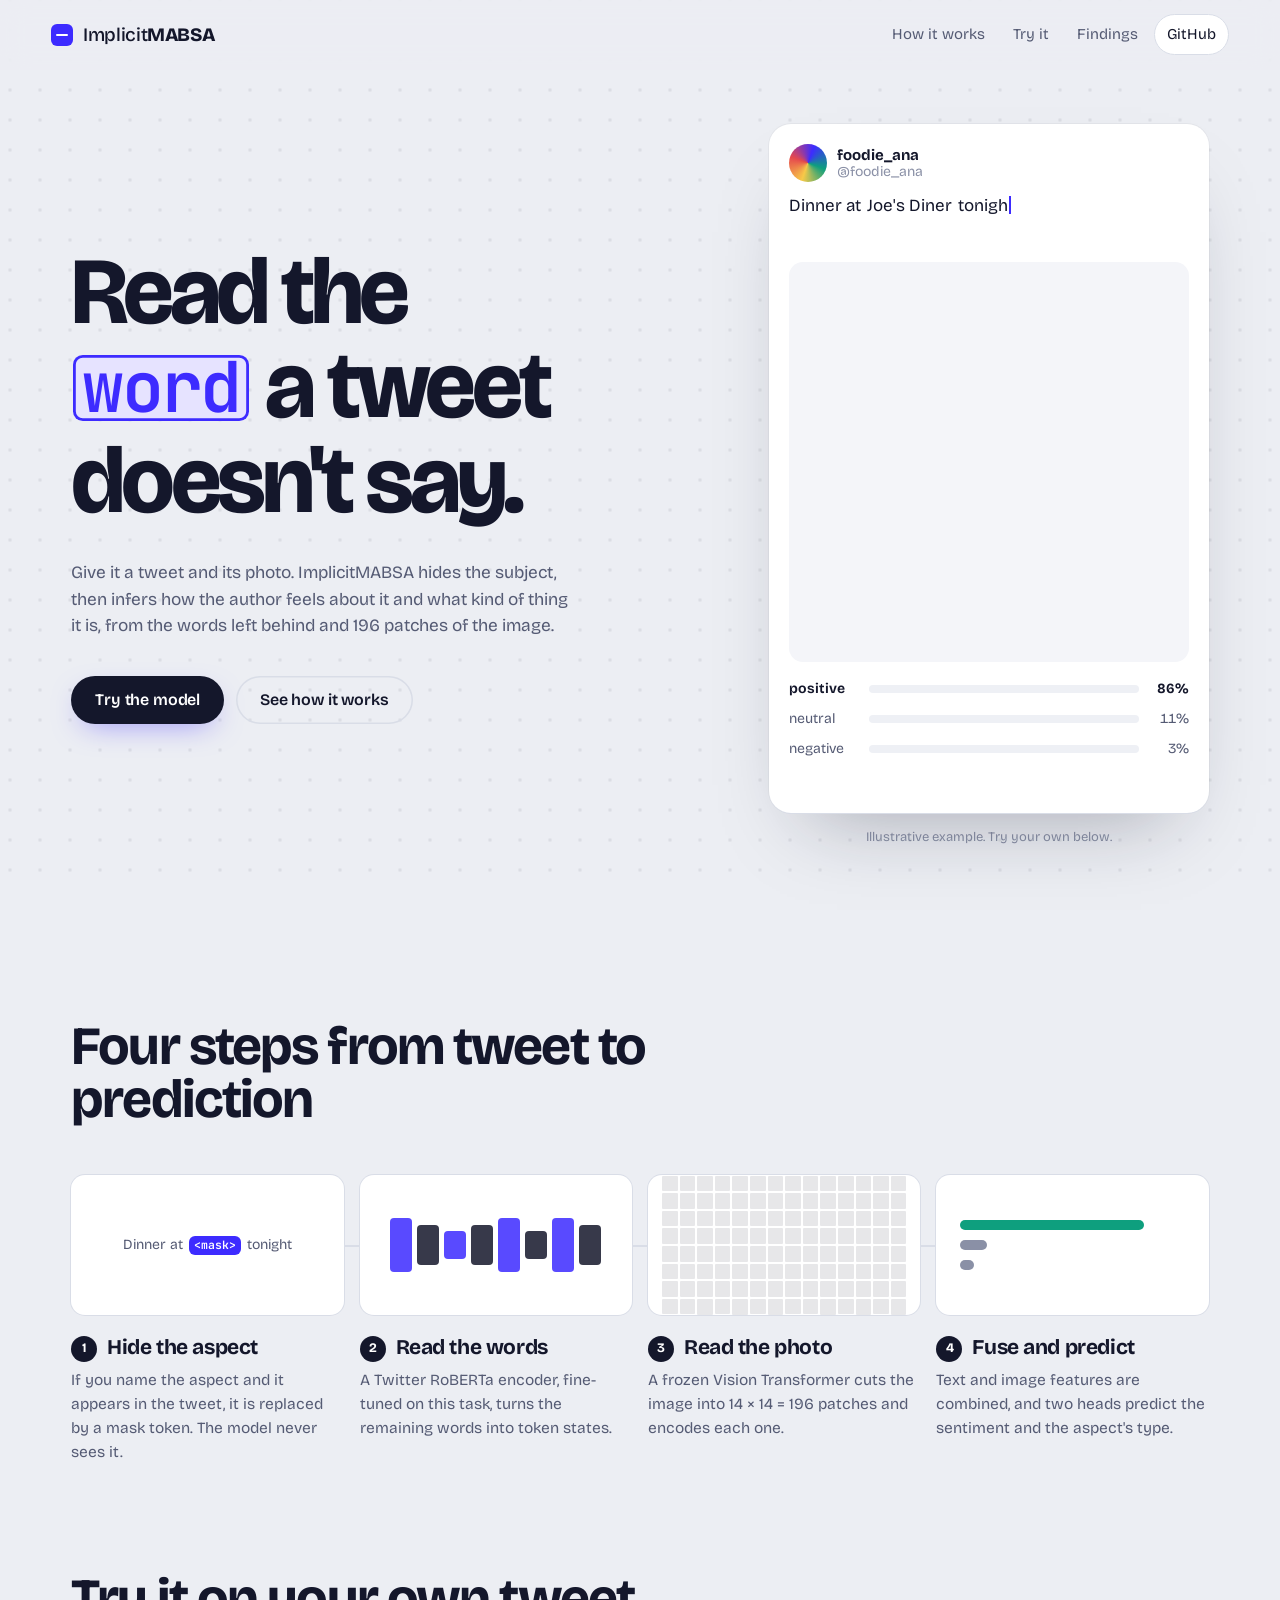
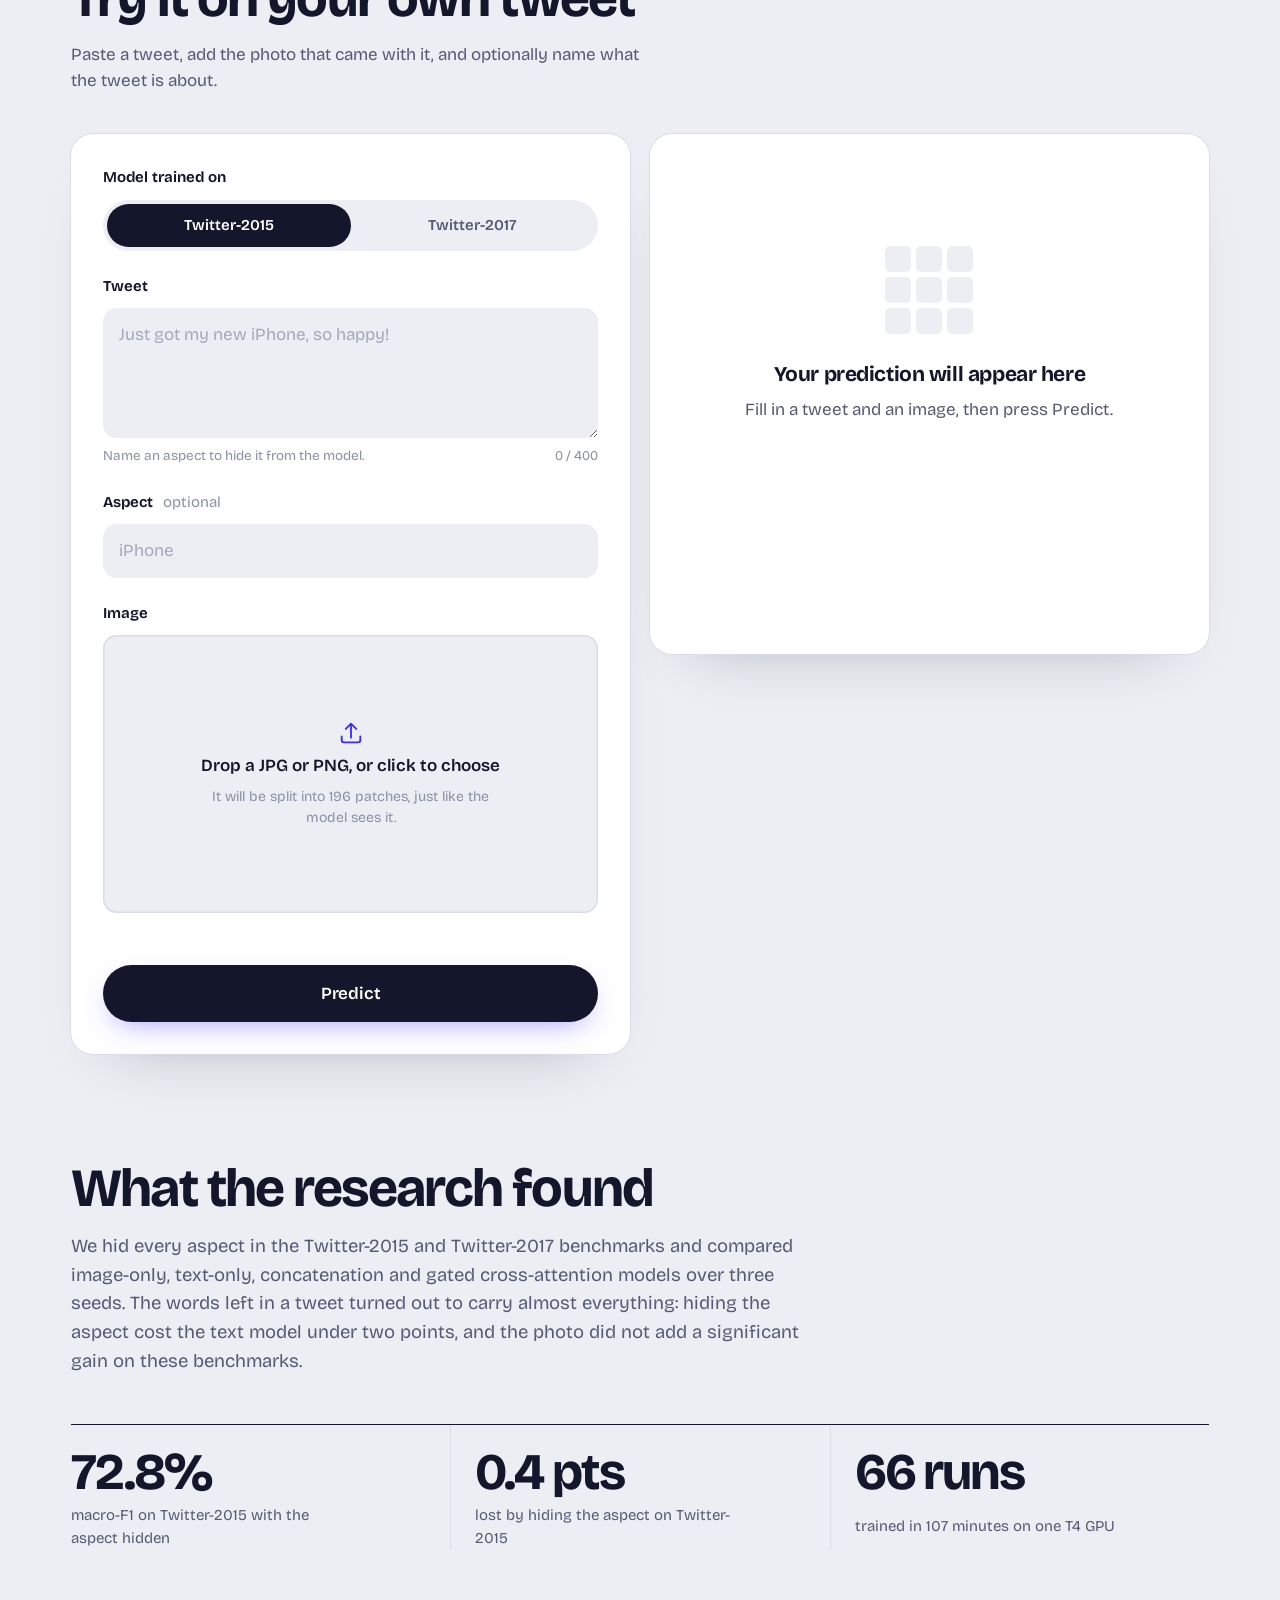
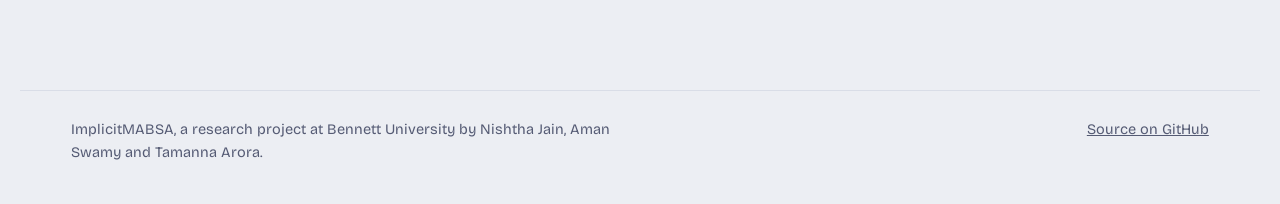
==== app/web/index.html @ 700611e2 "Add redesigned web UI in app/web Static frontend (index.html, style.css, script.js) for the model te" ====
<!doctype html>
<html lang="en">
<head>
  <meta charset="utf-8">
  <meta name="viewport" content="width=device-width, initial-scale=1">
  <title>ImplicitMABSA</title>
  <meta name="description" content="Multimodal implicit aspect-based sentiment analysis: hide the subject of a tweet and let a text + image model infer how the author feels about it.">
  <link rel="preconnect" href="https://fonts.googleapis.com">
  <link rel="preconnect" href="https://fonts.gstatic.com" crossorigin>
  <link href="https://fonts.googleapis.com/css2?family=Bricolage+Grotesque:opsz,wght@12..96,300..800&family=JetBrains+Mono:wght@400;600&display=swap" rel="stylesheet">
  <link rel="stylesheet" href="style.css">
  <script>document.documentElement.classList.add('js');</script>
  <link rel="icon" href="data:image/svg+xml,%3Csvg xmlns='http://www.w3.org/2000/svg' viewBox='0 0 16 16'%3E%3Crect width='16' height='16' rx='3' fill='%233D2BFF'/%3E%3Crect x='3' y='7' width='10' height='2' fill='white'/%3E%3C/svg%3E">
</head>
<body>
  <canvas id="field" aria-hidden="true"></canvas>

  <header class="bar">
    <a class="wordmark" href="#top" aria-label="ImplicitMABSA home">
      <span class="wordmark-mark" aria-hidden="true"></span><span>Implicit<b>MABSA</b></span>
    </a>
    <nav class="bar-nav" aria-label="Sections">
      <a href="#how">How it works</a>
      <a href="#lab">Try it</a>
      <a href="#findings">Findings</a>
      <a class="bar-gh" href="https://github.com/Nishtha027/ImplicitMABSA" target="_blank" rel="noopener">GitHub</a>
    </nav>
  </header>

  <main id="top">
    <!-- HERO: the whole idea, animated -->
    <section class="hero">
      <div class="hero-copy">
        <h1 class="hero-title">
          <span class="line">Read the</span>
          <span class="line"><span class="mask-word" id="heroMask" aria-label="word">word</span> a tweet</span>
          <span class="line">doesn't say.</span>
        </h1>
        <p class="hero-lede">
          Give it a tweet and its photo. ImplicitMABSA hides the subject, then infers how the author feels about it
          and what kind of thing it is, from the words left behind and 196 patches of the image.
        </p>
        <div class="hero-actions">
          <a class="btn btn-primary" href="#lab">Try the model</a>
          <a class="btn btn-quiet" href="#how">See how it works</a>
        </div>
      </div>

      <figure class="demo" aria-label="Animated example of a prediction">
        <div class="demo-card">
          <div class="demo-head">
            <span class="avatar" aria-hidden="true"></span>
            <div>
              <div class="demo-name">foodie_ana</div>
              <div class="demo-handle">@foodie_ana</div>
            </div>
          </div>
          <p class="demo-tweet" id="demoTweet" aria-live="off"></p>
          <div class="demo-photo">
            <div class="patches" id="demoPatches"></div>
            <div class="scan" aria-hidden="true"></div>
          </div>
          <div class="demo-out" id="demoOut">
            <div class="demo-row"><span>positive</span><i><b data-v="0.86"></b></i><em>86%</em></div>
            <div class="demo-row"><span>neutral</span><i><b data-v="0.11"></b></i><em>11%</em></div>
            <div class="demo-row"><span>negative</span><i><b data-v="0.03"></b></i><em>3%</em></div>
            <div class="demo-type">hidden aspect is an <strong>organisation</strong></div>
          </div>
        </div>
        <figcaption>Illustrative example. Try your own below.</figcaption>
      </figure>
    </section>

    <!-- HOW IT WORKS: a real sequence, so it is numbered -->
    <section class="how" id="how" aria-labelledby="howTitle">
      <h2 id="howTitle" class="section-title">Four steps from tweet to prediction</h2>
      <ol class="steps">
        <li class="step">
          <div class="step-visual v-mask" aria-hidden="true">
            <span>Dinner at</span><span class="tok-mask">&lt;mask&gt;</span><span>tonight</span>
          </div>
          <h3>Hide the aspect</h3>
          <p>If you name the aspect and it appears in the tweet, it is replaced by a mask token. The model never sees it.</p>
        </li>
        <li class="step">
          <div class="step-visual v-text" aria-hidden="true">
            <i></i><i></i><i></i><i></i><i></i><i></i><i></i><i></i>
          </div>
          <h3>Read the words</h3>
          <p>A Twitter RoBERTa encoder, fine-tuned on this task, turns the remaining words into token states.</p>
        </li>
        <li class="step">
          <div class="step-visual v-patch" aria-hidden="true"></div>
          <h3>Read the photo</h3>
          <p>A frozen Vision Transformer cuts the image into 14 × 14 = 196 patches and encodes each one.</p>
        </li>
        <li class="step">
          <div class="step-visual v-fuse" aria-hidden="true">
            <i style="--w:.82"></i><i style="--w:.12"></i><i style="--w:.06"></i>
          </div>
          <h3>Fuse and predict</h3>
          <p>Text and image features are combined, and two heads predict the sentiment and the aspect's type.</p>
        </li>
      </ol>
    </section>

    <!-- LAB: the real tool -->
    <section class="lab" id="lab" aria-labelledby="labTitle">
      <div class="lab-intro">
        <h2 id="labTitle" class="section-title">Try it on your own tweet</h2>
        <p>Paste a tweet, add the photo that came with it, and optionally name what the tweet is about.</p>
      </div>

      <div class="lab-grid">
        <form class="panel form" id="form" novalidate>
          <fieldset class="field">
            <legend class="field-label">Model trained on</legend>
            <div class="seg" role="radiogroup">
              <label><input type="radio" name="dataset" value="twitter2015" checked><span>Twitter-2015</span></label>
              <label><input type="radio" name="dataset" value="twitter2017"><span>Twitter-2017</span></label>
              <i class="seg-thumb" aria-hidden="true"></i>
            </div>
          </fieldset>

          <div class="field">
            <label class="field-label" for="tweet">Tweet</label>
            <div class="tweet-wrap">
              <div class="tweet-mirror" id="tweetMirror" aria-hidden="true"></div>
              <textarea id="tweet" name="tweet" rows="4" maxlength="400" required
                placeholder="Just got my new iPhone, so happy!"></textarea>
            </div>
            <div class="field-foot">
              <span id="maskHint" class="hint">Words matching the aspect will be highlighted here.</span>
              <span id="count" class="hint count">0 / 400</span>
            </div>
          </div>

          <div class="field">
            <label class="field-label" for="aspect">Aspect <span class="opt">optional</span></label>
            <input id="aspect" name="aspect" type="text" autocomplete="off" placeholder="iPhone">
          </div>

          <div class="field">
            <span class="field-label" id="imgLabel">Image</span>
            <label class="drop" id="drop" for="image" aria-labelledby="imgLabel">
              <input id="image" name="image" type="file" accept="image/png,image/jpeg" required>
              <div class="drop-empty" id="dropEmpty">
                <svg viewBox="0 0 24 24" width="28" height="28" aria-hidden="true"><path d="M12 16V4m0 0-4.5 4.5M12 4l4.5 4.5M4 15v3a2 2 0 0 0 2 2h12a2 2 0 0 0 2-2v-3" fill="none" stroke="currentColor" stroke-width="1.6" stroke-linecap="round" stroke-linejoin="round"/></svg>
                <span class="drop-main">Drop a JPG or PNG, or click to choose</span>
                <span class="drop-sub">It will be split into 196 patches, just like the model sees it.</span>
              </div>
              <div class="drop-full" id="dropFull" hidden>
                <div class="patches patches-live" id="livePatches"></div>
                <div class="scan" aria-hidden="true"></div>
              </div>
            </label>
            <div class="field-foot">
              <span class="hint" id="fileName"></span>
              <button type="button" class="link-btn" id="clearImg" hidden>Remove image</button>
            </div>
          </div>

          <button class="btn btn-primary btn-go" id="go" type="submit">
            <span class="go-label">Predict</span>
            <span class="go-spin" aria-hidden="true"></span>
          </button>
          <p class="form-error" id="formError" role="alert" hidden></p>
        </form>

        <section class="panel results" id="results" aria-live="polite" aria-labelledby="resTitle">
          <h3 id="resTitle" class="sr-only">Prediction</h3>

          <div class="state state-empty" id="stEmpty">
            <div class="empty-art" aria-hidden="true">
              <span></span><span></span><span></span><span></span><span></span><span></span><span></span><span></span><span></span>
            </div>
            <p class="empty-title">Your prediction will appear here</p>
            <p class="empty-sub">Fill in a tweet and an image, then press Predict.</p>
          </div>

          <div class="state state-loading" id="stLoading" hidden>
            <p class="loading-title">Reading the tweet and 196 image patches</p>
            <div class="loading-track"><i></i></div>
          </div>

          <div class="state state-error" id="stError" hidden>
            <p class="error-title">The prediction did not go through</p>
            <p class="error-msg" id="errMsg"></p>
            <button type="button" class="btn btn-quiet" id="retry">Try again</button>
          </div>

          <div class="state state-done" id="stDone" hidden>
            <div class="seen">
              <span class="res-label">What the model read</span>
              <p class="seen-text" id="seenText"></p>
              <p class="seen-note" id="seenNote"></p>
            </div>

            <div class="verdict">
              <div class="verdict-main">
                <span class="res-label">Sentiment toward the aspect</span>
                <p class="verdict-word" id="sentWord">positive</p>
                <p class="verdict-conf" id="sentConf"></p>
              </div>
              <div class="bars" id="sentBars"></div>
            </div>

            <div class="verdict">
              <div class="verdict-main">
                <span class="res-label">Type of the hidden aspect</span>
                <p class="verdict-word verdict-word-sm" id="typeWord">person</p>
                <p class="verdict-conf" id="typeConf"></p>
              </div>
              <div class="bars" id="typeBars"></div>
            </div>

            <dl class="models" id="modelsInfo"></dl>
          </div>
        </section>
      </div>
    </section>

    <!-- FINDINGS -->
    <section class="findings" id="findings" aria-labelledby="findTitle">
      <h2 id="findTitle" class="section-title">What the research found</h2>
      <p class="findings-lede">
        We hid every aspect in the Twitter-2015 and Twitter-2017 benchmarks and compared image-only, text-only,
        concatenation and gated cross-attention models over three seeds. The words left in a tweet turned out to carry
        almost everything: hiding the aspect cost the text model under two points, and the photo did not add a
        significant gain on these benchmarks.
      </p>
      <ul class="facts">
        <li><strong>72.8%</strong><span>macro-F1 on Twitter-2015 with the aspect hidden</span></li>
        <li><strong>0.4 pts</strong><span>lost by hiding the aspect on Twitter-2015</span></li>
        <li><strong>66 runs</strong><span>trained in 107 minutes on one T4 GPU</span></li>
      </ul>
    </section>
  </main>

  <footer class="foot">
    <p>ImplicitMABSA, a research project at Bennett University by Nishtha Jain, Aman Swamy and Tamanna Arora.</p>
    <a href="https://github.com/Nishtha027/ImplicitMABSA" target="_blank" rel="noopener">Source on GitHub</a>
  </footer>

  <script src="script.js"></script>
</body>
</html>
---- app/web/style.css ----
/* ImplicitMABSA — web UI
   Palette: fog paper, deep ink, one ultramarine "mask" colour, three sentiment colours. */
:root {
  --fog: #ECEEF3;
  --paper: #FFFFFF;
  --ink: #14172B;
  --ink-2: #555B74;
  --ink-3: #8A90A6;
  --line: #D9DDE7;
  --ultra: #3D2BFF;
  --ultra-soft: #E6E3FF;
  --pos: #0E9F7E;
  --neu: #8A90A6;
  --neg: #E5484D;

  --font: "Bricolage Grotesque", ui-sans-serif, system-ui, -apple-system, "Segoe UI", sans-serif;
  --mono: "JetBrains Mono", ui-monospace, "Cascadia Code", Consolas, monospace;

  --r-lg: 22px;
  --r-md: 14px;
  --r-sm: 8px;
  --ease: cubic-bezier(.2, .8, .2, 1);
  --spring: cubic-bezier(.34, 1.56, .64, 1);
  --gutter: clamp(16px, 4vw, 56px);
  --maxw: 1240px;
}

*, *::before, *::after { box-sizing: border-box; }
html { scroll-behavior: smooth; -webkit-text-size-adjust: 100%; }
body {
  margin: 0;
  font-family: var(--font);
  font-size: 17px;
  line-height: 1.55;
  color: var(--ink);
  background: var(--fog);
  -webkit-font-smoothing: antialiased;
  overflow-x: hidden;
}
::selection { background: var(--ultra); color: #fff; }
a { color: inherit; }
img { max-width: 100%; }
[hidden] { display: none !important; }
.sr-only { position: absolute; width: 1px; height: 1px; overflow: hidden; clip: rect(0 0 0 0); white-space: nowrap; }
:focus-visible { outline: 2px solid var(--ultra); outline-offset: 3px; border-radius: 6px; }

/* ambient attention field behind everything */
#field { position: fixed; inset: 0; width: 100%; height: 100%; z-index: 0; pointer-events: none; }
.bar, main, .foot { position: relative; z-index: 1; }

/* ---------- top bar ---------- */
.bar {
  position: sticky; top: 0; z-index: 10;
  display: flex; align-items: center; justify-content: space-between; gap: 16px;
  padding: 14px var(--gutter);
  background: color-mix(in srgb, var(--fog) 78%, transparent);
  backdrop-filter: saturate(1.4) blur(14px);
  -webkit-backdrop-filter: saturate(1.4) blur(14px);
  border-bottom: 1px solid transparent;
  transition: border-color .3s;
}
.bar.scrolled { border-bottom-color: var(--line); }
.wordmark { display: inline-flex; align-items: center; gap: 10px; text-decoration: none; font-size: 19px; letter-spacing: -.02em; font-weight: 500; }
.wordmark b { font-weight: 800; }
.wordmark-mark { width: 22px; height: 22px; border-radius: 6px; background: var(--ultra); position: relative; }
.wordmark-mark::after { content: ""; position: absolute; left: 5px; right: 5px; top: 10px; height: 2px; background: #fff; border-radius: 2px; }
.bar-nav { display: flex; gap: 4px; align-items: center; }
.bar-nav a { text-decoration: none; font-size: 15px; color: var(--ink-2); padding: 8px 12px; border-radius: 999px; transition: color .2s, background .2s; }
.bar-nav a:hover { color: var(--ink); background: rgba(20, 23, 43, .06); }
.bar-nav .bar-gh { color: var(--ink); border: 1px solid var(--line); background: var(--paper); }

/* ---------- buttons ---------- */
.btn {
  --bg: var(--paper);
  position: relative; display: inline-flex; align-items: center; justify-content: center; gap: 10px;
  font: 600 16px/1 var(--font); letter-spacing: -.01em;
  padding: 16px 24px; border-radius: 999px; border: 0; cursor: pointer; text-decoration: none;
  transition: transform .35s var(--spring), box-shadow .3s, background .2s, color .2s;
}
.btn-primary { background: var(--ink); color: #fff; box-shadow: 0 10px 30px -12px rgba(61, 43, 255, .55); isolation: isolate; overflow: hidden; }
.btn-primary::before {
  content: ""; position: absolute; inset: 0; z-index: -1; border-radius: inherit;
  background: var(--ultra); transform: scaleX(0); transform-origin: left; transition: transform .45s var(--ease);
}
.btn-primary:hover::before { transform: scaleX(1); }
.btn-primary:hover { transform: translateY(-2px); }
.btn-primary:active { transform: translateY(0) scale(.98); }
.btn-quiet { background: transparent; color: var(--ink); box-shadow: inset 0 0 0 1.5px var(--line); }
.btn-quiet:hover { box-shadow: inset 0 0 0 1.5px var(--ink); }

/* ---------- hero ---------- */
.hero {
  max-width: var(--maxw); margin: 0 auto;
  min-height: calc(100svh - 64px);
  padding: clamp(32px, 6vh, 72px) var(--gutter) 64px;
  display: grid; grid-template-columns: 1.15fr .85fr; gap: clamp(32px, 5vw, 80px); align-items: center;
}
.hero-title {
  margin: 0 0 28px;
  font-size: clamp(3rem, 7.4vw, 6.6rem);
  line-height: .94; letter-spacing: -.045em; font-weight: 750;
  font-variation-settings: "opsz" 96;
}
.hero-title .line { display: block; overflow: hidden; padding-bottom: .06em; }
.js .hero-title .line { opacity: 0; transform: translateY(40%); animation: rise .9s var(--ease) forwards; }
.js .hero-title .line:nth-child(2) { animation-delay: .1s; }
.js .hero-title .line:nth-child(3) { animation-delay: .2s; }
@keyframes rise { to { opacity: 1; transform: none; } }

.mask-word {
  display: inline-block; position: relative;
  min-width: 3.2ch; padding: 0 .14em; margin: 0 .02em;
  border-radius: .14em;
  color: var(--ultra);
  font-family: var(--mono); font-weight: 600; font-size: .74em; letter-spacing: -.04em;
  vertical-align: .08em;
  background: var(--ultra-soft);
  box-shadow: inset 0 0 0 .04em var(--ultra);
  transition: background .4s, color .4s;
}
.mask-word.is-masked { background: var(--ultra); color: #fff; }

.hero-lede { max-width: 46ch; font-size: clamp(17px, 1.35vw, 20px); color: var(--ink-2); margin: 0 0 36px; }
.js .hero-lede, .js .hero-actions { opacity: 0; animation: fade .9s var(--ease) .45s forwards; }
.js .hero-actions { animation-delay: .6s; }
@keyframes fade { from { opacity: 0; transform: translateY(12px); } to { opacity: 1; transform: none; } }
.hero-actions { display: flex; gap: 12px; flex-wrap: wrap; }

/* demo card */
.demo { margin: 0; justify-self: end; width: 100%; max-width: 440px; perspective: 1200px; }
.demo-card {
  background: var(--paper); border-radius: var(--r-lg); padding: 20px;
  box-shadow: 0 1px 0 var(--line), 0 40px 80px -40px rgba(20, 23, 43, .35), 0 0 0 1px rgba(20, 23, 43, .04);
  transform-style: preserve-3d; transition: transform .6s var(--ease);
  will-change: transform;
}
.js .demo { opacity: 0; animation: fade 1s var(--ease) .3s forwards; }
.demo figcaption { margin-top: 14px; font-size: 13px; color: var(--ink-3); text-align: center; }
.demo-head { display: flex; align-items: center; gap: 10px; margin-bottom: 12px; }
.avatar { width: 38px; height: 38px; border-radius: 50%; background: conic-gradient(from 200deg, #F7C948, #E5484D, #3D2BFF, #0E9F7E, #F7C948); }
.demo-name { font-weight: 700; font-size: 15px; line-height: 1.2; }
.demo-handle { color: var(--ink-3); font-size: 14px; line-height: 1.2; }
.demo-tweet { min-height: 3.2em; margin: 0 0 14px; font-size: 17px; line-height: 1.45; }
.demo-tweet .caret { display: inline-block; width: 2px; height: 1.05em; background: var(--ultra); vertical-align: -.15em; margin-left: 1px; animation: blink 1s steps(1) infinite; }
@keyframes blink { 50% { opacity: 0; } }
.aspect-span { position: relative; border-radius: 6px; padding: 0 2px; transition: color .25s; }
.aspect-span.is-target { background: var(--ultra-soft); box-shadow: inset 0 -2px 0 var(--ultra); }
.tok-mask, .mask-chip {
  display: inline-block; font-family: var(--mono); font-size: .82em; font-weight: 600;
  color: #fff; background: var(--ultra); padding: .05em .45em; border-radius: 6px; vertical-align: .05em;
}
.mask-chip { animation: pop .5s var(--spring); }
@keyframes pop { from { transform: scale(.4); opacity: 0; } to { transform: none; opacity: 1; } }

.demo-photo { position: relative; border-radius: var(--r-md); overflow: hidden; aspect-ratio: 1; background: #F4F5F9; }
.patches { position: absolute; inset: 0; display: grid; grid-template-columns: repeat(14, 1fr); grid-template-rows: repeat(14, 1fr); }
.patch {
  border-radius: 1px;
  transform: translate(var(--dx, 0), var(--dy, 0)) rotate(var(--rot, 0)) scale(var(--s, 1));
  opacity: var(--o, 1);
  transition: transform 1.1s var(--ease), opacity .8s var(--ease), filter .4s;
  transition-delay: var(--d, 0s);
}
.patches.scatter .patch { --dx: var(--sx); --dy: var(--sy); --rot: var(--sr); --s: .3; --o: 0; }
.patches.gridded { gap: 2px; }
.patches { transition: gap .6s var(--ease); }
.patch.hot { filter: brightness(1.18) saturate(1.2); box-shadow: inset 0 0 0 2px rgba(61, 43, 255, .9); }

.scan {
  position: absolute; left: 0; right: 0; top: 0; height: 30%;
  background: linear-gradient(to bottom, transparent, rgba(61, 43, 255, .25) 70%, rgba(61, 43, 255, .9) 98%, transparent);
  transform: translateY(-110%); opacity: 0; pointer-events: none; mix-blend-mode: multiply;
}
.scanning .scan { opacity: 1; animation: sweep 1.6s var(--ease) infinite; }
@keyframes sweep { to { transform: translateY(380%); } }

.demo-out { margin-top: 16px; display: grid; gap: 8px; }
.demo-row { display: grid; grid-template-columns: 70px 1fr 40px; align-items: center; gap: 10px; font-size: 14px; color: var(--ink-2); }
.demo-row i { height: 8px; border-radius: 99px; background: #EEF0F5; overflow: hidden; }
.demo-row b { display: block; height: 100%; width: 0; border-radius: inherit; background: var(--neu); transition: width 1s var(--ease); }
.demo-row:first-child b { background: var(--pos); }
.demo-row:first-child span, .demo-row:first-child em { color: var(--ink); font-weight: 650; }
.demo-row em { font-style: normal; text-align: right; font-variant-numeric: tabular-nums; }
.demo-type { margin-top: 4px; font-size: 14px; color: var(--ink-2); opacity: 0; transform: translateY(6px); transition: .6s var(--ease); }
.demo-type strong { color: var(--ultra); }
.demo-out.show .demo-type { opacity: 1; transform: none; }

/* ---------- sections ---------- */
.section-title {
  margin: 0 0 16px; font-size: clamp(2rem, 4.2vw, 3.4rem); line-height: 1; letter-spacing: -.035em; font-weight: 720;
  max-width: 18ch;
}
.how, .lab, .findings { max-width: var(--maxw); margin: 0 auto; padding: clamp(72px, 12vh, 140px) var(--gutter) 0; }

/* how it works */
.steps { list-style: none; counter-reset: step; margin: 48px 0 0; padding: 0; display: grid; grid-template-columns: repeat(4, 1fr); gap: 16px; position: relative; }
.steps::before {
  content: ""; position: absolute; left: 0; right: 0; top: 70px; height: 1.5px;
  background: var(--line);
}
.step { counter-increment: step; position: relative; padding-top: 0; }
.step h3 { margin: 20px 0 6px; font-size: 21px; letter-spacing: -.02em; line-height: 1.2; }
.step h3::before { content: counter(step); display: inline-grid; place-items: center; width: 26px; height: 26px; margin-right: 10px; border-radius: 50%; background: var(--ink); color: #fff; font-size: 13px; font-weight: 700; vertical-align: 2px; }
.step p { margin: 0; color: var(--ink-2); font-size: 15.5px; max-width: 32ch; }
.step-visual {
  position: relative; z-index: 1; height: 140px; border-radius: var(--r-md); background: var(--paper);
  box-shadow: 0 0 0 1px var(--line); display: flex; align-items: center; justify-content: center; gap: 6px; flex-wrap: wrap;
  padding: 16px; overflow: hidden; font-size: 14px;
}
.v-mask span:not(.tok-mask) { color: var(--ink-2); }
.v-mask .tok-mask { animation: breathe 2.4s ease-in-out infinite; }
@keyframes breathe { 50% { box-shadow: 0 0 0 6px rgba(61, 43, 255, .15); } }
.v-text { gap: 5px; }
.v-text i { width: 22px; border-radius: 4px; background: var(--ink); opacity: .85; height: var(--h, 40px); animation: bars 1.8s ease-in-out infinite alternate; }
.v-text i:nth-child(odd) { --h: 54px; background: var(--ultra); }
.v-text i:nth-child(3n) { --h: 28px; }
.v-text i:nth-child(2) { animation-delay: .1s } .v-text i:nth-child(3) { animation-delay: .2s } .v-text i:nth-child(4) { animation-delay: .3s }
.v-text i:nth-child(5) { animation-delay: .4s } .v-text i:nth-child(6) { animation-delay: .5s } .v-text i:nth-child(7) { animation-delay: .6s } .v-text i:nth-child(8) { animation-delay: .7s }
@keyframes bars { to { transform: scaleY(.45); } }
.v-patch { display: grid; grid-template-columns: repeat(14, 1fr); gap: 2px; padding: 14px; align-content: center; }
.v-patch i { aspect-ratio: 1; border-radius: 1px; background: var(--ink); opacity: .1; animation: ping 2.8s ease-in-out infinite; animation-delay: var(--d); }
@keyframes ping { 0%, 100% { opacity: .08; } 50% { opacity: .9; background: var(--ultra); } }
.v-fuse { flex-direction: column; align-items: stretch; gap: 10px; padding: 24px; }
.v-fuse i { height: 10px; border-radius: 99px; background: var(--neu); width: calc(var(--w) * 100%); transform-origin: left; animation: grow 2.6s var(--ease) infinite; }
.v-fuse i:first-child { background: var(--pos); }
@keyframes grow { 0% { transform: scaleX(0); } 45%, 100% { transform: scaleX(1); } }

/* ---------- lab ---------- */
.lab-intro p { color: var(--ink-2); max-width: 52ch; margin: 0; }
.lab-grid { margin-top: 40px; display: grid; grid-template-columns: minmax(0, 1fr) minmax(0, 1fr); gap: 20px; align-items: start; }
.panel { background: var(--paper); border-radius: var(--r-lg); box-shadow: 0 0 0 1px var(--line), 0 30px 60px -45px rgba(20, 23, 43, .35); }
.form { padding: clamp(20px, 3vw, 32px); display: grid; gap: 24px; }
.field { border: 0; margin: 0; padding: 0; min-width: 0; }
.field-label { display: block; font-weight: 650; font-size: 15px; margin-bottom: 10px; padding: 0; }
.opt { font-weight: 400; color: var(--ink-3); margin-left: 6px; }
.field-foot { display: flex; justify-content: space-between; gap: 12px; margin-top: 8px; min-height: 20px; }
.hint { font-size: 13.5px; color: var(--ink-3); }
.hint.on { color: var(--ultra); }
.count { font-variant-numeric: tabular-nums; flex: none; }

/* segmented dataset switch */
.seg { position: relative; display: grid; grid-template-columns: 1fr 1fr; padding: 4px; border-radius: 999px; background: var(--fog); }
.seg label { position: relative; z-index: 1; cursor: pointer; }
.seg input { position: absolute; opacity: 0; inset: 0; cursor: pointer; }
.seg span { display: block; text-align: center; padding: 10px 12px; border-radius: 999px; font-weight: 600; font-size: 15px; color: var(--ink-2); transition: color .3s; }
.seg input:checked + span { color: #fff; }
.seg input:focus-visible + span { outline: 2px solid var(--ultra); outline-offset: 2px; }
.seg-thumb { position: absolute; top: 4px; bottom: 4px; left: 4px; width: calc(50% - 4px); border-radius: 999px; background: var(--ink); transition: transform .45s var(--spring); }
.seg:has(input[value="twitter2017"]:checked) .seg-thumb { transform: translateX(100%); }

/* inputs */
textarea, input[type="text"] {
  width: 100%; font: 400 17px/1.5 var(--font); color: var(--ink);
  border: 0; border-radius: var(--r-md); padding: 14px 16px;
  background: var(--fog); box-shadow: inset 0 0 0 1.5px transparent;
  transition: box-shadow .2s, background .2s;
}
textarea::placeholder, input::placeholder { color: #A3A8BB; }
textarea:focus, input[type="text"]:focus { outline: none; background: var(--paper); box-shadow: inset 0 0 0 1.5px var(--ultra), 0 0 0 4px rgba(61, 43, 255, .12); }
.tweet-wrap { position: relative; }
.tweet-wrap textarea { position: relative; z-index: 1; background: transparent; resize: vertical; min-height: 120px; display: block; }
.tweet-mirror {
  position: absolute; inset: 0; z-index: 0; border-radius: var(--r-md); background: var(--fog);
  padding: 14px 16px; font: 400 17px/1.5 var(--font); color: transparent; white-space: pre-wrap; overflow-wrap: break-word; overflow: hidden;
  transition: background .2s;
}
.tweet-wrap:focus-within .tweet-mirror { background: var(--paper); }
.tweet-mirror mark { color: transparent; background: var(--ultra-soft); border-radius: 4px; box-shadow: 0 2px 0 var(--ultra); }
.invalid textarea, .invalid .drop { box-shadow: inset 0 0 0 1.5px var(--neg) !important; }

/* drop zone */
.drop {
  position: relative; display: block; cursor: pointer; border-radius: var(--r-md); overflow: hidden;
  aspect-ratio: 16 / 9; background: var(--fog); box-shadow: inset 0 0 0 1.5px var(--line);
  transition: box-shadow .2s, background .2s;
}
.drop input { position: absolute; width: 1px; height: 1px; opacity: 0; }
.drop:hover, .drop.over { box-shadow: inset 0 0 0 1.5px var(--ultra); background: var(--ultra-soft); }
.drop:focus-within { box-shadow: inset 0 0 0 1.5px var(--ultra), 0 0 0 4px rgba(61, 43, 255, .12); }
.drop-empty { position: absolute; inset: 0; display: grid; place-content: center; justify-items: center; gap: 6px; text-align: center; padding: 20px; color: var(--ink-2); }
.drop-empty svg { color: var(--ultra); transition: transform .4s var(--spring); }
.drop:hover .drop-empty svg { transform: translateY(-4px); }
.drop-main { font-weight: 600; color: var(--ink); }
.drop-sub { font-size: 14px; color: var(--ink-3); max-width: 34ch; }
.drop.has-img { aspect-ratio: 1; max-width: 340px; margin: 0 auto; }
.drop-full { position: absolute; inset: 0; }
.patches-live .patch { background-repeat: no-repeat; }

.link-btn { background: none; border: 0; padding: 0; font: 500 14px var(--font); color: var(--ultra); cursor: pointer; text-decoration: underline; text-underline-offset: 3px; }

.btn-go { width: 100%; padding: 20px; font-size: 17px; }
.go-spin { display: none; width: 18px; height: 18px; border-radius: 50%; border: 2px solid rgba(255,255,255,.35); border-top-color: #fff; animation: spin .7s linear infinite; position: relative; z-index: 1; }
.btn-go.busy .go-spin { display: inline-block; }
.btn-go.busy { pointer-events: none; }
@keyframes spin { to { transform: rotate(360deg); } }
.form-error { margin: -8px 0 0; color: var(--neg); font-size: 14.5px; }

/* results */
.results { padding: clamp(20px, 3vw, 32px); min-height: 520px; position: sticky; top: 84px; overflow: hidden; }
.state { animation: fade .5s var(--ease); }
.state[hidden] { display: none; }
.state-empty { display: grid; justify-items: center; text-align: center; padding-top: 80px; }
.empty-art { display: grid; grid-template-columns: repeat(3, 26px); gap: 5px; margin-bottom: 24px; }
.empty-art span { aspect-ratio: 1; border-radius: 5px; background: var(--fog); animation: ping 3s ease-in-out infinite; }
.empty-art span:nth-child(2) { animation-delay: .2s } .empty-art span:nth-child(3) { animation-delay: .4s }
.empty-art span:nth-child(4) { animation-delay: .6s } .empty-art span:nth-child(5) { animation-delay: .8s; }
.empty-art span:nth-child(6) { animation-delay: 1s } .empty-art span:nth-child(7) { animation-delay: 1.2s }
.empty-art span:nth-child(8) { animation-delay: 1.4s } .empty-art span:nth-child(9) { animation-delay: 1.6s }
.empty-title { font-size: 21px; font-weight: 700; letter-spacing: -.02em; margin: 0 0 6px; }
.empty-sub { color: var(--ink-2); margin: 0; }

.state-loading { padding-top: 120px; text-align: center; }
.loading-title { font-weight: 650; font-size: 19px; margin: 0 0 20px; }
.loading-track { height: 6px; border-radius: 99px; background: var(--fog); overflow: hidden; max-width: 320px; margin: 0 auto; }
.loading-track i { display: block; height: 100%; width: 40%; border-radius: inherit; background: var(--ultra); animation: track 1.1s var(--ease) infinite; }
@keyframes track { from { transform: translateX(-100%); } to { transform: translateX(260%); } }

.state-error { padding-top: 80px; }
.error-title { font-size: 21px; font-weight: 700; margin: 0 0 8px; color: var(--neg); letter-spacing: -.02em; }
.error-msg { margin: 0 0 24px; color: var(--ink-2); font-family: var(--mono); font-size: 14px; background: #FDF0F0; border-radius: var(--r-sm); padding: 12px 14px; overflow-wrap: anywhere; }

.state-done { display: grid; gap: 28px; }
.res-label { display: block; font-size: 14px; color: var(--ink-3); margin-bottom: 8px; }
.seen-text { margin: 0; font-size: 18px; line-height: 1.5; padding: 16px 18px; border-radius: var(--r-md); background: var(--fog); overflow-wrap: anywhere; }
.seen-note { margin: 8px 0 0; font-size: 14px; color: var(--ink-2); }

.verdict { display: grid; grid-template-columns: minmax(0, .9fr) minmax(0, 1.1fr); gap: 20px; align-items: end; padding-top: 24px; border-top: 1px solid var(--line); }
.verdict-word { margin: 0; font-size: clamp(2.4rem, 4.4vw, 3.6rem); font-weight: 760; letter-spacing: -.045em; line-height: .95; color: var(--c, var(--ink)); }
.verdict-word-sm { font-size: clamp(2rem, 3.6vw, 2.9rem); }
.verdict-conf { margin: 8px 0 0; color: var(--ink-2); font-size: 14.5px; font-variant-numeric: tabular-nums; }
.bars { display: grid; gap: 10px; }
.bar-row { display: grid; grid-template-columns: 92px 1fr 46px; gap: 10px; align-items: center; font-size: 14.5px; color: var(--ink-2); }
.bar-row.top { color: var(--ink); font-weight: 650; }
.bar-track { height: 10px; border-radius: 99px; background: var(--fog); overflow: hidden; }
.bar-fill { height: 100%; width: 0; border-radius: inherit; background: var(--c, var(--ink-3)); transition: width 1.1s var(--ease); transition-delay: var(--d, 0s); }
.bar-row:not(.top) .bar-fill { opacity: .45; }
.bar-pct { text-align: right; font-variant-numeric: tabular-nums; }

.models { display: grid; grid-template-columns: 1fr 1fr; gap: 12px; margin: 0; padding-top: 24px; border-top: 1px solid var(--line); }
.model { background: var(--fog); border-radius: var(--r-md); padding: 14px 16px; }
.model dt { font-size: 14px; color: var(--ink-3); margin-bottom: 6px; }
.model dd { margin: 0; display: flex; gap: 18px; flex-wrap: wrap; }
.model dd span { display: grid; font-size: 13px; color: var(--ink-2); }
.model dd strong { font-size: 20px; color: var(--ink); letter-spacing: -.02em; font-variant-numeric: tabular-nums; }
.model .model-name { font-family: var(--mono); font-size: 13px; color: var(--ultra); }

/* ---------- findings ---------- */
.findings { padding-bottom: 40px; }
.findings-lede { max-width: 62ch; color: var(--ink-2); font-size: 18.5px; margin: 0; }
.facts { list-style: none; padding: 0; margin: 48px 0 0; display: grid; grid-template-columns: repeat(3, 1fr); border-top: 1.5px solid var(--ink); }
.facts li { padding: 22px 24px 0 0; display: grid; gap: 6px; }
.facts li + li { padding-left: 24px; border-left: 1px solid var(--line); }
.facts strong { font-size: clamp(2.2rem, 4vw, 3.2rem); letter-spacing: -.04em; line-height: 1; font-weight: 720; }
.facts span { color: var(--ink-2); font-size: 15px; max-width: 28ch; }

.foot {
  max-width: var(--maxw); margin: 100px auto 0; padding: 28px var(--gutter) 40px;
  display: flex; justify-content: space-between; gap: 16px; flex-wrap: wrap; font-size: 14.5px; color: var(--ink-2);
  border-top: 1px solid var(--line);
}
.foot p { margin: 0; max-width: 60ch; }

/* ---------- responsive ---------- */
@media (max-width: 980px) {
  .hero { grid-template-columns: 1fr; min-height: 0; padding-top: 40px; }
  .demo { justify-self: center; }
  .steps { grid-template-columns: 1fr 1fr; row-gap: 40px; }
  .steps::before { display: none; }
  .lab-grid { grid-template-columns: 1fr; }
  .results { position: relative; top: 0; min-height: 0; }
}
@media (max-width: 620px) {
  body { font-size: 16px; }
  .bar-nav a:not(.bar-gh) { display: none; }
  .steps { grid-template-columns: 1fr; }
  .verdict { grid-template-columns: 1fr; }
  .models { grid-template-columns: 1fr; }
  .facts { grid-template-columns: 1fr; }
  .facts li + li { padding-left: 0; border-left: 0; border-top: 1px solid var(--line); margin-top: 22px; }
  .state-empty { padding: 40px 0; }
  .state-loading, .state-error { padding: 40px 0; }
}

@media (prefers-reduced-motion: reduce) {
  *, *::before, *::after { animation-duration: .001ms !important; animation-iteration-count: 1 !important; transition-duration: .001ms !important; transition-delay: 0s !important; }
  html { scroll-behavior: auto; }
  #field { display: none; }
}
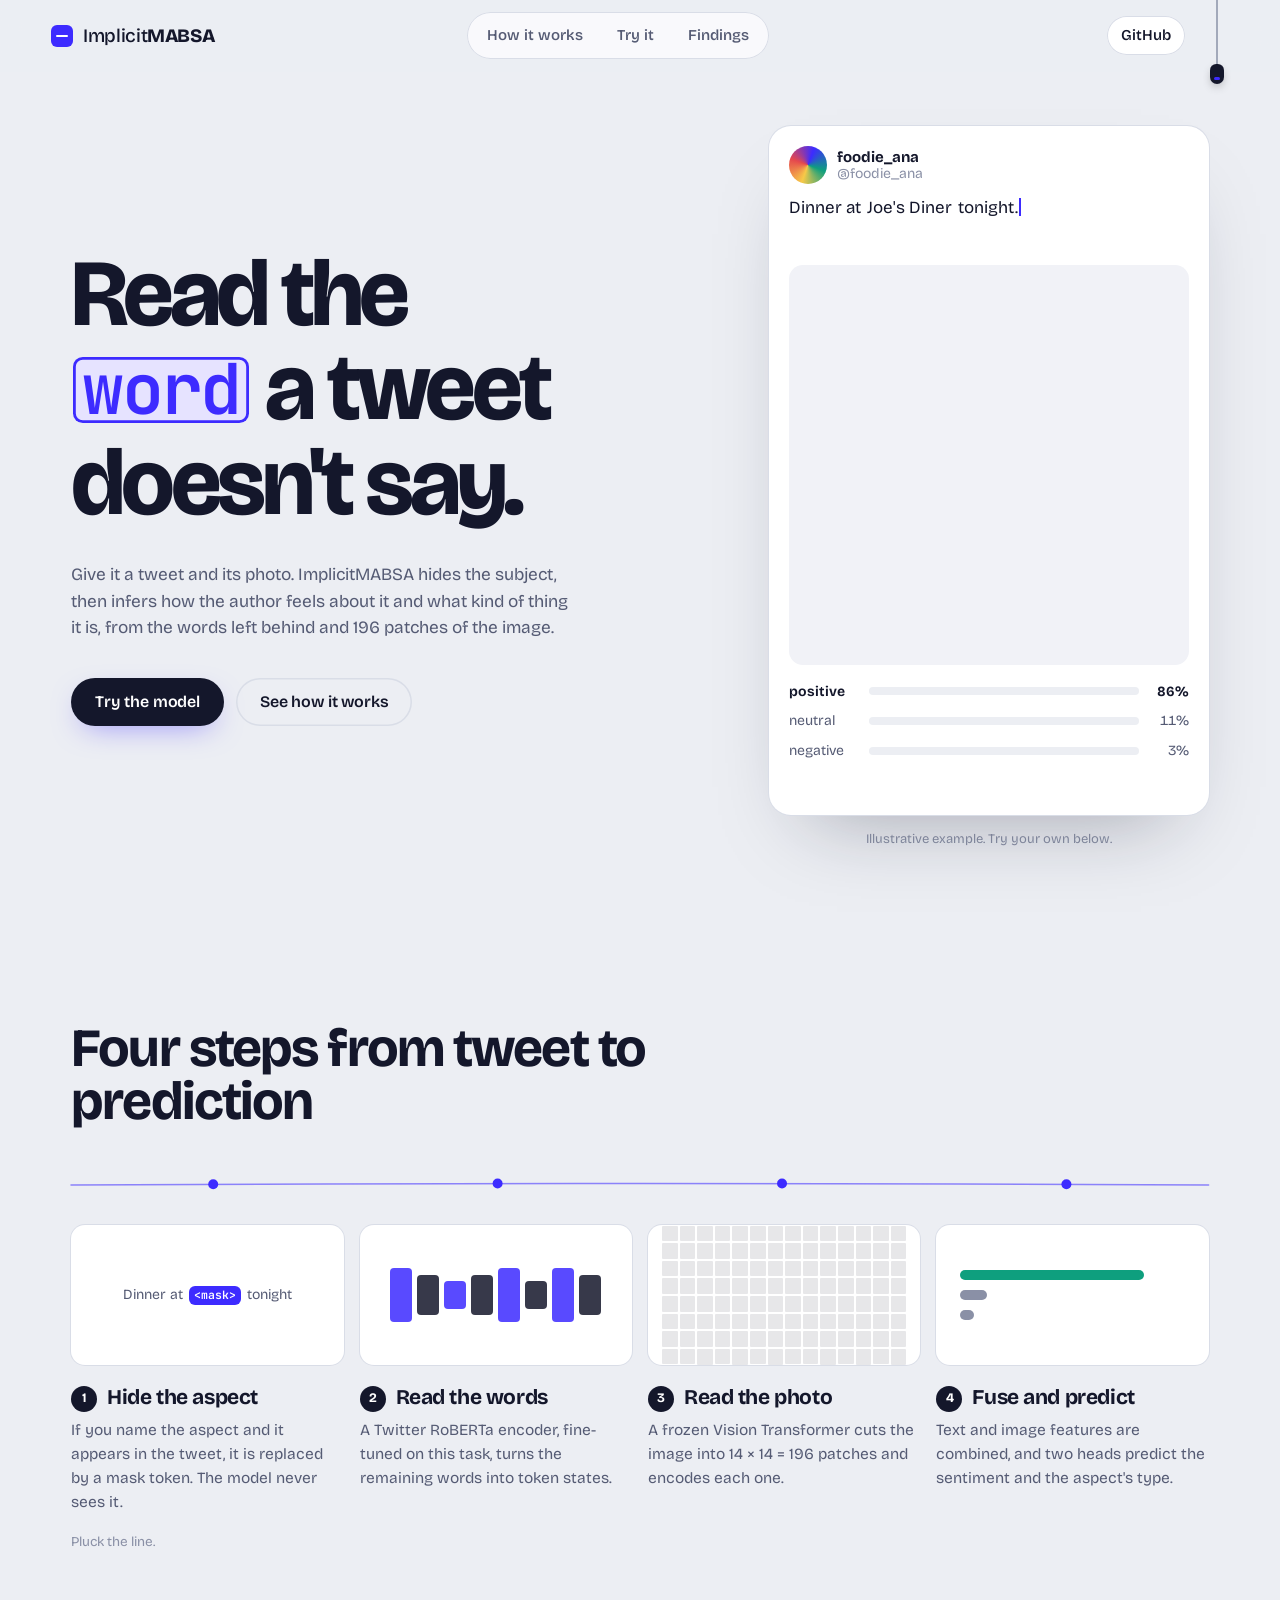
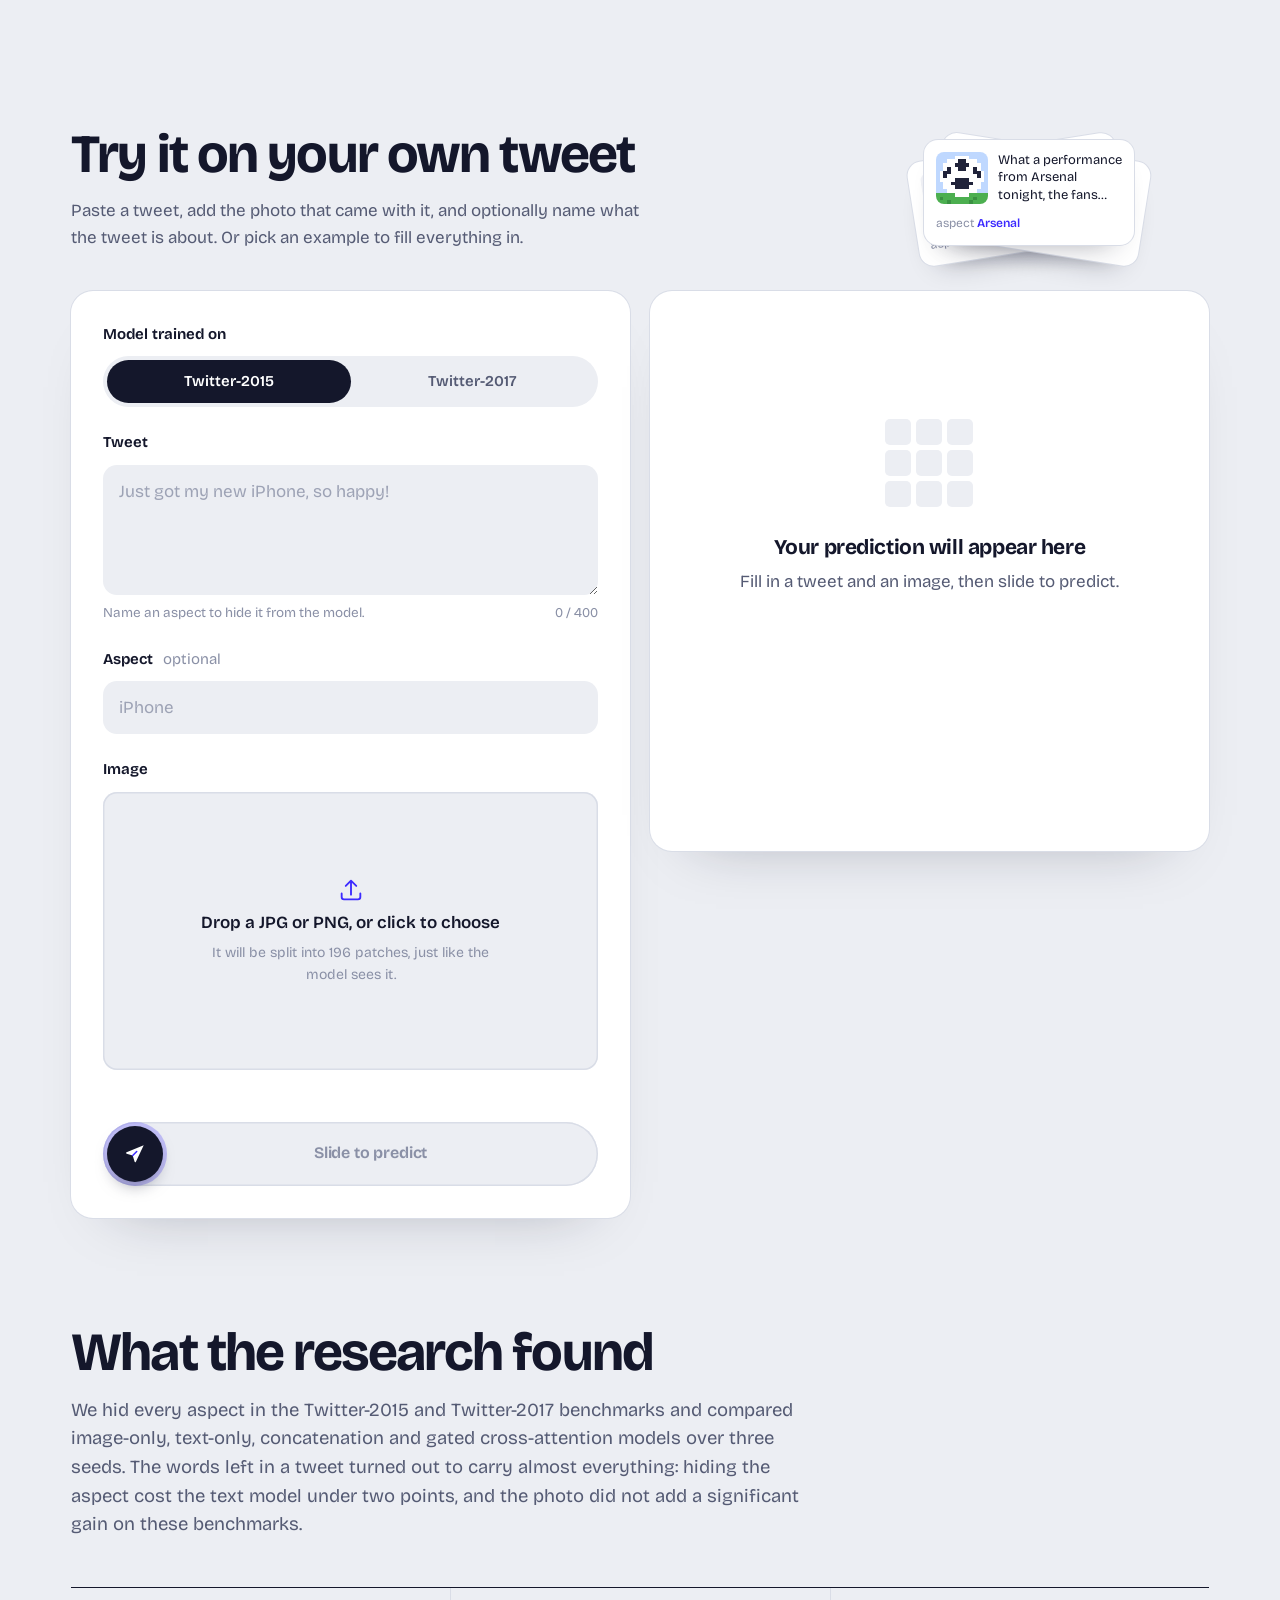
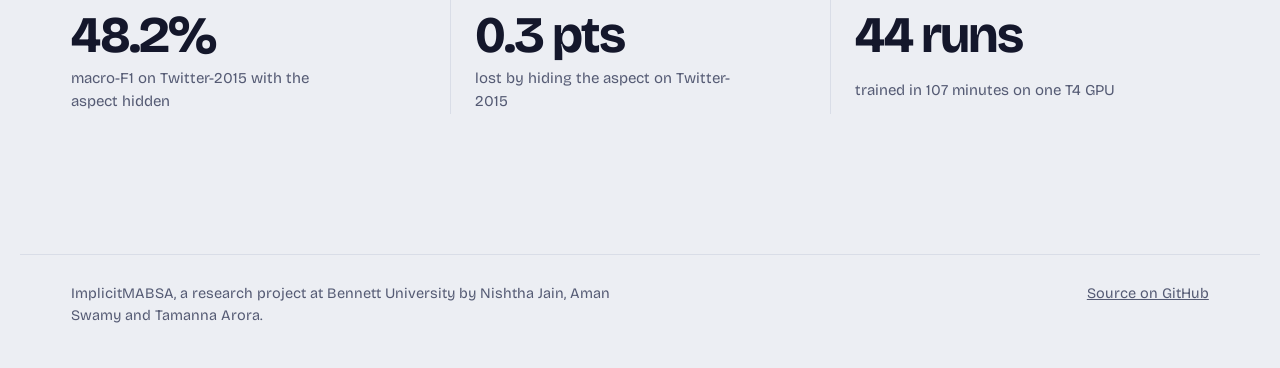
==== commit a1d61975: "Add micro-interactions to the web UI Gooey tab bar with scroll spy, pull-cord dark mode with eclipse" ====
--- a/app/web/index.html
+++ b/app/web/index.html
@@ -9,31 +9,63 @@
   <link rel="preconnect" href="https://fonts.gstatic.com" crossorigin>
   <link href="https://fonts.googleapis.com/css2?family=Bricolage+Grotesque:opsz,wght@12..96,300..800&family=JetBrains+Mono:wght@400;600&display=swap" rel="stylesheet">
   <link rel="stylesheet" href="style.css">
-  <script>document.documentElement.classList.add('js');</script>
+  <script>
+    document.documentElement.classList.add('js');
+    try { var t = localStorage.getItem('imabsa-theme'); if (t) document.documentElement.dataset.theme = t; } catch (e) {}
+  </script>
   <link rel="icon" href="data:image/svg+xml,%3Csvg xmlns='http://www.w3.org/2000/svg' viewBox='0 0 16 16'%3E%3Crect width='16' height='16' rx='3' fill='%233D2BFF'/%3E%3Crect x='3' y='7' width='10' height='2' fill='white'/%3E%3C/svg%3E">
 </head>
 <body>
-  <canvas id="field" aria-hidden="true"></canvas>
+  <!-- goo filter used by the nav pill (merging drops) -->
+  <svg width="0" height="0" style="position:absolute" aria-hidden="true">
+    <filter id="goo">
+      <feGaussianBlur in="SourceGraphic" stdDeviation="6" result="b"/>
+      <feColorMatrix in="b" mode="matrix" values="1 0 0 0 0  0 1 0 0 0  0 0 1 0 0  0 0 0 20 -9" result="g"/>
+      <feComposite in="SourceGraphic" in2="g" operator="atop"/>
+    </filter>
+  </svg>
 
   <header class="bar">
     <a class="wordmark" href="#top" aria-label="ImplicitMABSA home">
       <span class="wordmark-mark" aria-hidden="true"></span><span>Implicit<b>MABSA</b></span>
     </a>
-    <nav class="bar-nav" aria-label="Sections">
-      <a href="#how">How it works</a>
-      <a href="#lab">Try it</a>
-      <a href="#findings">Findings</a>
+
+    <nav class="bar-nav" id="nav" aria-label="Sections">
+      <div class="goo" aria-hidden="true"><i class="blob blob-a"></i><i class="blob blob-b"></i></div>
+      <a href="#how" data-spy="how">How it works</a>
+      <a href="#lab" data-spy="lab">Try it</a>
+      <a href="#findings" data-spy="findings">Findings</a>
+    </nav>
+
+    <div class="bar-end">
       <a class="bar-gh" href="https://github.com/Nishtha027/ImplicitMABSA" target="_blank" rel="noopener">GitHub</a>
-    </nav>
+      <button class="menu-btn" id="menuBtn" type="button" aria-label="Open menu" aria-expanded="false" aria-controls="mobileMenu">
+        <i></i><i></i><i></i>
+      </button>
+    </div>
+
+    <!-- pull cord lamp: pull it (or click) to switch light / dark -->
+    <button class="cord" id="cord" type="button" aria-label="Switch to dark theme">
+      <svg class="cord-line" width="40" height="120" viewBox="0 0 40 120" aria-hidden="true"><path id="cordPath" d="M20 0 L20 70" /></svg>
+      <span class="cord-knob" id="cordKnob" aria-hidden="true"></span>
+    </button>
   </header>
 
+  <div class="mobile-menu" id="mobileMenu" hidden>
+    <a href="#how">How it works</a>
+    <a href="#lab">Try it</a>
+    <a href="#findings">Findings</a>
+    <a href="https://github.com/Nishtha027/ImplicitMABSA" target="_blank" rel="noopener">GitHub</a>
+    <button type="button" class="mm-theme" id="mmTheme">Switch theme</button>
+  </div>
+
   <main id="top">
-    <!-- HERO: the whole idea, animated -->
+    <!-- HERO -->
     <section class="hero">
       <div class="hero-copy">
         <h1 class="hero-title">
           <span class="line">Read the</span>
-          <span class="line"><span class="mask-word" id="heroMask" aria-label="word">word</span> a tweet</span>
+          <span class="line"><span class="mask-word" id="heroMask">word</span> a tweet</span>
           <span class="line">doesn't say.</span>
         </h1>
         <p class="hero-lede">
@@ -41,8 +73,8 @@
           and what kind of thing it is, from the words left behind and 196 patches of the image.
         </p>
         <div class="hero-actions">
-          <a class="btn btn-primary" href="#lab">Try the model</a>
-          <a class="btn btn-quiet" href="#how">See how it works</a>
+          <a class="btn btn-primary" href="#lab" data-magnetic><span>Try the model</span></a>
+          <a class="btn btn-quiet" href="#how" data-magnetic><span>See how it works</span></a>
         </div>
       </div>
 
@@ -55,7 +87,7 @@
               <div class="demo-handle">@foodie_ana</div>
             </div>
           </div>
-          <p class="demo-tweet" id="demoTweet" aria-live="off"></p>
+          <p class="demo-tweet" id="demoTweet"></p>
           <div class="demo-photo">
             <div class="patches" id="demoPatches"></div>
             <div class="scan" aria-hidden="true"></div>
@@ -71,54 +103,63 @@
       </figure>
     </section>
 
-    <!-- HOW IT WORKS: a real sequence, so it is numbered -->
+    <!-- HOW IT WORKS -->
     <section class="how" id="how" aria-labelledby="howTitle">
       <h2 id="howTitle" class="section-title">Four steps from tweet to prediction</h2>
-      <ol class="steps">
-        <li class="step">
-          <div class="step-visual v-mask" aria-hidden="true">
-            <span>Dinner at</span><span class="tok-mask">&lt;mask&gt;</span><span>tonight</span>
-          </div>
-          <h3>Hide the aspect</h3>
-          <p>If you name the aspect and it appears in the tweet, it is replaced by a mask token. The model never sees it.</p>
-        </li>
-        <li class="step">
-          <div class="step-visual v-text" aria-hidden="true">
-            <i></i><i></i><i></i><i></i><i></i><i></i><i></i><i></i>
-          </div>
-          <h3>Read the words</h3>
-          <p>A Twitter RoBERTa encoder, fine-tuned on this task, turns the remaining words into token states.</p>
-        </li>
-        <li class="step">
-          <div class="step-visual v-patch" aria-hidden="true"></div>
-          <h3>Read the photo</h3>
-          <p>A frozen Vision Transformer cuts the image into 14 × 14 = 196 patches and encodes each one.</p>
-        </li>
-        <li class="step">
-          <div class="step-visual v-fuse" aria-hidden="true">
-            <i style="--w:.82"></i><i style="--w:.12"></i><i style="--w:.06"></i>
-          </div>
-          <h3>Fuse and predict</h3>
-          <p>Text and image features are combined, and two heads predict the sentiment and the aspect's type.</p>
-        </li>
-      </ol>
+      <div class="steps-wrap">
+        <svg class="string" id="string" aria-hidden="true" preserveAspectRatio="none"><path id="stringPath" /></svg>
+        <ol class="steps">
+          <li class="step">
+            <div class="step-visual v-mask" aria-hidden="true">
+              <span>Dinner at</span><span class="tok-mask">&lt;mask&gt;</span><span>tonight</span>
+            </div>
+            <h3>Hide the aspect</h3>
+            <p>If you name the aspect and it appears in the tweet, it is replaced by a mask token. The model never sees it.</p>
+          </li>
+          <li class="step">
+            <div class="step-visual v-text" aria-hidden="true">
+              <i></i><i></i><i></i><i></i><i></i><i></i><i></i><i></i>
+            </div>
+            <h3>Read the words</h3>
+            <p>A Twitter RoBERTa encoder, fine-tuned on this task, turns the remaining words into token states.</p>
+          </li>
+          <li class="step">
+            <div class="step-visual v-patch" aria-hidden="true"></div>
+            <h3>Read the photo</h3>
+            <p>A frozen Vision Transformer cuts the image into 14 × 14 = 196 patches and encodes each one.</p>
+          </li>
+          <li class="step">
+            <div class="step-visual v-fuse" aria-hidden="true">
+              <i style="--w:.82"></i><i style="--w:.12"></i><i style="--w:.06"></i>
+            </div>
+            <h3>Fuse and predict</h3>
+            <p>Text and image features are combined, and two heads predict the sentiment and the aspect's type.</p>
+          </li>
+        </ol>
+      </div>
+      <p class="string-hint" aria-hidden="true">Pluck the line.</p>
     </section>
 
-    <!-- LAB: the real tool -->
+    <!-- LAB -->
     <section class="lab" id="lab" aria-labelledby="labTitle">
       <div class="lab-intro">
-        <h2 id="labTitle" class="section-title">Try it on your own tweet</h2>
-        <p>Paste a tweet, add the photo that came with it, and optionally name what the tweet is about.</p>
+        <div>
+          <h2 id="labTitle" class="section-title">Try it on your own tweet</h2>
+          <p>Paste a tweet, add the photo that came with it, and optionally name what the tweet is about. Or pick an example to fill everything in.</p>
+        </div>
+        <div class="fan" id="fan" role="list" aria-label="Example tweets">
+          <!-- filled by script.js -->
+        </div>
       </div>
 
       <div class="lab-grid">
         <form class="panel form" id="form" novalidate>
           <fieldset class="field">
             <legend class="field-label">Model trained on</legend>
-            <div class="seg" role="radiogroup">
+            <div class="seg" id="seg" role="radiogroup">
               <label><input type="radio" name="dataset" value="twitter2015" checked><span>Twitter-2015</span></label>
               <label><input type="radio" name="dataset" value="twitter2017"><span>Twitter-2017</span></label>
-              <i class="seg-thumb" aria-hidden="true"></i>
+              <i class="seg-thumb" id="segThumb" aria-hidden="true"></i>
             </div>
           </fieldset>
 
@@ -130,7 +171,7 @@
                 placeholder="Just got my new iPhone, so happy!"></textarea>
             </div>
             <div class="field-foot">
-              <span id="maskHint" class="hint">Words matching the aspect will be highlighted here.</span>
+              <span id="maskHint" class="hint">Name an aspect to hide it from the model.</span>
               <span id="count" class="hint count">0 / 400</span>
             </div>
           </div>
@@ -160,10 +201,18 @@
             </div>
           </div>
 
-          <button class="btn btn-primary btn-go" id="go" type="submit">
-            <span class="go-label">Predict</span>
-            <span class="go-spin" aria-hidden="true"></span>
-          </button>
+          <!-- swipe to confirm; click or press Enter / Space also works -->
+          <div class="swipe" id="swipe" role="button" tabindex="0" aria-label="Predict">
+            <div class="swipe-fill" id="swipeFill"></div>
+            <span class="swipe-text" id="swipeText">Slide to predict</span>
+            <div class="swipe-knob" id="swipeKnob">
+              <svg class="plane" id="plane" viewBox="0 0 24 24" width="22" height="22" aria-hidden="true">
+                <path d="M21.5 2.5 2.8 10.2c-.7.3-.7 1.3.1 1.5l6.6 2 2 6.6c.2.8 1.2.9 1.5.1L21.5 2.5Z" fill="currentColor"/>
+                <path d="m9.5 13.7 4.4-4.4" stroke="var(--ultra)" stroke-width="1.6" stroke-linecap="round"/>
+              </svg>
+            </div>
+          </div>
+          <button type="submit" class="sr-only" tabindex="-1">Predict</button>
           <p class="form-error" id="formError" role="alert" hidden></p>
         </form>
 
@@ -175,18 +224,29 @@
               <span></span><span></span><span></span><span></span><span></span><span></span><span></span><span></span><span></span>
             </div>
             <p class="empty-title">Your prediction will appear here</p>
-            <p class="empty-sub">Fill in a tweet and an image, then press Predict.</p>
+            <p class="empty-sub">Fill in a tweet and an image, then slide to predict.</p>
           </div>
 
           <div class="state state-loading" id="stLoading" hidden>
-            <p class="loading-title">Reading the tweet and 196 image patches</p>
-            <div class="loading-track"><i></i></div>
+            <div class="ring-wrap">
+              <svg class="ring" viewBox="0 0 120 120" aria-hidden="true">
+                <circle class="ring-bg" cx="60" cy="60" r="52"/>
+                <circle class="ring-fg" id="ringFg" cx="60" cy="60" r="52"/>
+              </svg>
+              <span class="ring-pct" id="ringPct">0%</span>
+            </div>
+            <ul class="checklist" id="checklist">
+              <li><svg viewBox="0 0 24 24" aria-hidden="true"><circle cx="12" cy="12" r="10"/><path d="m7.5 12.5 3 3 6-6.5"/></svg>Hiding the aspect</li>
+              <li><svg viewBox="0 0 24 24" aria-hidden="true"><circle cx="12" cy="12" r="10"/><path d="m7.5 12.5 3 3 6-6.5"/></svg>Reading the words</li>
+              <li><svg viewBox="0 0 24 24" aria-hidden="true"><circle cx="12" cy="12" r="10"/><path d="m7.5 12.5 3 3 6-6.5"/></svg>Reading 196 image patches</li>
+              <li><svg viewBox="0 0 24 24" aria-hidden="true"><circle cx="12" cy="12" r="10"/><path d="m7.5 12.5 3 3 6-6.5"/></svg>Fusing and predicting</li>
+            </ul>
           </div>
 
           <div class="state state-error" id="stError" hidden>
             <p class="error-title">The prediction did not go through</p>
             <p class="error-msg" id="errMsg"></p>
-            <button type="button" class="btn btn-quiet" id="retry">Try again</button>
+            <button type="button" class="btn btn-quiet" id="retry" data-magnetic><span>Try again</span></button>
           </div>
 
           <div class="state state-done" id="stDone" hidden>
@@ -230,9 +290,9 @@
         significant gain on these benchmarks.
       </p>
       <ul class="facts">
-        <li><strong>72.8%</strong><span>macro-F1 on Twitter-2015 with the aspect hidden</span></li>
-        <li><strong>0.4 pts</strong><span>lost by hiding the aspect on Twitter-2015</span></li>
-        <li><strong>66 runs</strong><span>trained in 107 minutes on one T4 GPU</span></li>
+        <li><strong data-count="72.8" data-suffix="%" data-dec="1">72.8%</strong><span>macro-F1 on Twitter-2015 with the aspect hidden</span></li>
+        <li><strong data-count="0.4" data-suffix=" pts" data-dec="1">0.4 pts</strong><span>lost by hiding the aspect on Twitter-2015</span></li>
+        <li><strong data-count="66" data-suffix=" runs" data-dec="0">66 runs</strong><span>trained in 107 minutes on one T4 GPU</span></li>
       </ul>
     </section>
   </main>
--- a/app/web/style.css
+++ b/app/web/style.css
@@ -1,9 +1,10 @@
 /* ImplicitMABSA — web UI
-   Palette: fog paper, deep ink, one ultramarine "mask" colour, three sentiment colours. */
+   Fog paper, deep ink, one ultramarine "mask" colour, three sentiment colours. Light and dark themes. */
 :root {
   --fog: #ECEEF3;
   --paper: #FFFFFF;
   --ink: #14172B;
+  --on-ink: #FFFFFF;
   --ink-2: #555B74;
   --ink-3: #8A90A6;
   --line: #D9DDE7;
@@ -12,6 +13,9 @@
   --pos: #0E9F7E;
   --neu: #8A90A6;
   --neg: #E5484D;
+  --neg-soft: #FDF0F0;
+  --patch-void: #F1F2F7;
+  --shadow: 0 30px 60px -45px rgba(20, 23, 43, .35);
 
   --font: "Bricolage Grotesque", ui-sans-serif, system-ui, -apple-system, "Segoe UI", sans-serif;
   --mono: "JetBrains Mono", ui-monospace, "Cascadia Code", Consolas, monospace;
@@ -23,9 +27,29 @@
   --spring: cubic-bezier(.34, 1.56, .64, 1);
   --gutter: clamp(16px, 4vw, 56px);
   --maxw: 1240px;
+  color-scheme: light;
+}
+:root[data-theme="dark"] {
+  --fog: #0E1020;
+  --paper: #171A2E;
+  --ink: #ECEDF6;
+  --on-ink: #0E1020;
+  --ink-2: #A9ADC4;
+  --ink-3: #737994;
+  --line: #2A2E48;
+  --ultra: #7C6CFF;
+  --ultra-soft: rgba(124, 108, 255, .2);
+  --pos: #2CC79F;
+  --neu: #80869F;
+  --neg: #FF6B6F;
+  --neg-soft: rgba(255, 107, 111, .12);
+  --patch-void: #1E2138;
+  --shadow: 0 30px 60px -40px rgba(0, 0, 0, .8);
+  color-scheme: dark;
 }
 
 *, *::before, *::after { box-sizing: border-box; }
+[hidden] { display: none !important; }
 html { scroll-behavior: smooth; -webkit-text-size-adjust: 100%; }
 body {
   margin: 0;
@@ -39,59 +63,110 @@
 }
 ::selection { background: var(--ultra); color: #fff; }
 a { color: inherit; }
-img { max-width: 100%; }
-[hidden] { display: none !important; }
+button { font: inherit; color: inherit; }
 .sr-only { position: absolute; width: 1px; height: 1px; overflow: hidden; clip: rect(0 0 0 0); white-space: nowrap; }
 :focus-visible { outline: 2px solid var(--ultra); outline-offset: 3px; border-radius: 6px; }
 
-/* ambient attention field behind everything */
-#field { position: fixed; inset: 0; width: 100%; height: 100%; z-index: 0; pointer-events: none; }
-.bar, main, .foot { position: relative; z-index: 1; }
+/* eclipse theme switch (View Transitions) */
+::view-transition-old(root), ::view-transition-new(root) { animation: none; mix-blend-mode: normal; }
+::view-transition-new(root) { z-index: 2; }
+
+/* jelly press, shared by buttons and cards */
+@keyframes jelly {
+  0% { transform: scale(1, 1); }
+  30% { transform: scale(1.12, .88); }
+  45% { transform: scale(.92, 1.08); }
+  65% { transform: scale(1.04, .96); }
+  100% { transform: scale(1, 1); }
+}
+.jelly { animation: jelly .55s var(--ease); }
 
 /* ---------- top bar ---------- */
 .bar {
-  position: sticky; top: 0; z-index: 10;
-  display: flex; align-items: center; justify-content: space-between; gap: 16px;
-  padding: 14px var(--gutter);
-  background: color-mix(in srgb, var(--fog) 78%, transparent);
+  position: sticky; top: 0; z-index: 20;
+  display: grid; grid-template-columns: 1fr auto 1fr; align-items: center; gap: 16px;
+  padding: 12px calc(var(--gutter) + 44px) 12px var(--gutter);
+  background: color-mix(in srgb, var(--fog) 80%, transparent);
   backdrop-filter: saturate(1.4) blur(14px);
   -webkit-backdrop-filter: saturate(1.4) blur(14px);
   border-bottom: 1px solid transparent;
   transition: border-color .3s;
 }
 .bar.scrolled { border-bottom-color: var(--line); }
-.wordmark { display: inline-flex; align-items: center; gap: 10px; text-decoration: none; font-size: 19px; letter-spacing: -.02em; font-weight: 500; }
+.wordmark { display: inline-flex; align-items: center; gap: 10px; text-decoration: none; font-size: 19px; letter-spacing: -.02em; font-weight: 500; justify-self: start; }
 .wordmark b { font-weight: 800; }
-.wordmark-mark { width: 22px; height: 22px; border-radius: 6px; background: var(--ultra); position: relative; }
+.wordmark-mark { width: 22px; height: 22px; border-radius: 6px; background: var(--ultra); position: relative; flex: none; }
 .wordmark-mark::after { content: ""; position: absolute; left: 5px; right: 5px; top: 10px; height: 2px; background: #fff; border-radius: 2px; }
-.bar-nav { display: flex; gap: 4px; align-items: center; }
-.bar-nav a { text-decoration: none; font-size: 15px; color: var(--ink-2); padding: 8px 12px; border-radius: 999px; transition: color .2s, background .2s; }
-.bar-nav a:hover { color: var(--ink); background: rgba(20, 23, 43, .06); }
-.bar-nav .bar-gh { color: var(--ink); border: 1px solid var(--line); background: var(--paper); }
+
+/* gooey tab bar */
+.bar-nav { position: relative; display: flex; gap: 2px; padding: 4px; border-radius: 999px; background: color-mix(in srgb, var(--paper) 70%, transparent); box-shadow: inset 0 0 0 1px var(--line); }
+.bar-nav a { position: relative; z-index: 1; text-decoration: none; font-size: 15px; font-weight: 550; color: var(--ink-2); padding: 8px 16px; border-radius: 999px; transition: color .35s var(--ease); white-space: nowrap; }
+.bar-nav a:hover { color: var(--ink); }
+.bar-nav a.active { color: var(--on-ink); }
+.goo { position: absolute; inset: 0; filter: url(#goo); pointer-events: none; }
+.blob { position: absolute; top: 4px; height: calc(100% - 8px); left: var(--x, 0); width: var(--w, 0); border-radius: 999px; background: var(--ink); opacity: var(--o, 0); }
+.blob-a { transition: left .45s var(--spring), width .45s var(--spring), opacity .3s; }
+.blob-b { transition: left .8s var(--ease) .05s, width .8s var(--ease) .05s, opacity .3s; }
+
+.bar-end { justify-self: end; display: flex; align-items: center; gap: 8px; }
+.bar-gh { text-decoration: none; font-size: 15px; font-weight: 550; padding: 8px 14px; border-radius: 999px; background: var(--paper); box-shadow: inset 0 0 0 1px var(--line); transition: box-shadow .2s; }
+.bar-gh:hover { box-shadow: inset 0 0 0 1px var(--ink); }
+
+/* menu morph (mobile) */
+.menu-btn { display: none; position: relative; width: 42px; height: 42px; border: 0; border-radius: 50%; background: var(--paper); box-shadow: inset 0 0 0 1px var(--line); cursor: pointer; }
+.menu-btn i { position: absolute; left: 12px; right: 12px; height: 2px; border-radius: 2px; background: var(--ink); transition: transform .45s var(--spring), opacity .2s, top .3s var(--ease); }
+.menu-btn i:nth-child(1) { top: 14px; }
+.menu-btn i:nth-child(2) { top: 20px; }
+.menu-btn i:nth-child(3) { top: 26px; }
+.menu-btn[aria-expanded="true"] i:nth-child(1) { top: 20px; transform: rotate(45deg); }
+.menu-btn[aria-expanded="true"] i:nth-child(2) { opacity: 0; transform: scaleX(0); }
+.menu-btn[aria-expanded="true"] i:nth-child(3) { top: 20px; transform: rotate(-45deg); }
+.mobile-menu {
+  position: fixed; z-index: 19; top: 66px; left: 12px; right: 12px; padding: 10px;
+  display: grid; gap: 2px; border-radius: var(--r-lg); background: var(--paper); box-shadow: 0 0 0 1px var(--line), var(--shadow);
+  transform-origin: top right; animation: menuIn .4s var(--spring);
+}
+@keyframes menuIn { from { opacity: 0; transform: scale(.9) translateY(-8px); } }
+.mobile-menu a, .mm-theme { display: block; text-align: left; text-decoration: none; padding: 14px 16px; border-radius: var(--r-md); font-size: 18px; font-weight: 550; background: none; border: 0; cursor: pointer; }
+.mobile-menu a:hover, .mm-theme:hover { background: var(--fog); }
+
+/* pull cord lamp */
+.cord { position: absolute; top: 0; right: calc(var(--gutter) - 8px); width: 40px; height: 120px; padding: 0; border: 0; background: none; cursor: grab; touch-action: none; }
+.cord:active { cursor: grabbing; }
+.cord-line { position: absolute; inset: 0; overflow: visible; pointer-events: none; }
+.cord-line path { fill: none; stroke: var(--ink-3); stroke-width: 1.5; stroke-linecap: round; }
+.cord-knob {
+  position: absolute; left: 13px; top: 0; width: 14px; height: 20px; border-radius: 7px 7px 8px 8px;
+  background: var(--ink); box-shadow: 0 4px 10px -2px rgba(0, 0, 0, .3);
+  transform: translateY(var(--ky, 64px)); pointer-events: none;
+}
+.cord-knob::after { content: ""; position: absolute; left: 4px; right: 4px; bottom: 4px; height: 3px; border-radius: 2px; background: var(--ultra); }
+.cord:focus-visible { outline: none; }
+.cord:focus-visible .cord-knob { outline: 2px solid var(--ultra); outline-offset: 3px; }
 
 /* ---------- buttons ---------- */
 .btn {
-  --bg: var(--paper);
   position: relative; display: inline-flex; align-items: center; justify-content: center; gap: 10px;
   font: 600 16px/1 var(--font); letter-spacing: -.01em;
   padding: 16px 24px; border-radius: 999px; border: 0; cursor: pointer; text-decoration: none;
-  transition: transform .35s var(--spring), box-shadow .3s, background .2s, color .2s;
-}
-.btn-primary { background: var(--ink); color: #fff; box-shadow: 0 10px 30px -12px rgba(61, 43, 255, .55); isolation: isolate; overflow: hidden; }
+  transition: box-shadow .3s, background .2s, color .2s;
+  will-change: transform;
+}
+.btn > span { display: inline-block; transition: transform .3s var(--ease); pointer-events: none; }
+.btn-primary { background: var(--ink); color: var(--on-ink); box-shadow: 0 10px 30px -12px rgba(61, 43, 255, .55); isolation: isolate; overflow: hidden; }
 .btn-primary::before {
   content: ""; position: absolute; inset: 0; z-index: -1; border-radius: inherit;
-  background: var(--ultra); transform: scaleX(0); transform-origin: left; transition: transform .45s var(--ease);
-}
-.btn-primary:hover::before { transform: scaleX(1); }
-.btn-primary:hover { transform: translateY(-2px); }
-.btn-primary:active { transform: translateY(0) scale(.98); }
+  background: var(--ultra); transform: scale(0); border-radius: 50%; transition: transform .5s var(--ease), border-radius .5s;
+}
+.btn-primary:hover::before { transform: scale(1.6); }
+.btn-primary:hover { color: #fff; }
 .btn-quiet { background: transparent; color: var(--ink); box-shadow: inset 0 0 0 1.5px var(--line); }
 .btn-quiet:hover { box-shadow: inset 0 0 0 1.5px var(--ink); }
 
 /* ---------- hero ---------- */
 .hero {
   max-width: var(--maxw); margin: 0 auto;
-  min-height: calc(100svh - 64px);
+  min-height: calc(100svh - 66px);
   padding: clamp(32px, 6vh, 72px) var(--gutter) 64px;
   display: grid; grid-template-columns: 1.15fr .85fr; gap: clamp(32px, 5vw, 80px); align-items: center;
 }
@@ -101,7 +176,7 @@
   line-height: .94; letter-spacing: -.045em; font-weight: 750;
   font-variation-settings: "opsz" 96;
 }
-.hero-title .line { display: block; overflow: hidden; padding-bottom: .06em; }
+.hero-title .line { display: block; padding-bottom: .06em; }
 .js .hero-title .line { opacity: 0; transform: translateY(40%); animation: rise .9s var(--ease) forwards; }
 .js .hero-title .line:nth-child(2) { animation-delay: .1s; }
 .js .hero-title .line:nth-child(3) { animation-delay: .2s; }
@@ -116,7 +191,7 @@
   vertical-align: .08em;
   background: var(--ultra-soft);
   box-shadow: inset 0 0 0 .04em var(--ultra);
-  transition: background .4s, color .4s;
+  transition: background .35s, color .35s;
 }
 .mask-word.is-masked { background: var(--ultra); color: #fff; }
 
@@ -130,9 +205,8 @@
 .demo { margin: 0; justify-self: end; width: 100%; max-width: 440px; perspective: 1200px; }
 .demo-card {
   background: var(--paper); border-radius: var(--r-lg); padding: 20px;
-  box-shadow: 0 1px 0 var(--line), 0 40px 80px -40px rgba(20, 23, 43, .35), 0 0 0 1px rgba(20, 23, 43, .04);
+  box-shadow: 0 0 0 1px var(--line), 0 40px 80px -40px rgba(20, 23, 43, .35);
   transform-style: preserve-3d; transition: transform .6s var(--ease);
-  will-change: transform;
 }
 .js .demo { opacity: 0; animation: fade 1s var(--ease) .3s forwards; }
 .demo figcaption { margin-top: 14px; font-size: 13px; color: var(--ink-3); text-align: center; }
@@ -143,7 +217,7 @@
 .demo-tweet { min-height: 3.2em; margin: 0 0 14px; font-size: 17px; line-height: 1.45; }
 .demo-tweet .caret { display: inline-block; width: 2px; height: 1.05em; background: var(--ultra); vertical-align: -.15em; margin-left: 1px; animation: blink 1s steps(1) infinite; }
 @keyframes blink { 50% { opacity: 0; } }
-.aspect-span { position: relative; border-radius: 6px; padding: 0 2px; transition: color .25s; }
+.aspect-span { position: relative; border-radius: 6px; padding: 0 2px; }
 .aspect-span.is-target { background: var(--ultra-soft); box-shadow: inset 0 -2px 0 var(--ultra); }
 .tok-mask, .mask-chip {
   display: inline-block; font-family: var(--mono); font-size: .82em; font-weight: 600;
@@ -152,8 +226,8 @@
 .mask-chip { animation: pop .5s var(--spring); }
 @keyframes pop { from { transform: scale(.4); opacity: 0; } to { transform: none; opacity: 1; } }
 
-.demo-photo { position: relative; border-radius: var(--r-md); overflow: hidden; aspect-ratio: 1; background: #F4F5F9; }
-.patches { position: absolute; inset: 0; display: grid; grid-template-columns: repeat(14, 1fr); grid-template-rows: repeat(14, 1fr); }
+.demo-photo { position: relative; border-radius: var(--r-md); overflow: hidden; aspect-ratio: 1; background: var(--patch-void); }
+.patches { position: absolute; inset: 0; display: grid; grid-template-columns: repeat(14, 1fr); grid-template-rows: repeat(14, 1fr); transition: gap .6s var(--ease); }
 .patch {
   border-radius: 1px;
   transform: translate(var(--dx, 0), var(--dy, 0)) rotate(var(--rot, 0)) scale(var(--s, 1));
@@ -161,22 +235,22 @@
   transition: transform 1.1s var(--ease), opacity .8s var(--ease), filter .4s;
   transition-delay: var(--d, 0s);
 }
+.patch-void { background: var(--patch-void); }
 .patches.scatter .patch { --dx: var(--sx); --dy: var(--sy); --rot: var(--sr); --s: .3; --o: 0; }
 .patches.gridded { gap: 2px; }
-.patches { transition: gap .6s var(--ease); }
-.patch.hot { filter: brightness(1.18) saturate(1.2); box-shadow: inset 0 0 0 2px rgba(61, 43, 255, .9); }
+.patch.hot { filter: brightness(1.18) saturate(1.2); box-shadow: inset 0 0 0 2px var(--ultra); }
 
 .scan {
   position: absolute; left: 0; right: 0; top: 0; height: 30%;
   background: linear-gradient(to bottom, transparent, rgba(61, 43, 255, .25) 70%, rgba(61, 43, 255, .9) 98%, transparent);
-  transform: translateY(-110%); opacity: 0; pointer-events: none; mix-blend-mode: multiply;
+  transform: translateY(-110%); opacity: 0; pointer-events: none;
 }
 .scanning .scan { opacity: 1; animation: sweep 1.6s var(--ease) infinite; }
 @keyframes sweep { to { transform: translateY(380%); } }
 
 .demo-out { margin-top: 16px; display: grid; gap: 8px; }
 .demo-row { display: grid; grid-template-columns: 70px 1fr 40px; align-items: center; gap: 10px; font-size: 14px; color: var(--ink-2); }
-.demo-row i { height: 8px; border-radius: 99px; background: #EEF0F5; overflow: hidden; }
+.demo-row i { height: 8px; border-radius: 99px; background: var(--fog); overflow: hidden; }
 .demo-row b { display: block; height: 100%; width: 0; border-radius: inherit; background: var(--neu); transition: width 1s var(--ease); }
 .demo-row:first-child b { background: var(--pos); }
 .demo-row:first-child span, .demo-row:first-child em { color: var(--ink); font-weight: 650; }
@@ -192,21 +266,23 @@
 }
 .how, .lab, .findings { max-width: var(--maxw); margin: 0 auto; padding: clamp(72px, 12vh, 140px) var(--gutter) 0; }
 
-/* how it works */
-.steps { list-style: none; counter-reset: step; margin: 48px 0 0; padding: 0; display: grid; grid-template-columns: repeat(4, 1fr); gap: 16px; position: relative; }
-.steps::before {
-  content: ""; position: absolute; left: 0; right: 0; top: 70px; height: 1.5px;
-  background: var(--line);
-}
-.step { counter-increment: step; position: relative; padding-top: 0; }
+/* how it works + elastic string */
+.steps-wrap { position: relative; margin-top: 12px; padding-top: 80px; }
+.string { position: absolute; left: 0; top: 0; width: 100%; height: 80px; overflow: visible; pointer-events: none; }
+.string path { fill: none; stroke: var(--ultra); stroke-width: 1.5; stroke-linecap: round; opacity: .55; }
+.string-hint { margin: 18px 0 0; font-size: 13.5px; color: var(--ink-3); }
+.steps { list-style: none; counter-reset: step; margin: 0; padding: 0; display: grid; grid-template-columns: repeat(4, 1fr); gap: 16px; position: relative; }
+.step { counter-increment: step; position: relative; }
 .step h3 { margin: 20px 0 6px; font-size: 21px; letter-spacing: -.02em; line-height: 1.2; }
-.step h3::before { content: counter(step); display: inline-grid; place-items: center; width: 26px; height: 26px; margin-right: 10px; border-radius: 50%; background: var(--ink); color: #fff; font-size: 13px; font-weight: 700; vertical-align: 2px; }
+.step h3::before { content: counter(step); display: inline-grid; place-items: center; width: 26px; height: 26px; margin-right: 10px; border-radius: 50%; background: var(--ink); color: var(--on-ink); font-size: 13px; font-weight: 700; vertical-align: 2px; }
 .step p { margin: 0; color: var(--ink-2); font-size: 15.5px; max-width: 32ch; }
 .step-visual {
   position: relative; z-index: 1; height: 140px; border-radius: var(--r-md); background: var(--paper);
   box-shadow: 0 0 0 1px var(--line); display: flex; align-items: center; justify-content: center; gap: 6px; flex-wrap: wrap;
   padding: 16px; overflow: hidden; font-size: 14px;
-}
+  transition: transform .5s var(--spring), box-shadow .3s;
+}
+.step:hover .step-visual { transform: translateY(-6px); box-shadow: 0 0 0 1px var(--ultra), var(--shadow); }
 .v-mask span:not(.tok-mask) { color: var(--ink-2); }
 .v-mask .tok-mask { animation: breathe 2.4s ease-in-out infinite; }
 @keyframes breathe { 50% { box-shadow: 0 0 0 6px rgba(61, 43, 255, .15); } }
@@ -226,9 +302,35 @@
 @keyframes grow { 0% { transform: scaleX(0); } 45%, 100% { transform: scaleX(1); } }
 
 /* ---------- lab ---------- */
+.lab-intro { display: grid; grid-template-columns: 1fr auto; gap: 40px; align-items: end; }
 .lab-intro p { color: var(--ink-2); max-width: 52ch; margin: 0; }
+
+/* card fan of examples */
+.fan { position: relative; width: 360px; height: 190px; }
+.fan-card {
+  position: absolute; left: 50%; bottom: 0; width: 210px; padding: 12px; margin-left: -105px;
+  display: grid; grid-template-columns: 52px 1fr; gap: 10px; align-items: start; text-align: left;
+  border: 0; border-radius: var(--r-md); background: var(--paper); cursor: pointer;
+  box-shadow: 0 0 0 1px var(--line), 0 18px 30px -22px rgba(20, 23, 43, .45);
+  transform-origin: 50% 120%;
+  transform: rotate(var(--r)) translateX(var(--tx, 0)) translateY(var(--ty, 0));
+  transition: transform .55s var(--spring), box-shadow .25s;
+}
+.fan-card canvas { width: 52px; height: 52px; border-radius: 8px; image-rendering: pixelated; }
+.fan-card .fc-text { font-size: 13px; line-height: 1.35; color: var(--ink); display: -webkit-box; -webkit-line-clamp: 3; -webkit-box-orient: vertical; overflow: hidden; }
+.fan-card .fc-asp { grid-column: 1 / -1; font-size: 12px; color: var(--ink-3); }
+.fan-card .fc-asp b { color: var(--ultra); font-weight: 600; }
+.fan-card:nth-child(1) { --r: -9deg; z-index: 1; }
+.fan-card:nth-child(2) { --r: 0deg; z-index: 2; --ty: -6px; }
+.fan-card:nth-child(3) { --r: 9deg; z-index: 1; }
+.fan:hover .fan-card:nth-child(1), .fan:focus-within .fan-card:nth-child(1) { --r: -16deg; --tx: -54px; }
+.fan:hover .fan-card:nth-child(3), .fan:focus-within .fan-card:nth-child(3) { --r: 16deg; --tx: 54px; }
+.fan:hover .fan-card:nth-child(2), .fan:focus-within .fan-card:nth-child(2) { --ty: -18px; }
+.fan-card:hover, .fan-card:focus-visible { z-index: 3 !important; --ty: -26px !important; box-shadow: 0 0 0 1.5px var(--ultra), 0 24px 40px -24px rgba(61, 43, 255, .55); }
+.fan-card.picked { animation: jelly .55s var(--ease); }
+
 .lab-grid { margin-top: 40px; display: grid; grid-template-columns: minmax(0, 1fr) minmax(0, 1fr); gap: 20px; align-items: start; }
-.panel { background: var(--paper); border-radius: var(--r-lg); box-shadow: 0 0 0 1px var(--line), 0 30px 60px -45px rgba(20, 23, 43, .35); }
+.panel { background: var(--paper); border-radius: var(--r-lg); box-shadow: 0 0 0 1px var(--line), var(--shadow); }
 .form { padding: clamp(20px, 3vw, 32px); display: grid; gap: 24px; }
 .field { border: 0; margin: 0; padding: 0; min-width: 0; }
 .field-label { display: block; font-weight: 650; font-size: 15px; margin-bottom: 10px; padding: 0; }
@@ -238,15 +340,17 @@
 .hint.on { color: var(--ultra); }
 .count { font-variant-numeric: tabular-nums; flex: none; }
 
-/* segmented dataset switch */
+/* stretch toggle */
 .seg { position: relative; display: grid; grid-template-columns: 1fr 1fr; padding: 4px; border-radius: 999px; background: var(--fog); }
 .seg label { position: relative; z-index: 1; cursor: pointer; }
 .seg input { position: absolute; opacity: 0; inset: 0; cursor: pointer; }
 .seg span { display: block; text-align: center; padding: 10px 12px; border-radius: 999px; font-weight: 600; font-size: 15px; color: var(--ink-2); transition: color .3s; }
-.seg input:checked + span { color: #fff; }
+.seg input:checked + span { color: var(--on-ink); }
 .seg input:focus-visible + span { outline: 2px solid var(--ultra); outline-offset: 2px; }
-.seg-thumb { position: absolute; top: 4px; bottom: 4px; left: 4px; width: calc(50% - 4px); border-radius: 999px; background: var(--ink); transition: transform .45s var(--spring); }
-.seg:has(input[value="twitter2017"]:checked) .seg-thumb { transform: translateX(100%); }
+.seg-thumb { position: absolute; top: 4px; bottom: 4px; left: 4px; right: 50%; border-radius: 999px; background: var(--ink); }
+.seg.at-2017 .seg-thumb { left: 50%; right: 4px; }
+.seg.go-right .seg-thumb { transition: right .28s var(--ease), left .5s var(--spring) .1s; }
+.seg.go-left .seg-thumb { transition: left .28s var(--ease), right .5s var(--spring) .1s; }
 
 /* inputs */
 textarea, input[type="text"] {
@@ -255,8 +359,8 @@
   background: var(--fog); box-shadow: inset 0 0 0 1.5px transparent;
   transition: box-shadow .2s, background .2s;
 }
-textarea::placeholder, input::placeholder { color: #A3A8BB; }
-textarea:focus, input[type="text"]:focus { outline: none; background: var(--paper); box-shadow: inset 0 0 0 1.5px var(--ultra), 0 0 0 4px rgba(61, 43, 255, .12); }
+textarea::placeholder, input::placeholder { color: var(--ink-3); opacity: .8; }
+textarea:focus, input[type="text"]:focus { outline: none; background: var(--paper); box-shadow: inset 0 0 0 1.5px var(--ultra), 0 0 0 4px var(--ultra-soft); }
 .tweet-wrap { position: relative; }
 .tweet-wrap textarea { position: relative; z-index: 1; background: transparent; resize: vertical; min-height: 120px; display: block; }
 .tweet-mirror {
@@ -267,6 +371,8 @@
 .tweet-wrap:focus-within .tweet-mirror { background: var(--paper); }
 .tweet-mirror mark { color: transparent; background: var(--ultra-soft); border-radius: 4px; box-shadow: 0 2px 0 var(--ultra); }
 .invalid textarea, .invalid .drop { box-shadow: inset 0 0 0 1.5px var(--neg) !important; }
+.invalid { animation: shake .4s var(--ease); }
+@keyframes shake { 20%, 60% { transform: translateX(-6px); } 40%, 80% { transform: translateX(6px); } }
 
 /* drop zone */
 .drop {
@@ -276,7 +382,7 @@
 }
 .drop input { position: absolute; width: 1px; height: 1px; opacity: 0; }
 .drop:hover, .drop.over { box-shadow: inset 0 0 0 1.5px var(--ultra); background: var(--ultra-soft); }
-.drop:focus-within { box-shadow: inset 0 0 0 1.5px var(--ultra), 0 0 0 4px rgba(61, 43, 255, .12); }
+.drop:focus-within { box-shadow: inset 0 0 0 1.5px var(--ultra), 0 0 0 4px var(--ultra-soft); }
 .drop-empty { position: absolute; inset: 0; display: grid; place-content: center; justify-items: center; gap: 6px; text-align: center; padding: 20px; color: var(--ink-2); }
 .drop-empty svg { color: var(--ultra); transition: transform .4s var(--spring); }
 .drop:hover .drop-empty svg { transform: translateY(-4px); }
@@ -285,21 +391,53 @@
 .drop.has-img { aspect-ratio: 1; max-width: 340px; margin: 0 auto; }
 .drop-full { position: absolute; inset: 0; }
 .patches-live .patch { background-repeat: no-repeat; }
-
 .link-btn { background: none; border: 0; padding: 0; font: 500 14px var(--font); color: var(--ultra); cursor: pointer; text-decoration: underline; text-underline-offset: 3px; }
 
-.btn-go { width: 100%; padding: 20px; font-size: 17px; }
-.go-spin { display: none; width: 18px; height: 18px; border-radius: 50%; border: 2px solid rgba(255,255,255,.35); border-top-color: #fff; animation: spin .7s linear infinite; position: relative; z-index: 1; }
-.btn-go.busy .go-spin { display: inline-block; }
-.btn-go.busy { pointer-events: none; }
-@keyframes spin { to { transform: rotate(360deg); } }
+/* swipe to confirm + paper plane */
+.swipe {
+  --k: 0px;
+  position: relative; height: 64px; border-radius: 999px; user-select: none; touch-action: pan-y;
+  background: var(--fog); box-shadow: inset 0 0 0 1.5px var(--line); cursor: pointer;
+}
+.swipe:focus-visible { outline: 2px solid var(--ultra); outline-offset: 4px; }
+.swipe-fill {
+  position: absolute; left: 0; top: 0; bottom: 0; width: calc(var(--k) + 64px); border-radius: inherit;
+  background: var(--ultra); opacity: calc(.25 + var(--kp, 0) * .75);
+}
+.swipe-text {
+  position: absolute; inset: 0; display: grid; place-items: center; padding-left: 40px; font-weight: 650; font-size: 16px; letter-spacing: -.01em;
+  color: transparent; pointer-events: none;
+  background: linear-gradient(100deg, var(--ink-3) 30%, var(--ink) 50%, var(--ink-3) 70%) 0 0 / 250% 100%;
+  -webkit-background-clip: text; background-clip: text;
+  animation: shimmer 2.6s linear infinite; opacity: calc(1 - var(--kp, 0) * 1.4);
+}
+@keyframes shimmer { from { background-position: 100% 0; } to { background-position: -150% 0; } }
+.swipe-knob {
+  position: absolute; left: 4px; top: 4px; width: 56px; height: 56px; border-radius: 50%;
+  display: grid; place-items: center; background: var(--ink); color: var(--on-ink);
+  transform: translateX(var(--k)); cursor: grab; box-shadow: 0 8px 18px -8px rgba(20, 23, 43, .6);
+}
+.swipe.dragging .swipe-knob { cursor: grabbing; }
+.swipe.settle .swipe-knob, .swipe.settle .swipe-fill { transition: transform .6s var(--spring), width .6s var(--spring); }
+.swipe:hover:not(.dragging):not(.done) .swipe-knob { animation: nudge 1.2s var(--ease) infinite; }
+@keyframes nudge { 50% { transform: translateX(calc(var(--k) + 8px)); } }
+.swipe.done .swipe-text { opacity: 1; color: #fff; background: none; animation: none; padding-left: 0; padding-right: 40px; }
+.swipe.done .swipe-fill { opacity: 1; }
+.plane { transition: transform .3s; }
+.plane.fly { animation: fly 1.1s cubic-bezier(.5, 0, .75, .4) forwards; }
+@keyframes fly {
+  0% { transform: translate(0, 0) rotate(0) scale(1); opacity: 1; }
+  25% { transform: translate(-10px, 6px) rotate(-12deg) scale(1.05); }
+  100% { transform: translate(340px, -260px) rotate(18deg) scale(.4); opacity: 0; }
+}
+.plane-trail { position: absolute; pointer-events: none; z-index: 30; width: 6px; height: 6px; border-radius: 50%; background: var(--ultra); animation: trail .9s ease-out forwards; }
+@keyframes trail { to { opacity: 0; transform: scale(.2); } }
 .form-error { margin: -8px 0 0; color: var(--neg); font-size: 14.5px; }
 
 /* results */
-.results { padding: clamp(20px, 3vw, 32px); min-height: 520px; position: sticky; top: 84px; overflow: hidden; }
+.results { padding: clamp(20px, 3vw, 32px); min-height: 560px; position: sticky; top: 84px; overflow: hidden; }
 .state { animation: fade .5s var(--ease); }
-.state[hidden] { display: none; }
-.state-empty { display: grid; justify-items: center; text-align: center; padding-top: 80px; }
+.state-empty { display: grid; justify-items: center; text-align: center; padding-top: 96px; }
 .empty-art { display: grid; grid-template-columns: repeat(3, 26px); gap: 5px; margin-bottom: 24px; }
 .empty-art span { aspect-ratio: 1; border-radius: 5px; background: var(--fog); animation: ping 3s ease-in-out infinite; }
 .empty-art span:nth-child(2) { animation-delay: .2s } .empty-art span:nth-child(3) { animation-delay: .4s }
@@ -309,17 +447,37 @@
 .empty-title { font-size: 21px; font-weight: 700; letter-spacing: -.02em; margin: 0 0 6px; }
 .empty-sub { color: var(--ink-2); margin: 0; }
 
-.state-loading { padding-top: 120px; text-align: center; }
-.loading-title { font-weight: 650; font-size: 19px; margin: 0 0 20px; }
-.loading-track { height: 6px; border-radius: 99px; background: var(--fog); overflow: hidden; max-width: 320px; margin: 0 auto; }
-.loading-track i { display: block; height: 100%; width: 40%; border-radius: inherit; background: var(--ultra); animation: track 1.1s var(--ease) infinite; }
-@keyframes track { from { transform: translateX(-100%); } to { transform: translateX(260%); } }
+/* progress ring + checklist */
+.state-loading { display: grid; justify-items: center; gap: 32px; padding-top: 64px; }
+.ring-wrap { position: relative; width: 132px; height: 132px; }
+.ring { width: 100%; height: 100%; transform: rotate(-90deg); }
+.ring circle { fill: none; stroke-width: 8; }
+.ring-bg { stroke: var(--fog); }
+.ring-fg { stroke: var(--ultra); stroke-linecap: round; stroke-dasharray: 326.73; stroke-dashoffset: 326.73; transition: stroke-dashoffset .35s var(--ease); }
+.ring-pct { position: absolute; inset: 0; display: grid; place-items: center; font-size: 26px; font-weight: 720; letter-spacing: -.03em; font-variant-numeric: tabular-nums; }
+.ring-wrap.complete { animation: jelly .6s var(--ease); }
+.checklist { list-style: none; margin: 0; padding: 0; display: grid; gap: 14px; }
+.checklist li { display: flex; align-items: center; gap: 12px; font-size: 16px; color: var(--ink-3); transition: color .3s; }
+.checklist svg { width: 24px; height: 24px; flex: none; overflow: visible; }
+.checklist circle { fill: transparent; stroke: var(--line); stroke-width: 1.6; transition: fill .3s, stroke .3s; }
+.checklist path { fill: none; stroke: #fff; stroke-width: 2.2; stroke-linecap: round; stroke-linejoin: round; stroke-dasharray: 16; stroke-dashoffset: 16; transition: stroke-dashoffset .4s var(--ease) .1s; }
+.checklist li.active { color: var(--ink); }
+.checklist li.active circle { stroke: var(--ultra); stroke-dasharray: 16 47; transform-origin: center; animation: spin .9s linear infinite; }
+.checklist li.done { color: var(--ink); }
+.checklist li.done circle { fill: var(--ultra); stroke: var(--ultra); animation: none; }
+.checklist li.done path { stroke-dashoffset: 0; }
+.checklist li.done svg { animation: jelly .5s var(--ease); }
+@keyframes spin { to { transform: rotate(360deg); } }
 
 .state-error { padding-top: 80px; }
 .error-title { font-size: 21px; font-weight: 700; margin: 0 0 8px; color: var(--neg); letter-spacing: -.02em; }
-.error-msg { margin: 0 0 24px; color: var(--ink-2); font-family: var(--mono); font-size: 14px; background: #FDF0F0; border-radius: var(--r-sm); padding: 12px 14px; overflow-wrap: anywhere; }
+.error-msg { margin: 0 0 24px; color: var(--ink-2); font-family: var(--mono); font-size: 14px; background: var(--neg-soft); border-radius: var(--r-sm); padding: 12px 14px; overflow-wrap: anywhere; }
 
 .state-done { display: grid; gap: 28px; }
+.state-done > * { animation: fade .6s var(--ease) backwards; }
+.state-done > :nth-child(2) { animation-delay: .1s; }
+.state-done > :nth-child(3) { animation-delay: .2s; }
+.state-done > :nth-child(4) { animation-delay: .3s; }
 .res-label { display: block; font-size: 14px; color: var(--ink-3); margin-bottom: 8px; }
 .seen-text { margin: 0; font-size: 18px; line-height: 1.5; padding: 16px 18px; border-radius: var(--r-md); background: var(--fog); overflow-wrap: anywhere; }
 .seen-note { margin: 8px 0 0; font-size: 14px; color: var(--ink-2); }
@@ -350,7 +508,7 @@
 .facts { list-style: none; padding: 0; margin: 48px 0 0; display: grid; grid-template-columns: repeat(3, 1fr); border-top: 1.5px solid var(--ink); }
 .facts li { padding: 22px 24px 0 0; display: grid; gap: 6px; }
 .facts li + li { padding-left: 24px; border-left: 1px solid var(--line); }
-.facts strong { font-size: clamp(2.2rem, 4vw, 3.2rem); letter-spacing: -.04em; line-height: 1; font-weight: 720; }
+.facts strong { font-size: clamp(2.2rem, 4vw, 3.2rem); letter-spacing: -.04em; line-height: 1; font-weight: 720; font-variant-numeric: tabular-nums; }
 .facts span { color: var(--ink-2); font-size: 15px; max-width: 28ch; }
 
 .foot {
@@ -361,28 +519,35 @@
 .foot p { margin: 0; max-width: 60ch; }
 
 /* ---------- responsive ---------- */
+@media (max-width: 1080px) {
+  .lab-intro { grid-template-columns: 1fr; }
+  .fan { justify-self: center; }
+}
 @media (max-width: 980px) {
   .hero { grid-template-columns: 1fr; min-height: 0; padding-top: 40px; }
   .demo { justify-self: center; }
   .steps { grid-template-columns: 1fr 1fr; row-gap: 40px; }
-  .steps::before { display: none; }
+  .string, .string-hint { display: none; }
   .lab-grid { grid-template-columns: 1fr; }
   .results { position: relative; top: 0; min-height: 0; }
 }
+@media (max-width: 760px) {
+  .bar { grid-template-columns: 1fr auto; padding-right: var(--gutter); }
+  .bar-nav, .bar-gh, .cord { display: none; }
+  .menu-btn { display: block; }
+}
 @media (max-width: 620px) {
   body { font-size: 16px; }
-  .bar-nav a:not(.bar-gh) { display: none; }
   .steps { grid-template-columns: 1fr; }
   .verdict { grid-template-columns: 1fr; }
   .models { grid-template-columns: 1fr; }
   .facts { grid-template-columns: 1fr; }
   .facts li + li { padding-left: 0; border-left: 0; border-top: 1px solid var(--line); margin-top: 22px; }
-  .state-empty { padding: 40px 0; }
-  .state-loading, .state-error { padding: 40px 0; }
+  .state-empty, .state-loading, .state-error { padding: 40px 0; }
+  .fan { width: 300px; transform: scale(.92); }
 }
 
 @media (prefers-reduced-motion: reduce) {
   *, *::before, *::after { animation-duration: .001ms !important; animation-iteration-count: 1 !important; transition-duration: .001ms !important; transition-delay: 0s !important; }
   html { scroll-behavior: auto; }
-  #field { display: none; }
-}
+}
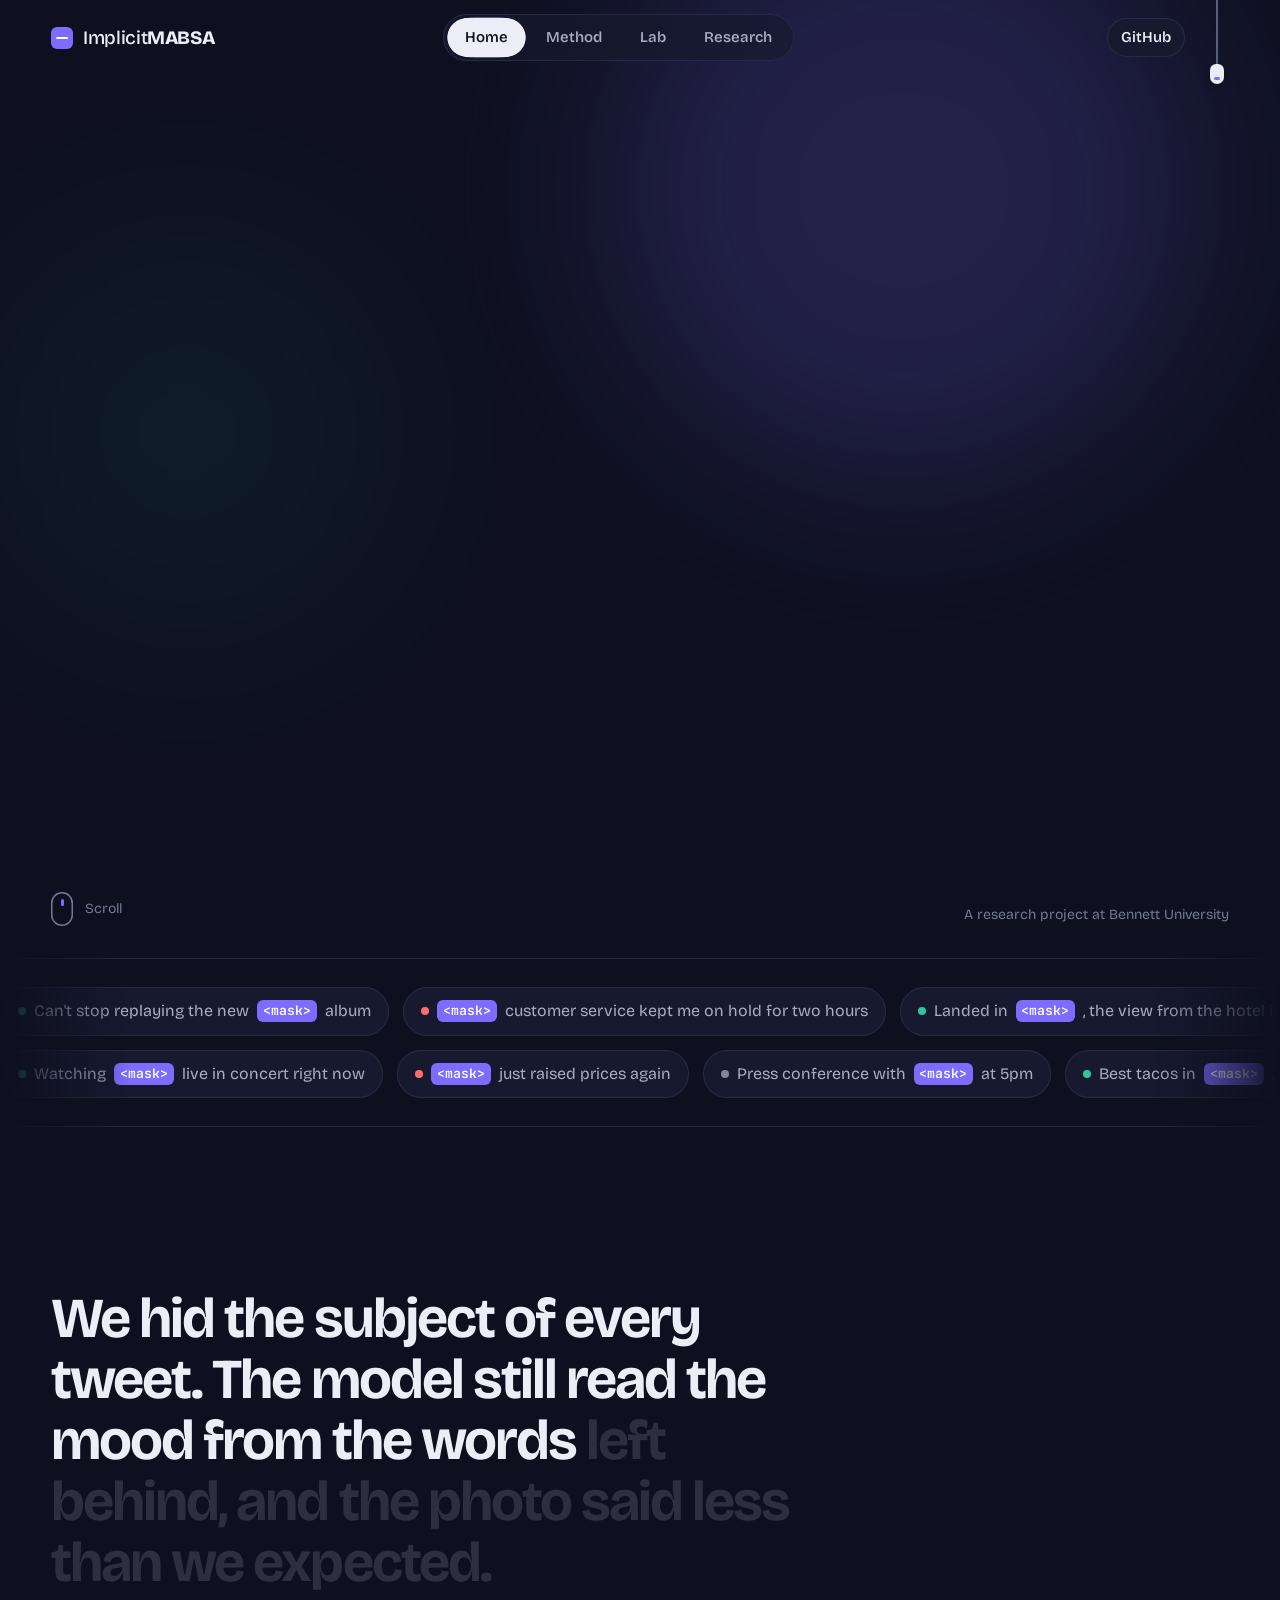
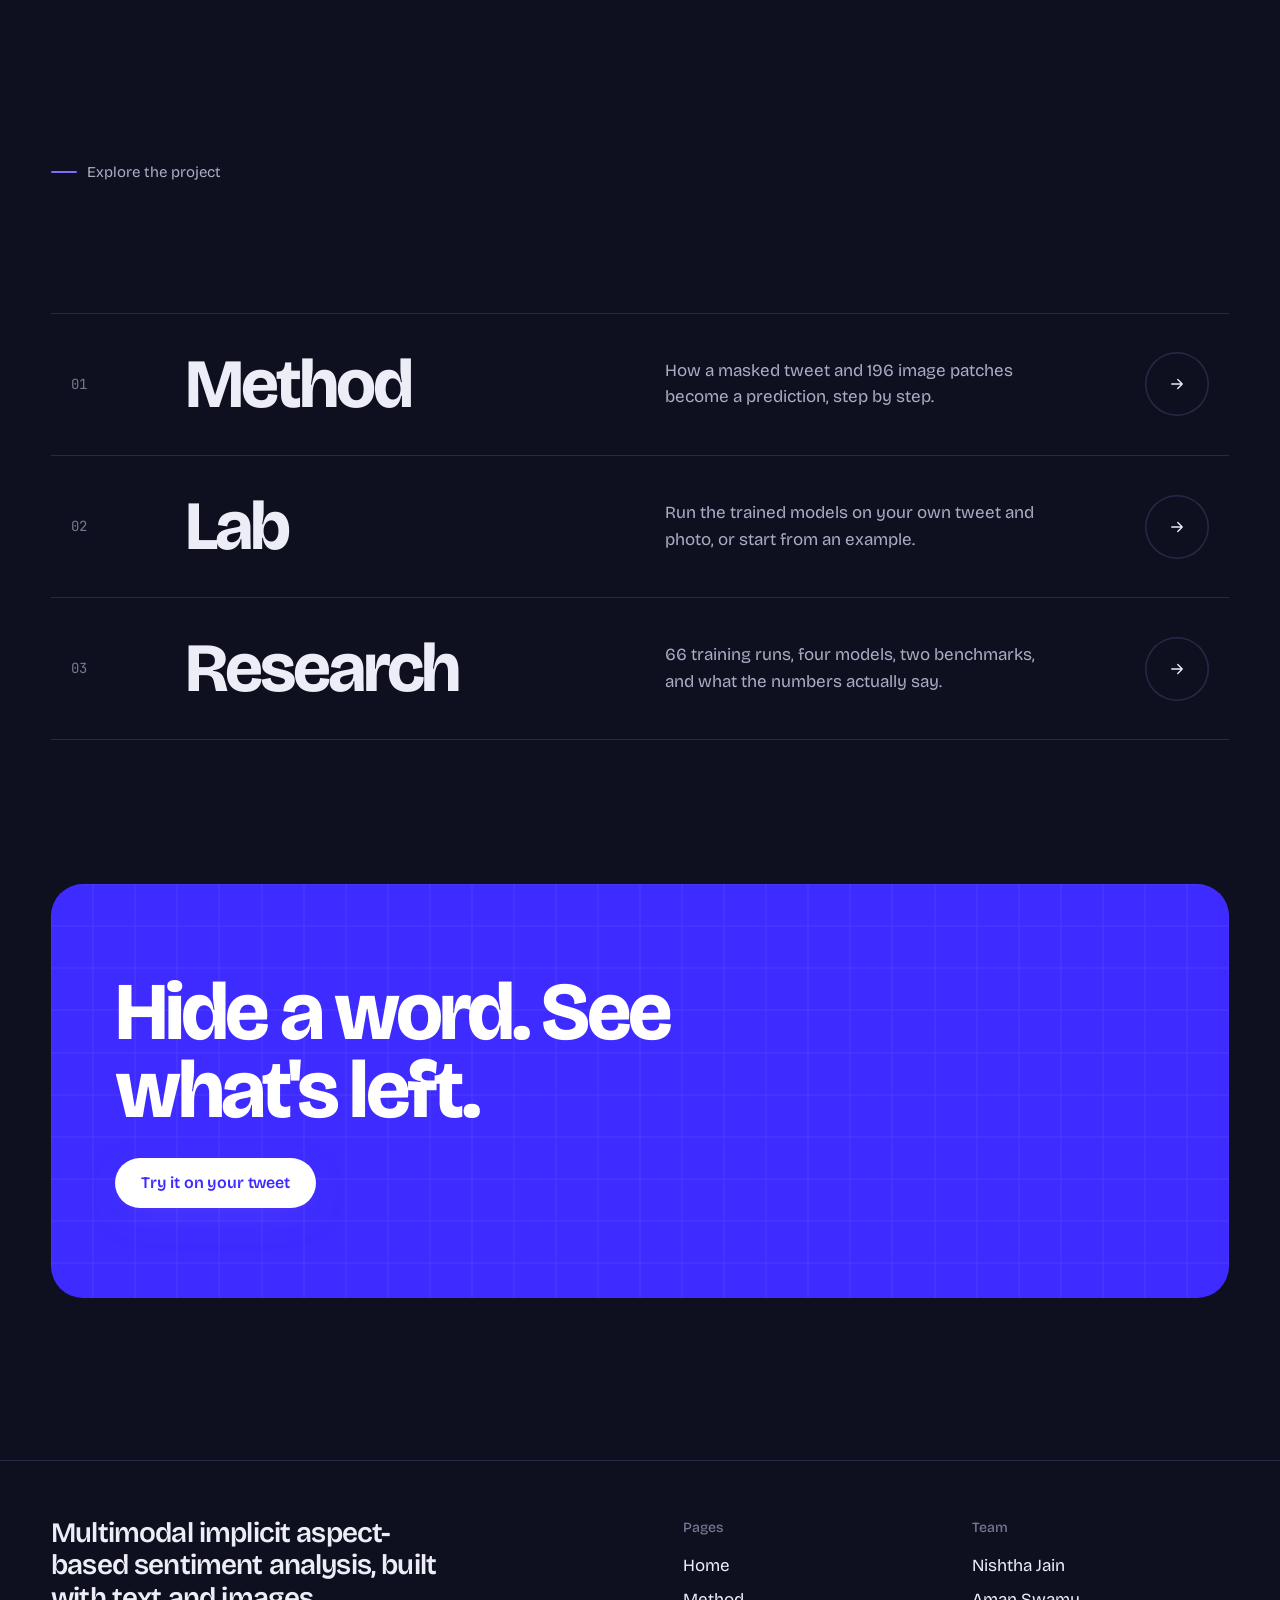
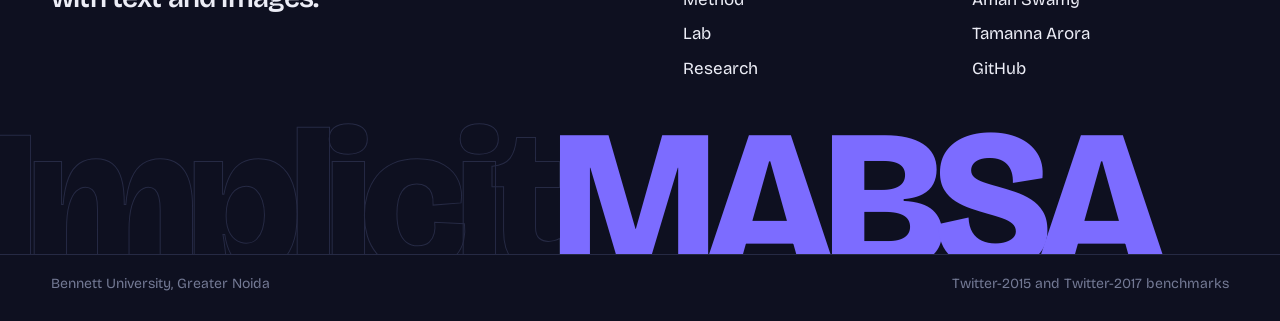
==== commit a0cb3e5f: "Turn the web UI into a four-page site Home, Method, Lab and Research pages share one stylesheet and " ====
--- a/app/web/index.html
+++ b/app/web/index.html
@@ -3,303 +3,163 @@
 <head>
   <meta charset="utf-8">
   <meta name="viewport" content="width=device-width, initial-scale=1">
-  <title>ImplicitMABSA</title>
+  <title>ImplicitMABSA — read what a tweet doesn't say</title>
   <meta name="description" content="Multimodal implicit aspect-based sentiment analysis: hide the subject of a tweet and let a text + image model infer how the author feels about it.">
   <link rel="preconnect" href="https://fonts.googleapis.com">
   <link rel="preconnect" href="https://fonts.gstatic.com" crossorigin>
   <link href="https://fonts.googleapis.com/css2?family=Bricolage+Grotesque:opsz,wght@12..96,300..800&family=JetBrains+Mono:wght@400;600&display=swap" rel="stylesheet">
   <link rel="stylesheet" href="style.css">
   <script>
-    document.documentElement.classList.add('js');
-    try { var t = localStorage.getItem('imabsa-theme'); if (t) document.documentElement.dataset.theme = t; } catch (e) {}
+    (function () {
+      var d = document.documentElement; d.classList.add('js');
+      try { if (localStorage.getItem('imabsa-theme') === 'light') d.dataset.theme = 'light'; } catch (e) {}
+      try {
+        if (!matchMedia('(prefers-reduced-motion: reduce)').matches &&
+            (sessionStorage.getItem('imabsa-nav') || !sessionStorage.getItem('imabsa-seen'))) d.classList.add('arriving');
+      } catch (e) {}
+    })();
   </script>
-  <link rel="icon" href="data:image/svg+xml,%3Csvg xmlns='http://www.w3.org/2000/svg' viewBox='0 0 16 16'%3E%3Crect width='16' height='16' rx='3' fill='%233D2BFF'/%3E%3Crect x='3' y='7' width='10' height='2' fill='white'/%3E%3C/svg%3E">
+  <link rel="icon" href="data:image/svg+xml,%3Csvg xmlns='http://www.w3.org/2000/svg' viewBox='0 0 16 16'%3E%3Crect width='16' height='16' rx='3' fill='%237C6CFF'/%3E%3Crect x='3' y='7' width='10' height='2' fill='white'/%3E%3C/svg%3E">
 </head>
-<body>
-  <!-- goo filter used by the nav pill (merging drops) -->
+<body data-page="home">
+  <div class="curtain" id="curtain" aria-hidden="true"></div>
+  <div class="curtain-label" aria-hidden="true"><strong id="curtainName">ImplicitMABSA</strong><span id="curtainSub">reading 196 patches</span></div>
+
   <svg width="0" height="0" style="position:absolute" aria-hidden="true">
-    <filter id="goo">
-      <feGaussianBlur in="SourceGraphic" stdDeviation="6" result="b"/>
-      <feColorMatrix in="b" mode="matrix" values="1 0 0 0 0  0 1 0 0 0  0 0 1 0 0  0 0 0 20 -9" result="g"/>
-      <feComposite in="SourceGraphic" in2="g" operator="atop"/>
-    </filter>
+    <filter id="goo"><feGaussianBlur in="SourceGraphic" stdDeviation="6" result="b"/><feColorMatrix in="b" mode="matrix" values="1 0 0 0 0  0 1 0 0 0  0 0 1 0 0  0 0 0 20 -9" result="g"/><feComposite in="SourceGraphic" in2="g" operator="atop"/></filter>
   </svg>
 
   <header class="bar">
-    <a class="wordmark" href="#top" aria-label="ImplicitMABSA home">
-      <span class="wordmark-mark" aria-hidden="true"></span><span>Implicit<b>MABSA</b></span>
-    </a>
-
-    <nav class="bar-nav" id="nav" aria-label="Sections">
+    <a class="wordmark" href="index.html" aria-label="ImplicitMABSA home"><span class="wordmark-mark" aria-hidden="true"></span><span>Implicit<b>MABSA</b></span></a>
+    <nav class="bar-nav" id="nav" aria-label="Pages">
       <div class="goo" aria-hidden="true"><i class="blob blob-a"></i><i class="blob blob-b"></i></div>
-      <a href="#how" data-spy="how">How it works</a>
-      <a href="#lab" data-spy="lab">Try it</a>
-      <a href="#findings" data-spy="findings">Findings</a>
+      <a href="index.html" data-page="home">Home</a>
+      <a href="method.html" data-page="method">Method</a>
+      <a href="lab.html" data-page="lab">Lab</a>
+      <a href="research.html" data-page="research">Research</a>
     </nav>
-
     <div class="bar-end">
       <a class="bar-gh" href="https://github.com/Nishtha027/ImplicitMABSA" target="_blank" rel="noopener">GitHub</a>
-      <button class="menu-btn" id="menuBtn" type="button" aria-label="Open menu" aria-expanded="false" aria-controls="mobileMenu">
-        <i></i><i></i><i></i>
-      </button>
+      <button class="menu-btn" id="menuBtn" type="button" aria-label="Open menu" aria-expanded="false" aria-controls="mobileMenu"><i></i><i></i><i></i></button>
     </div>
-
-    <!-- pull cord lamp: pull it (or click) to switch light / dark -->
-    <button class="cord" id="cord" type="button" aria-label="Switch to dark theme">
-      <svg class="cord-line" width="40" height="120" viewBox="0 0 40 120" aria-hidden="true"><path id="cordPath" d="M20 0 L20 70" /></svg>
+    <button class="cord" id="cord" type="button" aria-label="Switch theme">
+      <svg class="cord-line" width="40" height="120" viewBox="0 0 40 120" aria-hidden="true"><path id="cordPath" d="M20 0 L20 70"/></svg>
       <span class="cord-knob" id="cordKnob" aria-hidden="true"></span>
     </button>
   </header>
-
   <div class="mobile-menu" id="mobileMenu" hidden>
-    <a href="#how">How it works</a>
-    <a href="#lab">Try it</a>
-    <a href="#findings">Findings</a>
+    <a href="index.html" data-page="home">Home</a>
+    <a href="method.html" data-page="method">Method</a>
+    <a href="lab.html" data-page="lab">Lab</a>
+    <a href="research.html" data-page="research">Research</a>
     <a href="https://github.com/Nishtha027/ImplicitMABSA" target="_blank" rel="noopener">GitHub</a>
     <button type="button" class="mm-theme" id="mmTheme">Switch theme</button>
   </div>
 
-  <main id="top">
-    <!-- HERO -->
-    <section class="hero">
-      <div class="hero-copy">
-        <h1 class="hero-title">
-          <span class="line">Read the</span>
-          <span class="line"><span class="mask-word" id="heroMask">word</span> a tweet</span>
-          <span class="line">doesn't say.</span>
-        </h1>
-        <p class="hero-lede">
-          Give it a tweet and its photo. ImplicitMABSA hides the subject, then infers how the author feels about it
-          and what kind of thing it is, from the words left behind and 196 patches of the image.
-        </p>
-        <div class="hero-actions">
-          <a class="btn btn-primary" href="#lab" data-magnetic><span>Try the model</span></a>
-          <a class="btn btn-quiet" href="#how" data-magnetic><span>See how it works</span></a>
+  <main>
+    <section class="hero wrap">
+      <div class="aurora" aria-hidden="true"><i></i><i></i></div>
+      <div class="hero-grid">
+        <div>
+          <h1 class="display hero-title reveal">
+            <span class="ln"><span>Read the</span></span>
+            <span class="ln"><span><span class="mask-word" id="heroMask">word</span> a tweet</span></span>
+            <span class="ln"><span>doesn't say.</span></span>
+          </h1>
+          <p class="hero-lede rise">
+            Give it a tweet and its photo. ImplicitMABSA hides the subject, then infers how the author feels about it
+            and what kind of thing it is, from the words left behind and 196 patches of the image.
+          </p>
+          <div class="hero-actions rise">
+            <a class="btn btn-primary" href="lab.html" data-magnetic><span>Open the lab</span></a>
+            <a class="btn btn-quiet" href="method.html" data-magnetic><span>See how it works</span></a>
+          </div>
         </div>
-      </div>
 
-      <figure class="demo" aria-label="Animated example of a prediction">
-        <div class="demo-card">
-          <div class="demo-head">
-            <span class="avatar" aria-hidden="true"></span>
-            <div>
-              <div class="demo-name">foodie_ana</div>
-              <div class="demo-handle">@foodie_ana</div>
+        <figure class="demo rise" aria-label="Animated example of a prediction">
+          <div class="demo-card">
+            <div class="demo-head">
+              <span class="avatar" aria-hidden="true"></span>
+              <div><div class="demo-name">foodie_ana</div><div class="demo-handle">@foodie_ana</div></div>
+            </div>
+            <p class="demo-tweet" id="demoTweet"></p>
+            <div class="demo-photo"><div class="patches" id="demoPatches"></div><div class="scan" aria-hidden="true"></div></div>
+            <div class="demo-out" id="demoOut">
+              <div class="demo-row"><span>positive</span><i><b data-v="0.86"></b></i><em>86%</em></div>
+              <div class="demo-row"><span>neutral</span><i><b data-v="0.11"></b></i><em>11%</em></div>
+              <div class="demo-row"><span>negative</span><i><b data-v="0.03"></b></i><em>3%</em></div>
+              <div class="demo-type">hidden aspect is an <strong>organisation</strong></div>
             </div>
           </div>
-          <p class="demo-tweet" id="demoTweet"></p>
-          <div class="demo-photo">
-            <div class="patches" id="demoPatches"></div>
-            <div class="scan" aria-hidden="true"></div>
-          </div>
-          <div class="demo-out" id="demoOut">
-            <div class="demo-row"><span>positive</span><i><b data-v="0.86"></b></i><em>86%</em></div>
-            <div class="demo-row"><span>neutral</span><i><b data-v="0.11"></b></i><em>11%</em></div>
-            <div class="demo-row"><span>negative</span><i><b data-v="0.03"></b></i><em>3%</em></div>
-            <div class="demo-type">hidden aspect is an <strong>organisation</strong></div>
-          </div>
-        </div>
-        <figcaption>Illustrative example. Try your own below.</figcaption>
-      </figure>
-    </section>
-
-    <!-- HOW IT WORKS -->
-    <section class="how" id="how" aria-labelledby="howTitle">
-      <h2 id="howTitle" class="section-title">Four steps from tweet to prediction</h2>
-      <div class="steps-wrap">
-        <svg class="string" id="string" aria-hidden="true" preserveAspectRatio="none"><path id="stringPath" /></svg>
-        <ol class="steps">
-          <li class="step">
-            <div class="step-visual v-mask" aria-hidden="true">
-              <span>Dinner at</span><span class="tok-mask">&lt;mask&gt;</span><span>tonight</span>
-            </div>
-            <h3>Hide the aspect</h3>
-            <p>If you name the aspect and it appears in the tweet, it is replaced by a mask token. The model never sees it.</p>
-          </li>
-          <li class="step">
-            <div class="step-visual v-text" aria-hidden="true">
-              <i></i><i></i><i></i><i></i><i></i><i></i><i></i><i></i>
-            </div>
-            <h3>Read the words</h3>
-            <p>A Twitter RoBERTa encoder, fine-tuned on this task, turns the remaining words into token states.</p>
-          </li>
-          <li class="step">
-            <div class="step-visual v-patch" aria-hidden="true"></div>
-            <h3>Read the photo</h3>
-            <p>A frozen Vision Transformer cuts the image into 14 × 14 = 196 patches and encodes each one.</p>
-          </li>
-          <li class="step">
-            <div class="step-visual v-fuse" aria-hidden="true">
-              <i style="--w:.82"></i><i style="--w:.12"></i><i style="--w:.06"></i>
-            </div>
-            <h3>Fuse and predict</h3>
-            <p>Text and image features are combined, and two heads predict the sentiment and the aspect's type.</p>
-          </li>
-        </ol>
+          <figcaption>Illustrative example. Try your own in the lab.</figcaption>
+        </figure>
       </div>
-      <p class="string-hint" aria-hidden="true">Pluck the line.</p>
-    </section>
-
-    <!-- LAB -->
-    <section class="lab" id="lab" aria-labelledby="labTitle">
-      <div class="lab-intro">
-        <div>
-          <h2 id="labTitle" class="section-title">Try it on your own tweet</h2>
-          <p>Paste a tweet, add the photo that came with it, and optionally name what the tweet is about. Or pick an example to fill everything in.</p>
-        </div>
-        <div class="fan" id="fan" role="list" aria-label="Example tweets">
-          <!-- filled by script.js -->
-        </div>
-      </div>
-
-      <div class="lab-grid">
-        <form class="panel form" id="form" novalidate>
-          <fieldset class="field">
-            <legend class="field-label">Model trained on</legend>
-            <div class="seg" id="seg" role="radiogroup">
-              <label><input type="radio" name="dataset" value="twitter2015" checked><span>Twitter-2015</span></label>
-              <label><input type="radio" name="dataset" value="twitter2017"><span>Twitter-2017</span></label>
-              <i class="seg-thumb" id="segThumb" aria-hidden="true"></i>
-            </div>
-          </fieldset>
-
-          <div class="field">
-            <label class="field-label" for="tweet">Tweet</label>
-            <div class="tweet-wrap">
-              <div class="tweet-mirror" id="tweetMirror" aria-hidden="true"></div>
-              <textarea id="tweet" name="tweet" rows="4" maxlength="400" required
-                placeholder="Just got my new iPhone, so happy!"></textarea>
-            </div>
-            <div class="field-foot">
-              <span id="maskHint" class="hint">Name an aspect to hide it from the model.</span>
-              <span id="count" class="hint count">0 / 400</span>
-            </div>
-          </div>
-
-          <div class="field">
-            <label class="field-label" for="aspect">Aspect <span class="opt">optional</span></label>
-            <input id="aspect" name="aspect" type="text" autocomplete="off" placeholder="iPhone">
-          </div>
-
-          <div class="field">
-            <span class="field-label" id="imgLabel">Image</span>
-            <label class="drop" id="drop" for="image" aria-labelledby="imgLabel">
-              <input id="image" name="image" type="file" accept="image/png,image/jpeg" required>
-              <div class="drop-empty" id="dropEmpty">
-                <svg viewBox="0 0 24 24" width="28" height="28" aria-hidden="true"><path d="M12 16V4m0 0-4.5 4.5M12 4l4.5 4.5M4 15v3a2 2 0 0 0 2 2h12a2 2 0 0 0 2-2v-3" fill="none" stroke="currentColor" stroke-width="1.6" stroke-linecap="round" stroke-linejoin="round"/></svg>
-                <span class="drop-main">Drop a JPG or PNG, or click to choose</span>
-                <span class="drop-sub">It will be split into 196 patches, just like the model sees it.</span>
-              </div>
-              <div class="drop-full" id="dropFull" hidden>
-                <div class="patches patches-live" id="livePatches"></div>
-                <div class="scan" aria-hidden="true"></div>
-              </div>
-            </label>
-            <div class="field-foot">
-              <span class="hint" id="fileName"></span>
-              <button type="button" class="link-btn" id="clearImg" hidden>Remove image</button>
-            </div>
-          </div>
-
-          <!-- swipe to confirm; click or press Enter / Space also works -->
-          <div class="swipe" id="swipe" role="button" tabindex="0" aria-label="Predict">
-            <div class="swipe-fill" id="swipeFill"></div>
-            <span class="swipe-text" id="swipeText">Slide to predict</span>
-            <div class="swipe-knob" id="swipeKnob">
-              <svg class="plane" id="plane" viewBox="0 0 24 24" width="22" height="22" aria-hidden="true">
-                <path d="M21.5 2.5 2.8 10.2c-.7.3-.7 1.3.1 1.5l6.6 2 2 6.6c.2.8 1.2.9 1.5.1L21.5 2.5Z" fill="currentColor"/>
-                <path d="m9.5 13.7 4.4-4.4" stroke="var(--ultra)" stroke-width="1.6" stroke-linecap="round"/>
-              </svg>
-            </div>
-          </div>
-          <button type="submit" class="sr-only" tabindex="-1">Predict</button>
-          <p class="form-error" id="formError" role="alert" hidden></p>
-        </form>
-
-        <section class="panel results" id="results" aria-live="polite" aria-labelledby="resTitle">
-          <h3 id="resTitle" class="sr-only">Prediction</h3>
-
-          <div class="state state-empty" id="stEmpty">
-            <div class="empty-art" aria-hidden="true">
-              <span></span><span></span><span></span><span></span><span></span><span></span><span></span><span></span><span></span>
-            </div>
-            <p class="empty-title">Your prediction will appear here</p>
-            <p class="empty-sub">Fill in a tweet and an image, then slide to predict.</p>
-          </div>
-
-          <div class="state state-loading" id="stLoading" hidden>
-            <div class="ring-wrap">
-              <svg class="ring" viewBox="0 0 120 120" aria-hidden="true">
-                <circle class="ring-bg" cx="60" cy="60" r="52"/>
-                <circle class="ring-fg" id="ringFg" cx="60" cy="60" r="52"/>
-              </svg>
-              <span class="ring-pct" id="ringPct">0%</span>
-            </div>
-            <ul class="checklist" id="checklist">
-              <li><svg viewBox="0 0 24 24" aria-hidden="true"><circle cx="12" cy="12" r="10"/><path d="m7.5 12.5 3 3 6-6.5"/></svg>Hiding the aspect</li>
-              <li><svg viewBox="0 0 24 24" aria-hidden="true"><circle cx="12" cy="12" r="10"/><path d="m7.5 12.5 3 3 6-6.5"/></svg>Reading the words</li>
-              <li><svg viewBox="0 0 24 24" aria-hidden="true"><circle cx="12" cy="12" r="10"/><path d="m7.5 12.5 3 3 6-6.5"/></svg>Reading 196 image patches</li>
-              <li><svg viewBox="0 0 24 24" aria-hidden="true"><circle cx="12" cy="12" r="10"/><path d="m7.5 12.5 3 3 6-6.5"/></svg>Fusing and predicting</li>
-            </ul>
-          </div>
-
-          <div class="state state-error" id="stError" hidden>
-            <p class="error-title">The prediction did not go through</p>
-            <p class="error-msg" id="errMsg"></p>
-            <button type="button" class="btn btn-quiet" id="retry" data-magnetic><span>Try again</span></button>
-          </div>
-
-          <div class="state state-done" id="stDone" hidden>
-            <div class="seen">
-              <span class="res-label">What the model read</span>
-              <p class="seen-text" id="seenText"></p>
-              <p class="seen-note" id="seenNote"></p>
-            </div>
-
-            <div class="verdict">
-              <div class="verdict-main">
-                <span class="res-label">Sentiment toward the aspect</span>
-                <p class="verdict-word" id="sentWord">positive</p>
-                <p class="verdict-conf" id="sentConf"></p>
-              </div>
-              <div class="bars" id="sentBars"></div>
-            </div>
-
-            <div class="verdict">
-              <div class="verdict-main">
-                <span class="res-label">Type of the hidden aspect</span>
-                <p class="verdict-word verdict-word-sm" id="typeWord">person</p>
-                <p class="verdict-conf" id="typeConf"></p>
-              </div>
-              <div class="bars" id="typeBars"></div>
-            </div>
-
-            <dl class="models" id="modelsInfo"></dl>
-          </div>
-        </section>
+      <div class="hero-foot">
+        <span class="scroll-cue"><i aria-hidden="true"></i>Scroll</span>
+        <span>A research project at Bennett University</span>
       </div>
     </section>
 
-    <!-- FINDINGS -->
-    <section class="findings" id="findings" aria-labelledby="findTitle">
-      <h2 id="findTitle" class="section-title">What the research found</h2>
-      <p class="findings-lede">
-        We hid every aspect in the Twitter-2015 and Twitter-2017 benchmarks and compared image-only, text-only,
-        concatenation and gated cross-attention models over three seeds. The words left in a tweet turned out to carry
-        almost everything: hiding the aspect cost the text model under two points, and the photo did not add a
-        significant gain on these benchmarks.
-      </p>
-      <ul class="facts">
-        <li><strong data-count="72.8" data-suffix="%" data-dec="1">72.8%</strong><span>macro-F1 on Twitter-2015 with the aspect hidden</span></li>
-        <li><strong data-count="0.4" data-suffix=" pts" data-dec="1">0.4 pts</strong><span>lost by hiding the aspect on Twitter-2015</span></li>
-        <li><strong data-count="66" data-suffix=" runs" data-dec="0">66 runs</strong><span>trained in 107 minutes on one T4 GPU</span></li>
-      </ul>
+    <!-- masked tweets drifting past -->
+    <section class="marquee" aria-label="Examples of tweets with the aspect hidden">
+      <div class="marquee-row" id="mq1"></div>
+      <div class="marquee-row rev" id="mq2"></div>
+    </section>
+
+    <!-- statement that lights up as you scroll -->
+    <section class="statement wrap">
+      <p class="lit-text" id="litText">We hid the subject of every tweet. The model still read the mood from the words left behind, and the photo said less than we expected.</p>
+    </section>
+
+    <!-- chapters: the other pages -->
+    <section class="wrap" aria-labelledby="chTitle">
+      <span class="kicker">Explore the project</span>
+      <h2 class="section-title reveal" id="chTitle"><span class="ln"><span>Three ways in</span></span></h2>
+      <ol class="chapters">
+        <li>
+          <a class="chapter-link" href="method.html">
+            <span class="ch-num">01</span>
+            <span class="ch-title">Method</span>
+            <span class="ch-desc">How a masked tweet and 196 image patches become a prediction, step by step.</span>
+            <span class="ch-go" aria-hidden="true"><svg class="arrow" viewBox="0 0 24 24"><path d="M5 12h14m-6-6 6 6-6 6" fill="none" stroke="currentColor" stroke-width="1.8" stroke-linecap="round" stroke-linejoin="round"/></svg></span>
+          </a>
+        </li>
+        <li>
+          <a class="chapter-link" href="lab.html">
+            <span class="ch-num">02</span>
+            <span class="ch-title">Lab</span>
+            <span class="ch-desc">Run the trained models on your own tweet and photo, or start from an example.</span>
+            <span class="ch-go" aria-hidden="true"><svg class="arrow" viewBox="0 0 24 24"><path d="M5 12h14m-6-6 6 6-6 6" fill="none" stroke="currentColor" stroke-width="1.8" stroke-linecap="round" stroke-linejoin="round"/></svg></span>
+          </a>
+        </li>
+        <li>
+          <a class="chapter-link" href="research.html">
+            <span class="ch-num">03</span>
+            <span class="ch-title">Research</span>
+            <span class="ch-desc">66 training runs, four models, two benchmarks, and what the numbers actually say.</span>
+            <span class="ch-go" aria-hidden="true"><svg class="arrow" viewBox="0 0 24 24"><path d="M5 12h14m-6-6 6 6-6 6" fill="none" stroke="currentColor" stroke-width="1.8" stroke-linecap="round" stroke-linejoin="round"/></svg></span>
+          </a>
+        </li>
+      </ol>
+    </section>
+
+    <section class="wrap">
+      <div class="cta">
+        <div class="cta-grid" id="ctaGrid" aria-hidden="true"></div>
+        <h2>Hide a word. See what's left.</h2>
+        <a class="btn btn-primary" href="lab.html" data-magnetic><span>Try it on your tweet</span></a>
+      </div>
     </section>
   </main>
 
   <footer class="foot">
-    <p>ImplicitMABSA, a research project at Bennett University by Nishtha Jain, Aman Swamy and Tamanna Arora.</p>
-    <a href="https://github.com/Nishtha027/ImplicitMABSA" target="_blank" rel="noopener">Source on GitHub</a>
+    <div class="foot-top wrap">
+      <p class="foot-lede">Multimodal implicit aspect-based sentiment analysis, built with text and images.</p>
+      <div><h4>Pages</h4><ul><li><a href="index.html">Home</a></li><li><a href="method.html">Method</a></li><li><a href="lab.html">Lab</a></li><li><a href="research.html">Research</a></li></ul></div>
+      <div><h4>Team</h4><ul><li>Nishtha Jain</li><li>Aman Swamy</li><li>Tamanna Arora</li><li><a href="https://github.com/Nishtha027/ImplicitMABSA" target="_blank" rel="noopener">GitHub</a></li></ul></div>
+    </div>
+    <span class="foot-word" aria-hidden="true">Implicit<b>MABSA</b></span>
+    <div class="foot-base wrap"><span>Bennett University, Greater Noida</span><span>Twitter-2015 and Twitter-2017 benchmarks</span></div>
   </footer>
 
   <script src="script.js"></script>
--- a/app/web/style.css
+++ b/app/web/style.css
@@ -1,7 +1,40 @@
-/* ImplicitMABSA — web UI
-   Fog paper, deep ink, one ultramarine "mask" colour, three sentiment colours. Light and dark themes. */
+/* ImplicitMABSA — web UI (multi-page)
+   Dark ink by default, fog-paper light theme, one ultramarine "mask" colour, three sentiment colours. */
 :root {
+  --fog: #0E1020;
+  --fog-2: #121427;
+  --paper: #171A2E;
+  --ink: #ECEDF6;
+  --on-ink: #0E1020;
+  --ink-2: #A9ADC4;
+  --ink-3: #737994;
+  --line: #262A44;
+  --ultra: #7C6CFF;
+  --ultra-deep: #3D2BFF;
+  --ultra-soft: rgba(124, 108, 255, .18);
+  --pos: #2CC79F;
+  --neu: #80869F;
+  --neg: #FF6B6F;
+  --neg-soft: rgba(255, 107, 111, .12);
+  --patch-void: #1E2138;
+  --glow: rgba(124, 108, 255, .35);
+  --shadow: 0 30px 60px -40px rgba(0, 0, 0, .8);
+
+  --font: "Bricolage Grotesque", ui-sans-serif, system-ui, -apple-system, "Segoe UI", sans-serif;
+  --mono: "JetBrains Mono", ui-monospace, "Cascadia Code", Consolas, monospace;
+  --r-lg: 22px;
+  --r-md: 14px;
+  --r-sm: 8px;
+  --ease: cubic-bezier(.2, .8, .2, 1);
+  --ease-io: cubic-bezier(.76, 0, .24, 1);
+  --spring: cubic-bezier(.34, 1.56, .64, 1);
+  --gutter: clamp(18px, 4vw, 64px);
+  --maxw: 1440px;
+  color-scheme: dark;
+}
+:root[data-theme="light"] {
   --fog: #ECEEF3;
+  --fog-2: #E3E6EE;
   --paper: #FFFFFF;
   --ink: #14172B;
   --on-ink: #FFFFFF;
@@ -15,94 +48,79 @@
   --neg: #E5484D;
   --neg-soft: #FDF0F0;
   --patch-void: #F1F2F7;
+  --glow: rgba(61, 43, 255, .18);
   --shadow: 0 30px 60px -45px rgba(20, 23, 43, .35);
-
-  --font: "Bricolage Grotesque", ui-sans-serif, system-ui, -apple-system, "Segoe UI", sans-serif;
-  --mono: "JetBrains Mono", ui-monospace, "Cascadia Code", Consolas, monospace;
-
-  --r-lg: 22px;
-  --r-md: 14px;
-  --r-sm: 8px;
-  --ease: cubic-bezier(.2, .8, .2, 1);
-  --spring: cubic-bezier(.34, 1.56, .64, 1);
-  --gutter: clamp(16px, 4vw, 56px);
-  --maxw: 1240px;
   color-scheme: light;
-}
-:root[data-theme="dark"] {
-  --fog: #0E1020;
-  --paper: #171A2E;
-  --ink: #ECEDF6;
-  --on-ink: #0E1020;
-  --ink-2: #A9ADC4;
-  --ink-3: #737994;
-  --line: #2A2E48;
-  --ultra: #7C6CFF;
-  --ultra-soft: rgba(124, 108, 255, .2);
-  --pos: #2CC79F;
-  --neu: #80869F;
-  --neg: #FF6B6F;
-  --neg-soft: rgba(255, 107, 111, .12);
-  --patch-void: #1E2138;
-  --shadow: 0 30px 60px -40px rgba(0, 0, 0, .8);
-  color-scheme: dark;
 }
 
 *, *::before, *::after { box-sizing: border-box; }
 [hidden] { display: none !important; }
 html { scroll-behavior: smooth; -webkit-text-size-adjust: 100%; }
 body {
-  margin: 0;
-  font-family: var(--font);
-  font-size: 17px;
-  line-height: 1.55;
-  color: var(--ink);
-  background: var(--fog);
-  -webkit-font-smoothing: antialiased;
-  overflow-x: hidden;
+  margin: 0; font-family: var(--font); font-size: 17px; line-height: 1.55;
+  color: var(--ink); background: var(--fog); -webkit-font-smoothing: antialiased; overflow-x: hidden;
 }
 ::selection { background: var(--ultra); color: #fff; }
 a { color: inherit; }
 button { font: inherit; color: inherit; }
 .sr-only { position: absolute; width: 1px; height: 1px; overflow: hidden; clip: rect(0 0 0 0); white-space: nowrap; }
 :focus-visible { outline: 2px solid var(--ultra); outline-offset: 3px; border-radius: 6px; }
-
-/* eclipse theme switch (View Transitions) */
+main { overflow-x: clip; } /* clip the drifting glow without breaking sticky panels */
+.wrap { max-width: var(--maxw); margin: 0 auto; padding-left: var(--gutter); padding-right: var(--gutter); }
+
+/* theme switch: eclipse reveal */
 ::view-transition-old(root), ::view-transition-new(root) { animation: none; mix-blend-mode: normal; }
 ::view-transition-new(root) { z-index: 2; }
 
-/* jelly press, shared by buttons and cards */
-@keyframes jelly {
-  0% { transform: scale(1, 1); }
-  30% { transform: scale(1.12, .88); }
-  45% { transform: scale(.92, 1.08); }
-  65% { transform: scale(1.04, .96); }
-  100% { transform: scale(1, 1); }
-}
+@keyframes jelly { 0% { transform: scale(1, 1); } 30% { transform: scale(1.12, .88); } 45% { transform: scale(.92, 1.08); } 65% { transform: scale(1.04, .96); } 100% { transform: scale(1, 1); } }
 .jelly { animation: jelly .55s var(--ease); }
+@keyframes fade { from { opacity: 0; transform: translateY(14px); } to { opacity: 1; transform: none; } }
+
+/* ambient glow, slowly drifting behind each page hero */
+.aurora { position: absolute; inset: -20% -10% auto; height: 120vh; pointer-events: none; z-index: 0; overflow: hidden; }
+.aurora i { position: absolute; border-radius: 50%; filter: blur(90px); opacity: .55; background: var(--glow); }
+.aurora i:nth-child(1) { width: 46vw; height: 46vw; left: 48%; top: 8%; animation: drift 22s ease-in-out infinite alternate; }
+.aurora i:nth-child(2) { width: 30vw; height: 30vw; left: 8%; top: 40%; background: rgba(44, 199, 159, .12); animation: drift 28s ease-in-out infinite alternate-reverse; }
+@keyframes drift { to { transform: translate(-8vw, 6vh) scale(1.15); } }
+
+/* ---------- page curtain: the screen dissolves into 196 patches ---------- */
+.curtain { position: fixed; inset: 0; z-index: 100; pointer-events: none; display: grid; grid-template-columns: repeat(14, 1fr); grid-template-rows: repeat(14, 1fr); }
+.curtain i { background: var(--ultra-deep); transform: scale(0); transition: transform .5s var(--ease-io); transition-delay: var(--d, 0s); }
+:root[data-theme="light"] .curtain i { background: var(--ultra); }
+.curtain i:nth-child(3n) { background-color: color-mix(in srgb, var(--ultra-deep) 88%, #000); }
+.curtain.cover i, html.arriving .curtain i { transform: scale(1.04); }
+html.arriving .curtain i { transition: none; }
+html.arriving .curtain { background: var(--ultra-deep); }
+:root[data-theme="light"].arriving .curtain { background: var(--ultra); }
+.curtain-label {
+  position: fixed; inset: 0; z-index: 101; display: grid; place-content: center; justify-items: center; gap: 12px;
+  color: #fff; pointer-events: none; opacity: 0; transition: opacity .3s;
+}
+.curtain.cover + .curtain-label, html.arriving .curtain-label { opacity: 1; }
+.curtain-label strong { font-size: clamp(3rem, 9vw, 8rem); line-height: 1; letter-spacing: -.05em; font-weight: 760; }
+.curtain-label span { font-family: var(--mono); font-size: 14px; opacity: .75; font-variant-numeric: tabular-nums; }
+html.covering, html.arriving { overflow: hidden; }
 
 /* ---------- top bar ---------- */
 .bar {
-  position: sticky; top: 0; z-index: 20;
+  position: fixed; top: 0; left: 0; right: 0; z-index: 50;
   display: grid; grid-template-columns: 1fr auto 1fr; align-items: center; gap: 16px;
-  padding: 12px calc(var(--gutter) + 44px) 12px var(--gutter);
-  background: color-mix(in srgb, var(--fog) 80%, transparent);
-  backdrop-filter: saturate(1.4) blur(14px);
-  -webkit-backdrop-filter: saturate(1.4) blur(14px);
+  padding: 14px calc(var(--gutter) + 44px) 14px var(--gutter);
+  transition: background .3s, border-color .3s, transform .5s var(--ease);
   border-bottom: 1px solid transparent;
-  transition: border-color .3s;
-}
-.bar.scrolled { border-bottom-color: var(--line); }
+}
+.bar.scrolled { background: color-mix(in srgb, var(--fog) 78%, transparent); backdrop-filter: saturate(1.4) blur(16px); -webkit-backdrop-filter: saturate(1.4) blur(16px); border-bottom-color: var(--line); }
+.bar.hide { transform: translateY(-110%); }
 .wordmark { display: inline-flex; align-items: center; gap: 10px; text-decoration: none; font-size: 19px; letter-spacing: -.02em; font-weight: 500; justify-self: start; }
 .wordmark b { font-weight: 800; }
-.wordmark-mark { width: 22px; height: 22px; border-radius: 6px; background: var(--ultra); position: relative; flex: none; }
+.wordmark-mark { width: 22px; height: 22px; border-radius: 6px; background: var(--ultra); position: relative; flex: none; transition: transform .6s var(--spring); }
+.wordmark:hover .wordmark-mark { transform: rotate(90deg); }
 .wordmark-mark::after { content: ""; position: absolute; left: 5px; right: 5px; top: 10px; height: 2px; background: #fff; border-radius: 2px; }
 
-/* gooey tab bar */
-.bar-nav { position: relative; display: flex; gap: 2px; padding: 4px; border-radius: 999px; background: color-mix(in srgb, var(--paper) 70%, transparent); box-shadow: inset 0 0 0 1px var(--line); }
-.bar-nav a { position: relative; z-index: 1; text-decoration: none; font-size: 15px; font-weight: 550; color: var(--ink-2); padding: 8px 16px; border-radius: 999px; transition: color .35s var(--ease); white-space: nowrap; }
+.bar-nav { position: relative; display: flex; gap: 2px; padding: 4px; border-radius: 999px; background: color-mix(in srgb, var(--paper) 70%, transparent); box-shadow: inset 0 0 0 1px var(--line); backdrop-filter: blur(12px); -webkit-backdrop-filter: blur(12px); }
+.bar-nav a { position: relative; z-index: 1; text-decoration: none; font-size: 15px; font-weight: 550; color: var(--ink-2); padding: 8px 18px; border-radius: 999px; transition: color .35s var(--ease); white-space: nowrap; }
 .bar-nav a:hover { color: var(--ink); }
-.bar-nav a.active { color: var(--on-ink); }
+.bar-nav a.lit { color: var(--on-ink); }
 .goo { position: absolute; inset: 0; filter: url(#goo); pointer-events: none; }
 .blob { position: absolute; top: 4px; height: calc(100% - 8px); left: var(--x, 0); width: var(--w, 0); border-radius: 999px; background: var(--ink); opacity: var(--o, 0); }
 .blob-a { transition: left .45s var(--spring), width .45s var(--spring), opacity .3s; }
@@ -112,142 +130,103 @@
 .bar-gh { text-decoration: none; font-size: 15px; font-weight: 550; padding: 8px 14px; border-radius: 999px; background: var(--paper); box-shadow: inset 0 0 0 1px var(--line); transition: box-shadow .2s; }
 .bar-gh:hover { box-shadow: inset 0 0 0 1px var(--ink); }
 
-/* menu morph (mobile) */
 .menu-btn { display: none; position: relative; width: 42px; height: 42px; border: 0; border-radius: 50%; background: var(--paper); box-shadow: inset 0 0 0 1px var(--line); cursor: pointer; }
 .menu-btn i { position: absolute; left: 12px; right: 12px; height: 2px; border-radius: 2px; background: var(--ink); transition: transform .45s var(--spring), opacity .2s, top .3s var(--ease); }
-.menu-btn i:nth-child(1) { top: 14px; }
-.menu-btn i:nth-child(2) { top: 20px; }
-.menu-btn i:nth-child(3) { top: 26px; }
+.menu-btn i:nth-child(1) { top: 14px; } .menu-btn i:nth-child(2) { top: 20px; } .menu-btn i:nth-child(3) { top: 26px; }
 .menu-btn[aria-expanded="true"] i:nth-child(1) { top: 20px; transform: rotate(45deg); }
 .menu-btn[aria-expanded="true"] i:nth-child(2) { opacity: 0; transform: scaleX(0); }
 .menu-btn[aria-expanded="true"] i:nth-child(3) { top: 20px; transform: rotate(-45deg); }
-.mobile-menu {
-  position: fixed; z-index: 19; top: 66px; left: 12px; right: 12px; padding: 10px;
-  display: grid; gap: 2px; border-radius: var(--r-lg); background: var(--paper); box-shadow: 0 0 0 1px var(--line), var(--shadow);
-  transform-origin: top right; animation: menuIn .4s var(--spring);
-}
+.mobile-menu { position: fixed; z-index: 49; top: 70px; left: 12px; right: 12px; padding: 10px; display: grid; gap: 2px; border-radius: var(--r-lg); background: var(--paper); box-shadow: 0 0 0 1px var(--line), var(--shadow); transform-origin: top right; animation: menuIn .4s var(--spring); }
 @keyframes menuIn { from { opacity: 0; transform: scale(.9) translateY(-8px); } }
-.mobile-menu a, .mm-theme { display: block; text-align: left; text-decoration: none; padding: 14px 16px; border-radius: var(--r-md); font-size: 18px; font-weight: 550; background: none; border: 0; cursor: pointer; }
+.mobile-menu a, .mm-theme { display: block; text-align: left; text-decoration: none; padding: 14px 16px; border-radius: var(--r-md); font-size: 20px; font-weight: 600; letter-spacing: -.02em; background: none; border: 0; cursor: pointer; }
 .mobile-menu a:hover, .mm-theme:hover { background: var(--fog); }
+.mobile-menu a.lit { color: var(--ultra); }
 
 /* pull cord lamp */
 .cord { position: absolute; top: 0; right: calc(var(--gutter) - 8px); width: 40px; height: 120px; padding: 0; border: 0; background: none; cursor: grab; touch-action: none; }
 .cord:active { cursor: grabbing; }
 .cord-line { position: absolute; inset: 0; overflow: visible; pointer-events: none; }
 .cord-line path { fill: none; stroke: var(--ink-3); stroke-width: 1.5; stroke-linecap: round; }
-.cord-knob {
-  position: absolute; left: 13px; top: 0; width: 14px; height: 20px; border-radius: 7px 7px 8px 8px;
-  background: var(--ink); box-shadow: 0 4px 10px -2px rgba(0, 0, 0, .3);
-  transform: translateY(var(--ky, 64px)); pointer-events: none;
-}
+.cord-knob { position: absolute; left: 13px; top: 0; width: 14px; height: 20px; border-radius: 7px 7px 8px 8px; background: var(--ink); box-shadow: 0 4px 10px -2px rgba(0, 0, 0, .3); transform: translateY(64px); pointer-events: none; }
 .cord-knob::after { content: ""; position: absolute; left: 4px; right: 4px; bottom: 4px; height: 3px; border-radius: 2px; background: var(--ultra); }
 .cord:focus-visible { outline: none; }
 .cord:focus-visible .cord-knob { outline: 2px solid var(--ultra); outline-offset: 3px; }
 
 /* ---------- buttons ---------- */
-.btn {
-  position: relative; display: inline-flex; align-items: center; justify-content: center; gap: 10px;
-  font: 600 16px/1 var(--font); letter-spacing: -.01em;
-  padding: 16px 24px; border-radius: 999px; border: 0; cursor: pointer; text-decoration: none;
-  transition: box-shadow .3s, background .2s, color .2s;
-  will-change: transform;
-}
+.btn { position: relative; display: inline-flex; align-items: center; justify-content: center; gap: 10px; font: 600 16px/1 var(--font); letter-spacing: -.01em; padding: 17px 26px; border-radius: 999px; border: 0; cursor: pointer; text-decoration: none; transition: box-shadow .3s, background .2s, color .3s; will-change: transform; }
 .btn > span { display: inline-block; transition: transform .3s var(--ease); pointer-events: none; }
-.btn-primary { background: var(--ink); color: var(--on-ink); box-shadow: 0 10px 30px -12px rgba(61, 43, 255, .55); isolation: isolate; overflow: hidden; }
-.btn-primary::before {
-  content: ""; position: absolute; inset: 0; z-index: -1; border-radius: inherit;
-  background: var(--ultra); transform: scale(0); border-radius: 50%; transition: transform .5s var(--ease), border-radius .5s;
-}
+.btn-primary { background: var(--ink); color: var(--on-ink); box-shadow: 0 10px 40px -12px var(--glow); isolation: isolate; overflow: hidden; }
+.btn-primary::before { content: ""; position: absolute; inset: 0; z-index: -1; background: var(--ultra); transform: scale(0); border-radius: 50%; transition: transform .5s var(--ease); }
 .btn-primary:hover::before { transform: scale(1.6); }
 .btn-primary:hover { color: #fff; }
 .btn-quiet { background: transparent; color: var(--ink); box-shadow: inset 0 0 0 1.5px var(--line); }
 .btn-quiet:hover { box-shadow: inset 0 0 0 1.5px var(--ink); }
-
-/* ---------- hero ---------- */
-.hero {
-  max-width: var(--maxw); margin: 0 auto;
-  min-height: calc(100svh - 66px);
-  padding: clamp(32px, 6vh, 72px) var(--gutter) 64px;
-  display: grid; grid-template-columns: 1.15fr .85fr; gap: clamp(32px, 5vw, 80px); align-items: center;
-}
-.hero-title {
-  margin: 0 0 28px;
-  font-size: clamp(3rem, 7.4vw, 6.6rem);
-  line-height: .94; letter-spacing: -.045em; font-weight: 750;
-  font-variation-settings: "opsz" 96;
-}
-.hero-title .line { display: block; padding-bottom: .06em; }
-.js .hero-title .line { opacity: 0; transform: translateY(40%); animation: rise .9s var(--ease) forwards; }
-.js .hero-title .line:nth-child(2) { animation-delay: .1s; }
-.js .hero-title .line:nth-child(3) { animation-delay: .2s; }
-@keyframes rise { to { opacity: 1; transform: none; } }
-
-.mask-word {
-  display: inline-block; position: relative;
-  min-width: 3.2ch; padding: 0 .14em; margin: 0 .02em;
-  border-radius: .14em;
-  color: var(--ultra);
-  font-family: var(--mono); font-weight: 600; font-size: .74em; letter-spacing: -.04em;
-  vertical-align: .08em;
-  background: var(--ultra-soft);
-  box-shadow: inset 0 0 0 .04em var(--ultra);
-  transition: background .35s, color .35s;
-}
+.arrow { width: 18px; height: 18px; flex: none; }
+
+/* ---------- type ---------- */
+.display { margin: 0; font-weight: 750; letter-spacing: -.045em; line-height: .94; font-variation-settings: "opsz" 96; }
+.section-title { margin: 0 0 18px; font-size: clamp(2.2rem, 4.6vw, 4.2rem); line-height: 1; letter-spacing: -.04em; font-weight: 730; max-width: 16ch; }
+.lede { color: var(--ink-2); font-size: clamp(17px, 1.3vw, 20px); max-width: 52ch; margin: 0; }
+.kicker { display: inline-flex; align-items: center; gap: 10px; font-size: 15px; color: var(--ink-2); margin-bottom: 22px; }
+.kicker::before { content: ""; width: 26px; height: 2px; border-radius: 2px; background: var(--ultra); }
+
+/* split-line reveal for big titles */
+.reveal .ln { display: block; overflow: hidden; padding-bottom: .08em; margin-bottom: -.08em; }
+.reveal .ln > span { display: inline-block; transform: translateY(105%); transition: transform 1s var(--ease); }
+.reveal.in .ln > span { transform: none; }
+.reveal .ln:nth-child(2) > span { transition-delay: .08s; }
+.reveal .ln:nth-child(3) > span { transition-delay: .16s; }
+.rise { opacity: 0; transform: translateY(24px); transition: opacity .9s var(--ease), transform .9s var(--ease); }
+.rise.in { opacity: 1; transform: none; }
+
+/* ---------- page heads (inner pages) ---------- */
+.page-head { position: relative; padding-top: clamp(130px, 20vh, 200px); padding-bottom: clamp(40px, 8vh, 80px); }
+.page-head .display { font-size: clamp(3rem, 8vw, 8.4rem); max-width: 12ch; position: relative; z-index: 1; }
+.page-head .lede { margin-top: 28px; position: relative; z-index: 1; }
+
+/* ---------- HOME: hero ---------- */
+.hero { position: relative; min-height: 100svh; display: flex; flex-direction: column; justify-content: center; padding-top: 100px; }
+.hero-grid { position: relative; z-index: 1; display: grid; grid-template-columns: minmax(0, 1.2fr) minmax(0, .8fr); gap: clamp(32px, 5vw, 96px); align-items: center; width: 100%; }
+.hero-title { font-size: clamp(3rem, 5.7vw, 7rem); margin: 0 0 30px; }
+.hero-title .ln { white-space: nowrap; }
+.mask-word { display: inline-block; position: relative; min-width: 3.2ch; padding: 0 .14em; margin: 0 .02em; border-radius: .14em; color: var(--ultra); font-family: var(--mono); font-weight: 600; font-size: .74em; letter-spacing: -.04em; vertical-align: .08em; background: var(--ultra-soft); box-shadow: inset 0 0 0 .04em var(--ultra); transition: background .35s, color .35s; }
 .mask-word.is-masked { background: var(--ultra); color: #fff; }
-
-.hero-lede { max-width: 46ch; font-size: clamp(17px, 1.35vw, 20px); color: var(--ink-2); margin: 0 0 36px; }
-.js .hero-lede, .js .hero-actions { opacity: 0; animation: fade .9s var(--ease) .45s forwards; }
-.js .hero-actions { animation-delay: .6s; }
-@keyframes fade { from { opacity: 0; transform: translateY(12px); } to { opacity: 1; transform: none; } }
+.hero-lede { max-width: 44ch; font-size: clamp(17px, 1.3vw, 20px); color: var(--ink-2); margin: 0 0 38px; }
 .hero-actions { display: flex; gap: 12px; flex-wrap: wrap; }
+.hero-foot { position: relative; z-index: 1; display: flex; justify-content: space-between; align-items: end; gap: 24px; margin-top: clamp(40px, 7vh, 80px); padding-bottom: 32px; color: var(--ink-3); font-size: 14px; }
+.scroll-cue { display: inline-flex; align-items: center; gap: 12px; }
+.scroll-cue i { width: 22px; height: 34px; border-radius: 12px; box-shadow: inset 0 0 0 1.5px var(--ink-3); position: relative; }
+.scroll-cue i::after { content: ""; position: absolute; left: 50%; top: 7px; width: 3px; height: 7px; margin-left: -1.5px; border-radius: 2px; background: var(--ultra); animation: cue 1.8s var(--ease) infinite; }
+@keyframes cue { 0% { transform: translateY(0); opacity: 1; } 70% { transform: translateY(12px); opacity: 0; } 100% { opacity: 0; } }
+.js .hero .rise { transition-delay: .5s; }
+.js .hero .hero-actions.rise { transition-delay: .65s; }
 
 /* demo card */
-.demo { margin: 0; justify-self: end; width: 100%; max-width: 440px; perspective: 1200px; }
-.demo-card {
-  background: var(--paper); border-radius: var(--r-lg); padding: 20px;
-  box-shadow: 0 0 0 1px var(--line), 0 40px 80px -40px rgba(20, 23, 43, .35);
-  transform-style: preserve-3d; transition: transform .6s var(--ease);
-}
-.js .demo { opacity: 0; animation: fade 1s var(--ease) .3s forwards; }
+.demo { margin: 0; justify-self: end; width: 100%; max-width: 460px; perspective: 1200px; }
+.demo-card { background: color-mix(in srgb, var(--paper) 92%, transparent); border-radius: var(--r-lg); padding: 20px; box-shadow: 0 0 0 1px var(--line), 0 50px 100px -40px rgba(0, 0, 0, .55), 0 0 80px -30px var(--glow); transform-style: preserve-3d; transition: transform .6s var(--ease); backdrop-filter: blur(8px); }
 .demo figcaption { margin-top: 14px; font-size: 13px; color: var(--ink-3); text-align: center; }
 .demo-head { display: flex; align-items: center; gap: 10px; margin-bottom: 12px; }
-.avatar { width: 38px; height: 38px; border-radius: 50%; background: conic-gradient(from 200deg, #F7C948, #E5484D, #3D2BFF, #0E9F7E, #F7C948); }
+.avatar { width: 38px; height: 38px; border-radius: 50%; background: conic-gradient(from 200deg, #F7C948, #E5484D, #3D2BFF, #0E9F7E, #F7C948); flex: none; }
 .demo-name { font-weight: 700; font-size: 15px; line-height: 1.2; }
 .demo-handle { color: var(--ink-3); font-size: 14px; line-height: 1.2; }
 .demo-tweet { min-height: 3.2em; margin: 0 0 14px; font-size: 17px; line-height: 1.45; }
-.demo-tweet .caret { display: inline-block; width: 2px; height: 1.05em; background: var(--ultra); vertical-align: -.15em; margin-left: 1px; animation: blink 1s steps(1) infinite; }
+.caret { display: inline-block; width: 2px; height: 1.05em; background: var(--ultra); vertical-align: -.15em; margin-left: 1px; animation: blink 1s steps(1) infinite; }
 @keyframes blink { 50% { opacity: 0; } }
-.aspect-span { position: relative; border-radius: 6px; padding: 0 2px; }
+.aspect-span { border-radius: 6px; padding: 0 2px; transition: background .3s, box-shadow .3s; }
 .aspect-span.is-target { background: var(--ultra-soft); box-shadow: inset 0 -2px 0 var(--ultra); }
-.tok-mask, .mask-chip {
-  display: inline-block; font-family: var(--mono); font-size: .82em; font-weight: 600;
-  color: #fff; background: var(--ultra); padding: .05em .45em; border-radius: 6px; vertical-align: .05em;
-}
+.tok-mask, .mask-chip { display: inline-block; font-family: var(--mono); font-size: .82em; font-weight: 600; color: #fff; background: var(--ultra); padding: .05em .45em; border-radius: 6px; vertical-align: .05em; }
 .mask-chip { animation: pop .5s var(--spring); }
 @keyframes pop { from { transform: scale(.4); opacity: 0; } to { transform: none; opacity: 1; } }
-
 .demo-photo { position: relative; border-radius: var(--r-md); overflow: hidden; aspect-ratio: 1; background: var(--patch-void); }
 .patches { position: absolute; inset: 0; display: grid; grid-template-columns: repeat(14, 1fr); grid-template-rows: repeat(14, 1fr); transition: gap .6s var(--ease); }
-.patch {
-  border-radius: 1px;
-  transform: translate(var(--dx, 0), var(--dy, 0)) rotate(var(--rot, 0)) scale(var(--s, 1));
-  opacity: var(--o, 1);
-  transition: transform 1.1s var(--ease), opacity .8s var(--ease), filter .4s;
-  transition-delay: var(--d, 0s);
-}
+.patch { border-radius: 1px; transform: translate(var(--dx, 0), var(--dy, 0)) rotate(var(--rot, 0)) scale(var(--s, 1)); opacity: var(--o, 1); transition: transform 1.1s var(--ease), opacity .8s var(--ease), filter .4s; transition-delay: var(--d, 0s); }
 .patch-void { background: var(--patch-void); }
 .patches.scatter .patch { --dx: var(--sx); --dy: var(--sy); --rot: var(--sr); --s: .3; --o: 0; }
 .patches.gridded { gap: 2px; }
 .patch.hot { filter: brightness(1.18) saturate(1.2); box-shadow: inset 0 0 0 2px var(--ultra); }
-
-.scan {
-  position: absolute; left: 0; right: 0; top: 0; height: 30%;
-  background: linear-gradient(to bottom, transparent, rgba(61, 43, 255, .25) 70%, rgba(61, 43, 255, .9) 98%, transparent);
-  transform: translateY(-110%); opacity: 0; pointer-events: none;
-}
+.scan { position: absolute; left: 0; right: 0; top: 0; height: 30%; background: linear-gradient(to bottom, transparent, rgba(124, 108, 255, .3) 70%, rgba(124, 108, 255, .95) 98%, transparent); transform: translateY(-110%); opacity: 0; pointer-events: none; }
 .scanning .scan { opacity: 1; animation: sweep 1.6s var(--ease) infinite; }
 @keyframes sweep { to { transform: translateY(380%); } }
-
 .demo-out { margin-top: 16px; display: grid; gap: 8px; }
 .demo-row { display: grid; grid-template-columns: 70px 1fr 40px; align-items: center; gap: 10px; font-size: 14px; color: var(--ink-2); }
 .demo-row i { height: 8px; border-radius: 99px; background: var(--fog); overflow: hidden; }
@@ -259,75 +238,131 @@
 .demo-type strong { color: var(--ultra); }
 .demo-out.show .demo-type { opacity: 1; transform: none; }
 
-/* ---------- sections ---------- */
-.section-title {
-  margin: 0 0 16px; font-size: clamp(2rem, 4.2vw, 3.4rem); line-height: 1; letter-spacing: -.035em; font-weight: 720;
-  max-width: 18ch;
-}
-.how, .lab, .findings { max-width: var(--maxw); margin: 0 auto; padding: clamp(72px, 12vh, 140px) var(--gutter) 0; }
-
-/* how it works + elastic string */
-.steps-wrap { position: relative; margin-top: 12px; padding-top: 80px; }
-.string { position: absolute; left: 0; top: 0; width: 100%; height: 80px; overflow: visible; pointer-events: none; }
-.string path { fill: none; stroke: var(--ultra); stroke-width: 1.5; stroke-linecap: round; opacity: .55; }
-.string-hint { margin: 18px 0 0; font-size: 13.5px; color: var(--ink-3); }
-.steps { list-style: none; counter-reset: step; margin: 0; padding: 0; display: grid; grid-template-columns: repeat(4, 1fr); gap: 16px; position: relative; }
-.step { counter-increment: step; position: relative; }
-.step h3 { margin: 20px 0 6px; font-size: 21px; letter-spacing: -.02em; line-height: 1.2; }
-.step h3::before { content: counter(step); display: inline-grid; place-items: center; width: 26px; height: 26px; margin-right: 10px; border-radius: 50%; background: var(--ink); color: var(--on-ink); font-size: 13px; font-weight: 700; vertical-align: 2px; }
-.step p { margin: 0; color: var(--ink-2); font-size: 15.5px; max-width: 32ch; }
-.step-visual {
-  position: relative; z-index: 1; height: 140px; border-radius: var(--r-md); background: var(--paper);
-  box-shadow: 0 0 0 1px var(--line); display: flex; align-items: center; justify-content: center; gap: 6px; flex-wrap: wrap;
-  padding: 16px; overflow: hidden; font-size: 14px;
-  transition: transform .5s var(--spring), box-shadow .3s;
-}
-.step:hover .step-visual { transform: translateY(-6px); box-shadow: 0 0 0 1px var(--ultra), var(--shadow); }
-.v-mask span:not(.tok-mask) { color: var(--ink-2); }
-.v-mask .tok-mask { animation: breathe 2.4s ease-in-out infinite; }
-@keyframes breathe { 50% { box-shadow: 0 0 0 6px rgba(61, 43, 255, .15); } }
-.v-text { gap: 5px; }
-.v-text i { width: 22px; border-radius: 4px; background: var(--ink); opacity: .85; height: var(--h, 40px); animation: bars 1.8s ease-in-out infinite alternate; }
-.v-text i:nth-child(odd) { --h: 54px; background: var(--ultra); }
-.v-text i:nth-child(3n) { --h: 28px; }
-.v-text i:nth-child(2) { animation-delay: .1s } .v-text i:nth-child(3) { animation-delay: .2s } .v-text i:nth-child(4) { animation-delay: .3s }
-.v-text i:nth-child(5) { animation-delay: .4s } .v-text i:nth-child(6) { animation-delay: .5s } .v-text i:nth-child(7) { animation-delay: .6s } .v-text i:nth-child(8) { animation-delay: .7s }
-@keyframes bars { to { transform: scaleY(.45); } }
-.v-patch { display: grid; grid-template-columns: repeat(14, 1fr); gap: 2px; padding: 14px; align-content: center; }
-.v-patch i { aspect-ratio: 1; border-radius: 1px; background: var(--ink); opacity: .1; animation: ping 2.8s ease-in-out infinite; animation-delay: var(--d); }
-@keyframes ping { 0%, 100% { opacity: .08; } 50% { opacity: .9; background: var(--ultra); } }
-.v-fuse { flex-direction: column; align-items: stretch; gap: 10px; padding: 24px; }
-.v-fuse i { height: 10px; border-radius: 99px; background: var(--neu); width: calc(var(--w) * 100%); transform-origin: left; animation: grow 2.6s var(--ease) infinite; }
-.v-fuse i:first-child { background: var(--pos); }
-@keyframes grow { 0% { transform: scaleX(0); } 45%, 100% { transform: scaleX(1); } }
-
-/* ---------- lab ---------- */
-.lab-intro { display: grid; grid-template-columns: 1fr auto; gap: 40px; align-items: end; }
-.lab-intro p { color: var(--ink-2); max-width: 52ch; margin: 0; }
-
-/* card fan of examples */
-.fan { position: relative; width: 360px; height: 190px; }
-.fan-card {
-  position: absolute; left: 50%; bottom: 0; width: 210px; padding: 12px; margin-left: -105px;
-  display: grid; grid-template-columns: 52px 1fr; gap: 10px; align-items: start; text-align: left;
-  border: 0; border-radius: var(--r-md); background: var(--paper); cursor: pointer;
-  box-shadow: 0 0 0 1px var(--line), 0 18px 30px -22px rgba(20, 23, 43, .45);
-  transform-origin: 50% 120%;
-  transform: rotate(var(--r)) translateX(var(--tx, 0)) translateY(var(--ty, 0));
-  transition: transform .55s var(--spring), box-shadow .25s;
-}
+/* ---------- HOME: marquee of masked tweets ---------- */
+.marquee { position: relative; padding: 28px 0; border-top: 1px solid var(--line); border-bottom: 1px solid var(--line); overflow: hidden; display: grid; gap: 14px; mask-image: linear-gradient(90deg, transparent, #000 10%, #000 90%, transparent); -webkit-mask-image: linear-gradient(90deg, transparent, #000 10%, #000 90%, transparent); }
+.marquee-row { display: flex; gap: 14px; width: max-content; animation: slide 60s linear infinite; }
+.marquee-row.rev { animation-direction: reverse; animation-duration: 70s; }
+.marquee:hover .marquee-row { animation-play-state: paused; }
+@keyframes slide { to { transform: translateX(-50%); } }
+.mq { display: inline-flex; align-items: center; gap: 8px; padding: 12px 18px; border-radius: 999px; background: var(--paper); box-shadow: inset 0 0 0 1px var(--line); font-size: 16px; white-space: nowrap; color: var(--ink-2); transition: color .3s, box-shadow .3s; }
+.mq:hover { color: var(--ink); box-shadow: inset 0 0 0 1px var(--ultra); }
+.mq .dot { width: 8px; height: 8px; border-radius: 50%; background: var(--c); }
+
+/* ---------- HOME: statement that lights up word by word ---------- */
+.statement { padding-top: clamp(100px, 18vh, 200px); padding-bottom: clamp(100px, 18vh, 200px); }
+.lit-text { font-size: clamp(2rem, 4.4vw, 4.4rem); line-height: 1.08; letter-spacing: -.035em; font-weight: 680; max-width: 22ch; margin: 0; }
+.lit-text .w { opacity: .14; transition: opacity .25s linear; }
+.lit-text .w.on { opacity: 1; }
+.lit-text .tok-mask { font-size: .6em; vertical-align: .15em; }
+
+/* ---------- HOME: chapters index ---------- */
+.chapters { list-style: none; margin: 48px 0 0; padding: 0; border-top: 1px solid var(--line); }
+.chapter-link { position: relative; display: grid; grid-template-columns: 90px minmax(0, 1fr) minmax(0, 1fr) 64px; gap: 24px; align-items: center; padding: clamp(26px, 4vh, 44px) 20px; border-bottom: 1px solid var(--line); text-decoration: none; overflow: hidden; isolation: isolate; }
+.chapter-link::before { content: ""; position: absolute; inset: 0; z-index: -1; background: var(--ultra); transform: scaleY(0); transform-origin: bottom; transition: transform .6s var(--ease-io); }
+.chapter-link:hover::before, .chapter-link:focus-visible::before { transform: scaleY(1); transform-origin: top; }
+.chapter-link:hover, .chapter-link:focus-visible { color: #fff; }
+.ch-num { font-family: var(--mono); font-size: 14px; color: var(--ink-3); transition: color .4s; }
+.ch-title { font-size: clamp(2.2rem, 5.4vw, 5.2rem); line-height: 1; font-weight: 740; letter-spacing: -.045em; transition: transform .6s var(--ease); }
+.ch-desc { color: var(--ink-2); max-width: 36ch; transition: color .4s; }
+.chapter-link:hover .ch-num, .chapter-link:hover .ch-desc { color: rgba(255, 255, 255, .85); }
+.chapter-link:hover .ch-title { transform: translateX(16px); }
+.ch-go { width: 64px; height: 64px; border-radius: 50%; display: grid; place-items: center; box-shadow: inset 0 0 0 1.5px var(--line); transition: transform .6s var(--spring), background .4s, box-shadow .4s, color .4s; }
+.chapter-link:hover .ch-go { transform: rotate(-45deg); background: #fff; color: var(--ultra-deep); box-shadow: none; }
+
+/* ---------- CTA band ---------- */
+.cta { position: relative; margin-top: clamp(100px, 16vh, 180px); padding: clamp(60px, 10vh, 110px) clamp(24px, 5vw, 80px); border-radius: 32px; overflow: hidden; background: var(--ultra-deep); color: #fff; isolation: isolate; }
+.cta-grid { position: absolute; inset: 0; z-index: -1; display: grid; grid-template-columns: repeat(28, 1fr); opacity: .35; }
+.cta-grid i { aspect-ratio: 1; box-shadow: inset 0 0 0 .5px rgba(255, 255, 255, .25); transition: background 1.2s; }
+.cta-grid i.on { background: rgba(255, 255, 255, .35); transition: background .1s; }
+.cta h2 { margin: 0 0 28px; font-size: clamp(2.6rem, 6.4vw, 6rem); line-height: .95; letter-spacing: -.045em; font-weight: 760; max-width: 14ch; }
+.cta .btn-primary { background: #fff; color: var(--ultra-deep); }
+.cta .btn-primary::before { background: var(--ink); }
+:root[data-theme="dark"] .cta .btn-primary::before, :root:not([data-theme="light"]) .cta .btn-primary::before { background: #0E1020; }
+.cta .btn-primary:hover { color: #fff; }
+
+/* ---------- METHOD: scroll story ---------- */
+.story { display: grid; grid-template-columns: minmax(0, 1.05fr) minmax(0, .95fr); gap: clamp(32px, 6vw, 110px); align-items: start; }
+.stage { position: sticky; top: 12vh; height: 76vh; min-height: 520px; border-radius: 28px; background: var(--paper); box-shadow: 0 0 0 1px var(--line), var(--shadow); padding: clamp(20px, 2.6vw, 36px); display: grid; grid-template-rows: auto auto 1fr auto; gap: 18px; overflow: hidden; }
+.stage-rail { display: grid; grid-template-columns: repeat(4, 1fr); gap: 8px; }
+.stage-rail span { position: relative; height: 4px; border-radius: 4px; background: var(--fog); overflow: hidden; }
+.stage-rail span::after { content: ""; position: absolute; inset: 0; background: var(--ultra); transform: scaleX(var(--p, 0)); transform-origin: left; }
+.stage-tweet { font-size: clamp(16px, 1.4vw, 20px); padding: 16px 18px; border-radius: var(--r-md); background: var(--fog); }
+.stage .aspect-span { background: var(--ultra-soft); box-shadow: inset 0 -2px 0 var(--ultra); }
+.st-mask { display: none; }
+.stage[data-step="1"] .st-aspect, .stage[data-step="2"] .st-aspect, .stage[data-step="3"] .st-aspect, .stage[data-step="4"] .st-aspect { display: none; }
+.stage:not([data-step="0"]) .st-mask { display: inline-block; }
+.stage-body { display: grid; grid-template-columns: 1fr 1fr; gap: 18px; min-height: 0; }
+.st-block { border-radius: var(--r-md); background: var(--fog); padding: 16px; display: grid; grid-template-rows: auto 1fr; gap: 12px; opacity: .22; filter: saturate(.3); transition: opacity .6s var(--ease), filter .6s var(--ease), box-shadow .6s; min-height: 0; }
+.st-block.on { opacity: 1; filter: none; box-shadow: inset 0 0 0 1.5px var(--ultra); }
+.st-block.done { opacity: 1; filter: none; }
+.st-label { font-size: 13.5px; color: var(--ink-3); }
+.tokens { display: flex; align-items: flex-end; gap: 6px; flex-wrap: wrap; align-content: flex-end; }
+.tokens i { flex: 1 1 18px; min-width: 14px; border-radius: 5px; background: var(--ink-3); height: 14px; transition: height .8s var(--spring), background .5s; transition-delay: var(--d); }
+.st-block.on .tokens i, .st-block.done .tokens i { height: var(--h); background: var(--ultra); }
+.tokens i.m { background: #fff !important; box-shadow: inset 0 0 0 2px var(--ultra); }
+.mini-photo { position: relative; aspect-ratio: 1; max-height: 100%; justify-self: center; width: 100%; max-width: 260px; border-radius: 10px; overflow: hidden; background: var(--patch-void); }
+.stage-out { display: grid; grid-template-columns: 1fr 1fr; gap: 18px; }
+.stage-out .st-block { grid-template-rows: auto auto; }
+.st-bars { display: grid; gap: 8px; }
+.st-bars div { display: grid; grid-template-columns: 70px 1fr; align-items: center; gap: 8px; font-size: 13px; color: var(--ink-2); }
+.st-bars i { height: 8px; border-radius: 9px; background: var(--fog-2); overflow: hidden; }
+.st-bars b { display: block; height: 100%; width: 0; background: var(--c, var(--ultra)); border-radius: inherit; transition: width 1s var(--ease) .2s; }
+.st-block.on .st-bars b, .st-block.done .st-bars b { width: var(--v); }
+.story-steps { padding: 10vh 0 20vh; }
+.story-step { min-height: 78vh; display: flex; flex-direction: column; justify-content: center; opacity: .25; transition: opacity .6s var(--ease); }
+.story-step.on { opacity: 1; }
+.story-step .num { font-family: var(--mono); color: var(--ultra); font-size: 15px; margin-bottom: 14px; }
+.story-step h2 { margin: 0 0 16px; font-size: clamp(2rem, 3.6vw, 3.4rem); line-height: 1; letter-spacing: -.04em; font-weight: 730; }
+.story-step p { color: var(--ink-2); font-size: 18px; max-width: 40ch; margin: 0; }
+.story-step .fact { margin-top: 22px; display: inline-flex; gap: 10px; align-items: center; font-size: 14.5px; color: var(--ink-2); padding: 10px 14px; border-radius: 999px; background: var(--paper); box-shadow: inset 0 0 0 1px var(--line); width: fit-content; }
+
+/* ---------- METHOD: four models ---------- */
+.models-sec { padding-top: clamp(80px, 14vh, 160px); }
+.tabs { display: inline-flex; gap: 4px; padding: 4px; border-radius: 999px; background: var(--paper); box-shadow: inset 0 0 0 1px var(--line); position: relative; margin: 28px 0 32px; flex-wrap: wrap; }
+.tabs button { position: relative; z-index: 1; border: 0; background: none; padding: 10px 18px; border-radius: 999px; font-weight: 600; font-size: 15px; color: var(--ink-2); cursor: pointer; transition: color .3s; }
+.tabs button[aria-selected="true"] { color: var(--on-ink); }
+.tab-pill { position: absolute; top: 4px; bottom: 4px; left: 0; width: 0; border-radius: 999px; background: var(--ink); transition: transform .5s var(--spring), width .5s var(--spring); }
+.model-view { display: grid; grid-template-columns: minmax(0, 1.4fr) minmax(0, .6fr); gap: 24px; align-items: stretch; }
+.schema { background: var(--paper); border-radius: 28px; box-shadow: 0 0 0 1px var(--line); padding: 20px; }
+.schema svg { width: 100%; height: auto; display: block; }
+.schema .node rect { fill: var(--fog); stroke: var(--line); stroke-width: 1.5; transition: fill .5s, stroke .5s, opacity .5s; }
+.schema .node text { fill: var(--ink); font: 600 15px var(--font); transition: opacity .5s; }
+.schema .node .sub { fill: var(--ink-3); font: 400 12.5px var(--font); }
+.schema .node.off rect, .schema .node.off text { opacity: .25; }
+.schema .node.fuse rect { fill: var(--ultra-soft); stroke: var(--ultra); }
+.schema .flow { fill: none; stroke: var(--line); stroke-width: 2; transition: stroke .5s, opacity .5s; }
+.schema .flow.live { stroke: var(--ultra); stroke-dasharray: 6 8; animation: flow 1s linear infinite; }
+.schema .flow.off { opacity: .2; }
+@keyframes flow { to { stroke-dashoffset: -28; } }
+.model-card { background: var(--paper); border-radius: 28px; box-shadow: 0 0 0 1px var(--line); padding: 28px; display: grid; align-content: space-between; gap: 24px; }
+.model-card h3 { margin: 0 0 10px; font-size: 28px; letter-spacing: -.03em; }
+.model-card p { margin: 0; color: var(--ink-2); }
+.mc-score { display: grid; gap: 4px; }
+.mc-score strong { font-size: clamp(3rem, 5vw, 4.4rem); line-height: 1; letter-spacing: -.05em; font-weight: 760; font-variant-numeric: tabular-nums; }
+.mc-score span { font-size: 14px; color: var(--ink-3); }
+.spec { margin: clamp(80px, 12vh, 140px) 0 0; display: grid; grid-template-columns: repeat(3, 1fr); border-top: 1px solid var(--line); }
+.spec div { padding: 24px 24px 24px 0; border-bottom: 1px solid var(--line); }
+.spec div:not(:nth-child(3n + 1)) { padding-left: 24px; border-left: 1px solid var(--line); }
+.spec dt { font-size: 14px; color: var(--ink-3); margin-bottom: 6px; }
+.spec dd { margin: 0; font-size: 18px; font-weight: 600; letter-spacing: -.01em; }
+
+/* ---------- LAB ---------- */
+.lab-head { display: grid; grid-template-columns: minmax(0, 1fr) auto; gap: 40px; align-items: end; }
+.fan { position: relative; width: 380px; height: 200px; }
+.fan-card { position: absolute; left: 50%; bottom: 0; width: 214px; padding: 12px; margin-left: -107px; display: grid; grid-template-columns: 52px 1fr; gap: 10px; align-items: start; text-align: left; border: 0; border-radius: var(--r-md); background: var(--paper); cursor: pointer; box-shadow: 0 0 0 1px var(--line), 0 18px 30px -22px rgba(0, 0, 0, .55); transform-origin: 50% 120%; transform: rotate(var(--r)) translateX(var(--tx, 0)) translateY(var(--ty, 0)); transition: transform .55s var(--spring), box-shadow .25s; }
 .fan-card canvas { width: 52px; height: 52px; border-radius: 8px; image-rendering: pixelated; }
-.fan-card .fc-text { font-size: 13px; line-height: 1.35; color: var(--ink); display: -webkit-box; -webkit-line-clamp: 3; -webkit-box-orient: vertical; overflow: hidden; }
+.fan-card .fc-text { font-size: 13px; line-height: 1.35; display: -webkit-box; -webkit-line-clamp: 3; -webkit-box-orient: vertical; overflow: hidden; }
 .fan-card .fc-asp { grid-column: 1 / -1; font-size: 12px; color: var(--ink-3); }
 .fan-card .fc-asp b { color: var(--ultra); font-weight: 600; }
 .fan-card:nth-child(1) { --r: -9deg; z-index: 1; }
 .fan-card:nth-child(2) { --r: 0deg; z-index: 2; --ty: -6px; }
 .fan-card:nth-child(3) { --r: 9deg; z-index: 1; }
-.fan:hover .fan-card:nth-child(1), .fan:focus-within .fan-card:nth-child(1) { --r: -16deg; --tx: -54px; }
-.fan:hover .fan-card:nth-child(3), .fan:focus-within .fan-card:nth-child(3) { --r: 16deg; --tx: 54px; }
+.fan:hover .fan-card:nth-child(1), .fan:focus-within .fan-card:nth-child(1) { --r: -16deg; --tx: -58px; }
+.fan:hover .fan-card:nth-child(3), .fan:focus-within .fan-card:nth-child(3) { --r: 16deg; --tx: 58px; }
 .fan:hover .fan-card:nth-child(2), .fan:focus-within .fan-card:nth-child(2) { --ty: -18px; }
-.fan-card:hover, .fan-card:focus-visible { z-index: 3 !important; --ty: -26px !important; box-shadow: 0 0 0 1.5px var(--ultra), 0 24px 40px -24px rgba(61, 43, 255, .55); }
+.fan-card:hover, .fan-card:focus-visible { z-index: 3 !important; --ty: -26px !important; box-shadow: 0 0 0 1.5px var(--ultra), 0 24px 40px -24px var(--glow); }
 .fan-card.picked { animation: jelly .55s var(--ease); }
+.fan-caption { text-align: center; font-size: 13px; color: var(--ink-3); margin-top: 10px; }
 
 .lab-grid { margin-top: 40px; display: grid; grid-template-columns: minmax(0, 1fr) minmax(0, 1fr); gap: 20px; align-items: start; }
 .panel { background: var(--paper); border-radius: var(--r-lg); box-shadow: 0 0 0 1px var(--line), var(--shadow); }
@@ -339,8 +374,6 @@
 .hint { font-size: 13.5px; color: var(--ink-3); }
 .hint.on { color: var(--ultra); }
 .count { font-variant-numeric: tabular-nums; flex: none; }
-
-/* stretch toggle */
 .seg { position: relative; display: grid; grid-template-columns: 1fr 1fr; padding: 4px; border-radius: 999px; background: var(--fog); }
 .seg label { position: relative; z-index: 1; cursor: pointer; }
 .seg input { position: absolute; opacity: 0; inset: 0; cursor: pointer; }
@@ -348,38 +381,21 @@
 .seg input:checked + span { color: var(--on-ink); }
 .seg input:focus-visible + span { outline: 2px solid var(--ultra); outline-offset: 2px; }
 .seg-thumb { position: absolute; top: 4px; bottom: 4px; left: 4px; right: 50%; border-radius: 999px; background: var(--ink); }
-.seg.at-2017 .seg-thumb { left: 50%; right: 4px; }
+.seg.at-2 .seg-thumb { left: 50%; right: 4px; }
 .seg.go-right .seg-thumb { transition: right .28s var(--ease), left .5s var(--spring) .1s; }
 .seg.go-left .seg-thumb { transition: left .28s var(--ease), right .5s var(--spring) .1s; }
-
-/* inputs */
-textarea, input[type="text"] {
-  width: 100%; font: 400 17px/1.5 var(--font); color: var(--ink);
-  border: 0; border-radius: var(--r-md); padding: 14px 16px;
-  background: var(--fog); box-shadow: inset 0 0 0 1.5px transparent;
-  transition: box-shadow .2s, background .2s;
-}
+textarea, input[type="text"] { width: 100%; font: 400 17px/1.5 var(--font); color: var(--ink); border: 0; border-radius: var(--r-md); padding: 14px 16px; background: var(--fog); box-shadow: inset 0 0 0 1.5px transparent; transition: box-shadow .2s, background .2s; }
 textarea::placeholder, input::placeholder { color: var(--ink-3); opacity: .8; }
 textarea:focus, input[type="text"]:focus { outline: none; background: var(--paper); box-shadow: inset 0 0 0 1.5px var(--ultra), 0 0 0 4px var(--ultra-soft); }
 .tweet-wrap { position: relative; }
 .tweet-wrap textarea { position: relative; z-index: 1; background: transparent; resize: vertical; min-height: 120px; display: block; }
-.tweet-mirror {
-  position: absolute; inset: 0; z-index: 0; border-radius: var(--r-md); background: var(--fog);
-  padding: 14px 16px; font: 400 17px/1.5 var(--font); color: transparent; white-space: pre-wrap; overflow-wrap: break-word; overflow: hidden;
-  transition: background .2s;
-}
+.tweet-mirror { position: absolute; inset: 0; z-index: 0; border-radius: var(--r-md); background: var(--fog); padding: 14px 16px; font: 400 17px/1.5 var(--font); color: transparent; white-space: pre-wrap; overflow-wrap: break-word; overflow: hidden; transition: background .2s; }
 .tweet-wrap:focus-within .tweet-mirror { background: var(--paper); }
 .tweet-mirror mark { color: transparent; background: var(--ultra-soft); border-radius: 4px; box-shadow: 0 2px 0 var(--ultra); }
 .invalid textarea, .invalid .drop { box-shadow: inset 0 0 0 1.5px var(--neg) !important; }
-.invalid { animation: shake .4s var(--ease); }
+.shake { animation: shake .4s var(--ease); }
 @keyframes shake { 20%, 60% { transform: translateX(-6px); } 40%, 80% { transform: translateX(6px); } }
-
-/* drop zone */
-.drop {
-  position: relative; display: block; cursor: pointer; border-radius: var(--r-md); overflow: hidden;
-  aspect-ratio: 16 / 9; background: var(--fog); box-shadow: inset 0 0 0 1.5px var(--line);
-  transition: box-shadow .2s, background .2s;
-}
+.drop { position: relative; display: block; cursor: pointer; border-radius: var(--r-md); overflow: hidden; aspect-ratio: 16 / 9; background: var(--fog); box-shadow: inset 0 0 0 1.5px var(--line); transition: box-shadow .2s, background .2s; }
 .drop input { position: absolute; width: 1px; height: 1px; opacity: 0; }
 .drop:hover, .drop.over { box-shadow: inset 0 0 0 1.5px var(--ultra); background: var(--ultra-soft); }
 .drop:focus-within { box-shadow: inset 0 0 0 1.5px var(--ultra), 0 0 0 4px var(--ultra-soft); }
@@ -393,67 +409,40 @@
 .patches-live .patch { background-repeat: no-repeat; }
 .link-btn { background: none; border: 0; padding: 0; font: 500 14px var(--font); color: var(--ultra); cursor: pointer; text-decoration: underline; text-underline-offset: 3px; }
 
-/* swipe to confirm + paper plane */
-.swipe {
-  --k: 0px;
-  position: relative; height: 64px; border-radius: 999px; user-select: none; touch-action: pan-y;
-  background: var(--fog); box-shadow: inset 0 0 0 1.5px var(--line); cursor: pointer;
-}
+.swipe { --k: 0px; position: relative; height: 64px; border-radius: 999px; user-select: none; touch-action: pan-y; background: var(--fog); box-shadow: inset 0 0 0 1.5px var(--line); cursor: pointer; }
 .swipe:focus-visible { outline: 2px solid var(--ultra); outline-offset: 4px; }
-.swipe-fill {
-  position: absolute; left: 0; top: 0; bottom: 0; width: calc(var(--k) + 64px); border-radius: inherit;
-  background: var(--ultra); opacity: calc(.25 + var(--kp, 0) * .75);
-}
-.swipe-text {
-  position: absolute; inset: 0; display: grid; place-items: center; padding-left: 40px; font-weight: 650; font-size: 16px; letter-spacing: -.01em;
-  color: transparent; pointer-events: none;
-  background: linear-gradient(100deg, var(--ink-3) 30%, var(--ink) 50%, var(--ink-3) 70%) 0 0 / 250% 100%;
-  -webkit-background-clip: text; background-clip: text;
-  animation: shimmer 2.6s linear infinite; opacity: calc(1 - var(--kp, 0) * 1.4);
-}
+.swipe-fill { position: absolute; left: 0; top: 0; bottom: 0; width: calc(var(--k) + 64px); border-radius: inherit; background: var(--ultra); opacity: calc(.25 + var(--kp, 0) * .75); }
+.swipe-text { position: absolute; inset: 0; display: grid; place-items: center; padding-left: 40px; font-weight: 650; font-size: 16px; letter-spacing: -.01em; color: transparent; pointer-events: none; background: linear-gradient(100deg, var(--ink-3) 30%, var(--ink) 50%, var(--ink-3) 70%) 0 0 / 250% 100%; -webkit-background-clip: text; background-clip: text; animation: shimmer 2.6s linear infinite; opacity: calc(1 - var(--kp, 0) * 1.4); }
 @keyframes shimmer { from { background-position: 100% 0; } to { background-position: -150% 0; } }
-.swipe-knob {
-  position: absolute; left: 4px; top: 4px; width: 56px; height: 56px; border-radius: 50%;
-  display: grid; place-items: center; background: var(--ink); color: var(--on-ink);
-  transform: translateX(var(--k)); cursor: grab; box-shadow: 0 8px 18px -8px rgba(20, 23, 43, .6);
-}
+.swipe-knob { position: absolute; left: 4px; top: 4px; width: 56px; height: 56px; border-radius: 50%; display: grid; place-items: center; background: var(--ink); color: var(--on-ink); transform: translateX(var(--k)); cursor: grab; box-shadow: 0 8px 18px -8px rgba(0, 0, 0, .6); }
 .swipe.dragging .swipe-knob { cursor: grabbing; }
 .swipe.settle .swipe-knob, .swipe.settle .swipe-fill { transition: transform .6s var(--spring), width .6s var(--spring); }
 .swipe:hover:not(.dragging):not(.done) .swipe-knob { animation: nudge 1.2s var(--ease) infinite; }
 @keyframes nudge { 50% { transform: translateX(calc(var(--k) + 8px)); } }
 .swipe.done .swipe-text { opacity: 1; color: #fff; background: none; animation: none; padding-left: 0; padding-right: 40px; }
 .swipe.done .swipe-fill { opacity: 1; }
-.plane { transition: transform .3s; }
 .plane.fly { animation: fly 1.1s cubic-bezier(.5, 0, .75, .4) forwards; }
-@keyframes fly {
-  0% { transform: translate(0, 0) rotate(0) scale(1); opacity: 1; }
-  25% { transform: translate(-10px, 6px) rotate(-12deg) scale(1.05); }
-  100% { transform: translate(340px, -260px) rotate(18deg) scale(.4); opacity: 0; }
-}
-.plane-trail { position: absolute; pointer-events: none; z-index: 30; width: 6px; height: 6px; border-radius: 50%; background: var(--ultra); animation: trail .9s ease-out forwards; }
+@keyframes fly { 0% { transform: translate(0, 0) rotate(0) scale(1); opacity: 1; } 25% { transform: translate(-10px, 6px) rotate(-12deg) scale(1.05); } 100% { transform: translate(340px, -260px) rotate(18deg) scale(.4); opacity: 0; } }
+.plane-trail { position: fixed; pointer-events: none; z-index: 60; width: 6px; height: 6px; border-radius: 50%; background: var(--ultra); animation: trail .9s ease-out forwards; }
 @keyframes trail { to { opacity: 0; transform: scale(.2); } }
 .form-error { margin: -8px 0 0; color: var(--neg); font-size: 14.5px; }
 
-/* results */
-.results { padding: clamp(20px, 3vw, 32px); min-height: 560px; position: sticky; top: 84px; overflow: hidden; }
+.results { padding: clamp(20px, 3vw, 32px); min-height: 580px; position: sticky; top: 90px; overflow: hidden; }
 .state { animation: fade .5s var(--ease); }
-.state-empty { display: grid; justify-items: center; text-align: center; padding-top: 96px; }
+.state-empty { display: grid; justify-items: center; text-align: center; padding-top: 110px; }
 .empty-art { display: grid; grid-template-columns: repeat(3, 26px); gap: 5px; margin-bottom: 24px; }
 .empty-art span { aspect-ratio: 1; border-radius: 5px; background: var(--fog); animation: ping 3s ease-in-out infinite; }
-.empty-art span:nth-child(2) { animation-delay: .2s } .empty-art span:nth-child(3) { animation-delay: .4s }
-.empty-art span:nth-child(4) { animation-delay: .6s } .empty-art span:nth-child(5) { animation-delay: .8s; }
-.empty-art span:nth-child(6) { animation-delay: 1s } .empty-art span:nth-child(7) { animation-delay: 1.2s }
-.empty-art span:nth-child(8) { animation-delay: 1.4s } .empty-art span:nth-child(9) { animation-delay: 1.6s }
+.empty-art span:nth-child(2) { animation-delay: .2s } .empty-art span:nth-child(3) { animation-delay: .4s } .empty-art span:nth-child(4) { animation-delay: .6s } .empty-art span:nth-child(5) { animation-delay: .8s; }
+.empty-art span:nth-child(6) { animation-delay: 1s } .empty-art span:nth-child(7) { animation-delay: 1.2s } .empty-art span:nth-child(8) { animation-delay: 1.4s } .empty-art span:nth-child(9) { animation-delay: 1.6s }
+@keyframes ping { 0%, 100% { opacity: .08; } 50% { opacity: .9; background: var(--ultra); } }
 .empty-title { font-size: 21px; font-weight: 700; letter-spacing: -.02em; margin: 0 0 6px; }
 .empty-sub { color: var(--ink-2); margin: 0; }
-
-/* progress ring + checklist */
 .state-loading { display: grid; justify-items: center; gap: 32px; padding-top: 64px; }
 .ring-wrap { position: relative; width: 132px; height: 132px; }
 .ring { width: 100%; height: 100%; transform: rotate(-90deg); }
 .ring circle { fill: none; stroke-width: 8; }
 .ring-bg { stroke: var(--fog); }
-.ring-fg { stroke: var(--ultra); stroke-linecap: round; stroke-dasharray: 326.73; stroke-dashoffset: 326.73; transition: stroke-dashoffset .35s var(--ease); }
+.ring-fg { stroke: var(--ultra); stroke-linecap: round; stroke-dasharray: 326.73; stroke-dashoffset: 326.73; }
 .ring-pct { position: absolute; inset: 0; display: grid; place-items: center; font-size: 26px; font-weight: 720; letter-spacing: -.03em; font-variant-numeric: tabular-nums; }
 .ring-wrap.complete { animation: jelly .6s var(--ease); }
 .checklist { list-style: none; margin: 0; padding: 0; display: grid; gap: 14px; }
@@ -461,30 +450,24 @@
 .checklist svg { width: 24px; height: 24px; flex: none; overflow: visible; }
 .checklist circle { fill: transparent; stroke: var(--line); stroke-width: 1.6; transition: fill .3s, stroke .3s; }
 .checklist path { fill: none; stroke: #fff; stroke-width: 2.2; stroke-linecap: round; stroke-linejoin: round; stroke-dasharray: 16; stroke-dashoffset: 16; transition: stroke-dashoffset .4s var(--ease) .1s; }
-.checklist li.active { color: var(--ink); }
+.checklist li.active, .checklist li.done { color: var(--ink); }
 .checklist li.active circle { stroke: var(--ultra); stroke-dasharray: 16 47; transform-origin: center; animation: spin .9s linear infinite; }
-.checklist li.done { color: var(--ink); }
 .checklist li.done circle { fill: var(--ultra); stroke: var(--ultra); animation: none; }
 .checklist li.done path { stroke-dashoffset: 0; }
 .checklist li.done svg { animation: jelly .5s var(--ease); }
 @keyframes spin { to { transform: rotate(360deg); } }
-
 .state-error { padding-top: 80px; }
 .error-title { font-size: 21px; font-weight: 700; margin: 0 0 8px; color: var(--neg); letter-spacing: -.02em; }
 .error-msg { margin: 0 0 24px; color: var(--ink-2); font-family: var(--mono); font-size: 14px; background: var(--neg-soft); border-radius: var(--r-sm); padding: 12px 14px; overflow-wrap: anywhere; }
-
 .state-done { display: grid; gap: 28px; }
 .state-done > * { animation: fade .6s var(--ease) backwards; }
-.state-done > :nth-child(2) { animation-delay: .1s; }
-.state-done > :nth-child(3) { animation-delay: .2s; }
-.state-done > :nth-child(4) { animation-delay: .3s; }
+.state-done > :nth-child(2) { animation-delay: .1s; } .state-done > :nth-child(3) { animation-delay: .2s; } .state-done > :nth-child(4) { animation-delay: .3s; }
 .res-label { display: block; font-size: 14px; color: var(--ink-3); margin-bottom: 8px; }
 .seen-text { margin: 0; font-size: 18px; line-height: 1.5; padding: 16px 18px; border-radius: var(--r-md); background: var(--fog); overflow-wrap: anywhere; }
 .seen-note { margin: 8px 0 0; font-size: 14px; color: var(--ink-2); }
-
 .verdict { display: grid; grid-template-columns: minmax(0, .9fr) minmax(0, 1.1fr); gap: 20px; align-items: end; padding-top: 24px; border-top: 1px solid var(--line); }
-.verdict-word { margin: 0; font-size: clamp(2.4rem, 4.4vw, 3.6rem); font-weight: 760; letter-spacing: -.045em; line-height: .95; color: var(--c, var(--ink)); }
-.verdict-word-sm { font-size: clamp(2rem, 3.6vw, 2.9rem); }
+.verdict-word { margin: 0; font-size: clamp(2.4rem, 4vw, 3.6rem); font-weight: 760; letter-spacing: -.045em; line-height: .95; color: var(--c, var(--ink)); }
+.verdict-word-sm { font-size: clamp(2rem, 3.3vw, 2.9rem); }
 .verdict-conf { margin: 8px 0 0; color: var(--ink-2); font-size: 14.5px; font-variant-numeric: tabular-nums; }
 .bars { display: grid; gap: 10px; }
 .bar-row { display: grid; grid-template-columns: 92px 1fr 46px; gap: 10px; align-items: center; font-size: 14.5px; color: var(--ink-2); }
@@ -493,7 +476,6 @@
 .bar-fill { height: 100%; width: 0; border-radius: inherit; background: var(--c, var(--ink-3)); transition: width 1.1s var(--ease); transition-delay: var(--d, 0s); }
 .bar-row:not(.top) .bar-fill { opacity: .45; }
 .bar-pct { text-align: right; font-variant-numeric: tabular-nums; }
-
 .models { display: grid; grid-template-columns: 1fr 1fr; gap: 12px; margin: 0; padding-top: 24px; border-top: 1px solid var(--line); }
 .model { background: var(--fog); border-radius: var(--r-md); padding: 14px 16px; }
 .model dt { font-size: 14px; color: var(--ink-3); margin-bottom: 6px; }
@@ -502,52 +484,125 @@
 .model dd strong { font-size: 20px; color: var(--ink); letter-spacing: -.02em; font-variant-numeric: tabular-nums; }
 .model .model-name { font-family: var(--mono); font-size: 13px; color: var(--ultra); }
 
-/* ---------- findings ---------- */
-.findings { padding-bottom: 40px; }
-.findings-lede { max-width: 62ch; color: var(--ink-2); font-size: 18.5px; margin: 0; }
-.facts { list-style: none; padding: 0; margin: 48px 0 0; display: grid; grid-template-columns: repeat(3, 1fr); border-top: 1.5px solid var(--ink); }
-.facts li { padding: 22px 24px 0 0; display: grid; gap: 6px; }
-.facts li + li { padding-left: 24px; border-left: 1px solid var(--line); }
-.facts strong { font-size: clamp(2.2rem, 4vw, 3.2rem); letter-spacing: -.04em; line-height: 1; font-weight: 720; font-variant-numeric: tabular-nums; }
-.facts span { color: var(--ink-2); font-size: 15px; max-width: 28ch; }
-
-.foot {
-  max-width: var(--maxw); margin: 100px auto 0; padding: 28px var(--gutter) 40px;
-  display: flex; justify-content: space-between; gap: 16px; flex-wrap: wrap; font-size: 14.5px; color: var(--ink-2);
-  border-top: 1px solid var(--line);
-}
-.foot p { margin: 0; max-width: 60ch; }
+/* ---------- RESEARCH ---------- */
+.chart-sec { padding-top: 20px; }
+.chart-controls { display: flex; flex-wrap: wrap; gap: 12px; align-items: center; justify-content: space-between; margin-bottom: 28px; }
+.chart-controls .seg { width: 300px; }
+.chart { background: var(--paper); border-radius: 28px; box-shadow: 0 0 0 1px var(--line), var(--shadow); padding: clamp(22px, 3.2vw, 44px); }
+.chart-title { margin: 0 0 6px; font-size: clamp(1.4rem, 2.2vw, 2rem); letter-spacing: -.03em; font-weight: 700; }
+.chart-sub { margin: 0 0 30px; color: var(--ink-3); font-size: 14.5px; }
+.crows { position: relative; display: grid; gap: 16px; }
+.crow { display: grid; grid-template-columns: 150px 1fr 120px; gap: 18px; align-items: center; }
+.crow-name { font-weight: 600; font-size: 16px; }
+.crow-name.muted { color: var(--ink-3); font-weight: 500; }
+.crow-track { position: relative; height: 36px; border-radius: 10px; background: var(--fog); }
+.crow-bar { position: absolute; left: 0; top: 0; bottom: 0; width: var(--w, 0%); border-radius: 10px; background: var(--c, var(--ink-3)); transition: width 1s var(--ease), background .5s; }
+.crow-bar.best { background: var(--ultra); box-shadow: 0 0 30px -6px var(--glow); }
+.crow-err { position: absolute; top: 50%; height: 2px; margin-top: -1px; background: var(--ink); left: var(--l); width: var(--ew); transition: left 1s var(--ease), width 1s var(--ease), opacity .4s; opacity: .7; }
+.crow-err::before, .crow-err::after { content: ""; position: absolute; top: -6px; width: 2px; height: 14px; background: inherit; }
+.crow-err::before { left: 0; } .crow-err::after { right: 0; }
+.crow-val { font-variant-numeric: tabular-nums; font-size: 20px; font-weight: 700; letter-spacing: -.02em; text-align: right; }
+.crow-val small { font-size: 13px; color: var(--ink-3); font-weight: 500; margin-left: 4px; }
+.chart-note { margin: 24px 0 0; color: var(--ink-2); font-size: 15px; max-width: 70ch; }
+
+.reasons { display: grid; grid-template-columns: repeat(3, 1fr); gap: 20px; margin-top: 48px; }
+.reason { background: var(--paper); border-radius: 24px; box-shadow: 0 0 0 1px var(--line); padding: 28px; display: grid; gap: 14px; align-content: start; transition: transform .5s var(--spring), box-shadow .3s; }
+.reason:hover { transform: translateY(-8px); box-shadow: 0 0 0 1.5px var(--ultra), var(--shadow); }
+.reason-art { height: 110px; border-radius: var(--r-md); background: var(--fog); display: grid; place-items: center; overflow: hidden; }
+.reason h3 { margin: 0; font-size: 22px; letter-spacing: -.02em; line-height: 1.2; }
+.reason p { margin: 0; color: var(--ink-2); font-size: 15.5px; }
+.ra-share { display: flex; gap: 10px; align-items: center; }
+.ra-share i { width: 46px; height: 46px; border-radius: 8px; background: linear-gradient(135deg, #E9A23B, #E5484D); }
+.ra-share b { display: inline-block; font: 600 12px var(--mono); padding: 4px 8px; border-radius: 6px; background: var(--paper); }
+.ra-ent { display: flex; gap: 6px; }
+.ra-ent span { font: 600 13px var(--mono); padding: 6px 9px; border-radius: 6px; background: var(--paper); color: var(--ink-2); }
+.ra-ent span:nth-child(2) { background: var(--ultra); color: #fff; }
+.ra-words { font-size: 15px; color: var(--ink-2); }
+.ra-words em { font-style: normal; color: var(--pos); font-weight: 700; }
+
+.limits { display: grid; grid-template-columns: minmax(0, .8fr) minmax(0, 1.2fr); gap: clamp(32px, 6vw, 100px); margin-top: clamp(100px, 16vh, 180px); }
+.limits ul { list-style: none; margin: 0; padding: 0; border-top: 1px solid var(--line); }
+.limits li { padding: 20px 0; border-bottom: 1px solid var(--line); color: var(--ink-2); font-size: 17px; display: grid; grid-template-columns: 28px 1fr; gap: 12px; }
+.limits li::before { content: ""; width: 10px; height: 10px; margin-top: 9px; border-radius: 3px; background: var(--ultra); }
+
+.team { margin-top: clamp(100px, 16vh, 180px); }
+.team-grid { display: grid; grid-template-columns: repeat(3, 1fr); gap: 20px; margin-top: 36px; }
+.person { position: relative; border-radius: 24px; background: var(--paper); box-shadow: 0 0 0 1px var(--line); padding: 26px; overflow: hidden; display: grid; gap: 40px; transition: box-shadow .3s; }
+.person:hover { box-shadow: 0 0 0 1.5px var(--ultra); }
+.person .initials { width: 72px; height: 72px; border-radius: 20px; display: grid; place-items: center; font-size: 26px; font-weight: 760; color: #fff; background: var(--g); transition: transform .6s var(--spring), border-radius .6s var(--ease); }
+.person:hover .initials { transform: rotate(-8deg) scale(1.08); border-radius: 50%; }
+.person h3 { margin: 0; font-size: 24px; letter-spacing: -.03em; }
+.person p { margin: 4px 0 0; color: var(--ink-3); font-size: 15px; }
+
+/* ---------- footer ---------- */
+.foot { position: relative; margin-top: clamp(120px, 18vh, 200px); border-top: 1px solid var(--line); overflow: hidden; }
+.foot-top { display: grid; grid-template-columns: minmax(0, 1.4fr) repeat(2, minmax(0, .6fr)); gap: 32px; padding-top: 56px; padding-bottom: 32px; }
+.foot h4 { margin: 0 0 14px; font-size: 14px; font-weight: 500; color: var(--ink-3); }
+.foot ul { list-style: none; margin: 0; padding: 0; display: grid; gap: 8px; }
+.foot a { text-decoration: none; transition: color .2s; }
+.foot a:hover { color: var(--ultra); }
+.foot-lede { font-size: clamp(1.4rem, 2.2vw, 2rem); letter-spacing: -.03em; line-height: 1.15; font-weight: 600; max-width: 22ch; margin: 0; }
+.foot-word { display: block; font-size: 15.6vw; line-height: .78; font-weight: 800; letter-spacing: -.06em; white-space: nowrap; color: transparent; -webkit-text-stroke: 1px var(--line); margin: 10px 0 -2vw calc(var(--gutter) * -0.2); user-select: none; transition: -webkit-text-stroke-color .4s; }
+.foot-word b { color: var(--ultra); -webkit-text-stroke: 0; font-weight: 800; }
+.foot-base { display: flex; justify-content: space-between; gap: 16px; flex-wrap: wrap; padding-top: 18px; padding-bottom: 26px; font-size: 14px; color: var(--ink-3); border-top: 1px solid var(--line); position: relative; z-index: 1; background: var(--fog); }
 
 /* ---------- responsive ---------- */
-@media (max-width: 1080px) {
-  .lab-intro { grid-template-columns: 1fr; }
+@media (max-width: 1100px) {
+  .lab-head { grid-template-columns: 1fr; }
   .fan { justify-self: center; }
+  .chapter-link { grid-template-columns: 60px minmax(0, 1fr) 56px; }
+  .ch-desc { display: none; }
 }
 @media (max-width: 980px) {
-  .hero { grid-template-columns: 1fr; min-height: 0; padding-top: 40px; }
+  .hero-grid { grid-template-columns: 1fr; }
+  .hero-title { font-size: clamp(2.8rem, 10vw, 5.4rem); }
   .demo { justify-self: center; }
-  .steps { grid-template-columns: 1fr 1fr; row-gap: 40px; }
-  .string, .string-hint { display: none; }
+  .story { grid-template-columns: 1fr; }
+  .stage { position: sticky; top: 76px; height: auto; min-height: 0; z-index: 2; }
+  .stage-body { grid-template-columns: 1.2fr .8fr; }
+  .story-step { min-height: 60vh; }
+  .model-view { grid-template-columns: 1fr; }
   .lab-grid { grid-template-columns: 1fr; }
   .results { position: relative; top: 0; min-height: 0; }
+  .reasons, .team-grid { grid-template-columns: 1fr; }
+  .limits { grid-template-columns: 1fr; }
+  .spec { grid-template-columns: 1fr 1fr; }
+  .spec div:not(:nth-child(3n + 1)) { padding-left: 0; border-left: 0; }
+  .spec div:nth-child(even) { padding-left: 24px; border-left: 1px solid var(--line); }
+  .foot-top { grid-template-columns: 1fr 1fr; }
+  .foot-top > :first-child { grid-column: 1 / -1; }
 }
 @media (max-width: 760px) {
   .bar { grid-template-columns: 1fr auto; padding-right: var(--gutter); }
   .bar-nav, .bar-gh, .cord { display: none; }
   .menu-btn { display: block; }
+  .crow { grid-template-columns: 96px 1fr 70px; gap: 10px; }
+  .crow-val { font-size: 16px; }
+  .crow-val small { display: none; }
+  .chart-controls .seg { width: 100%; }
+  .stage-tweet { font-size: 15px; }
+  .stage-out { display: none; }
 }
 @media (max-width: 620px) {
   body { font-size: 16px; }
-  .steps { grid-template-columns: 1fr; }
+  .hero-title .ln { white-space: normal; }
   .verdict { grid-template-columns: 1fr; }
   .models { grid-template-columns: 1fr; }
-  .facts { grid-template-columns: 1fr; }
-  .facts li + li { padding-left: 0; border-left: 0; border-top: 1px solid var(--line); margin-top: 22px; }
+  .chapter-link { grid-template-columns: 1fr 48px; padding: 24px 6px; }
+  .ch-num { display: none; }
+  .ch-go { width: 48px; height: 48px; }
   .state-empty, .state-loading, .state-error { padding: 40px 0; }
   .fan { width: 300px; transform: scale(.92); }
+  .hero-foot { display: none; }
+  .spec { grid-template-columns: 1fr; }
+  .spec div:nth-child(even) { padding-left: 0; border-left: 0; }
+  .stage-body { grid-template-columns: 1fr; }
+  .st-photo { display: none; }
 }
 
 @media (prefers-reduced-motion: reduce) {
   *, *::before, *::after { animation-duration: .001ms !important; animation-iteration-count: 1 !important; transition-duration: .001ms !important; transition-delay: 0s !important; }
   html { scroll-behavior: auto; }
-}
+  .reveal .ln > span, .rise { transform: none !important; opacity: 1 !important; }
+  .lit-text .w { opacity: 1; }
+}
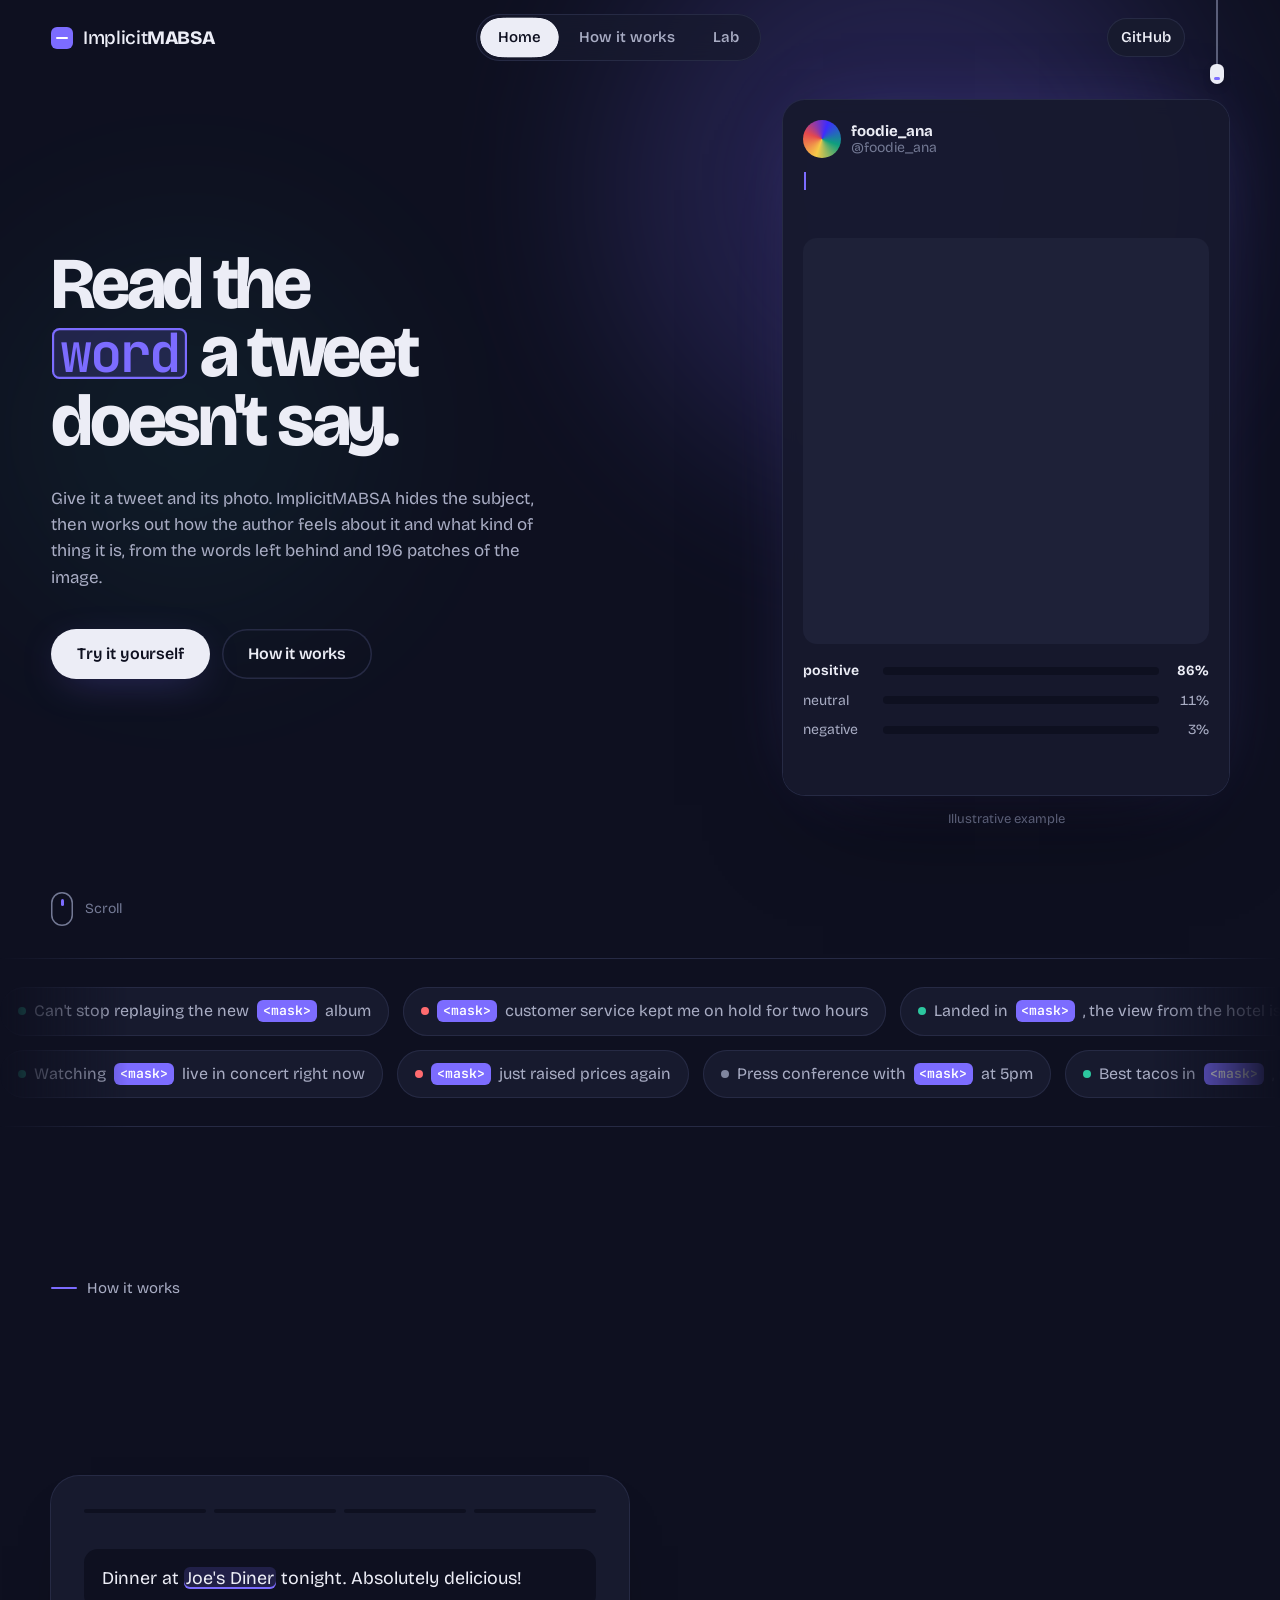
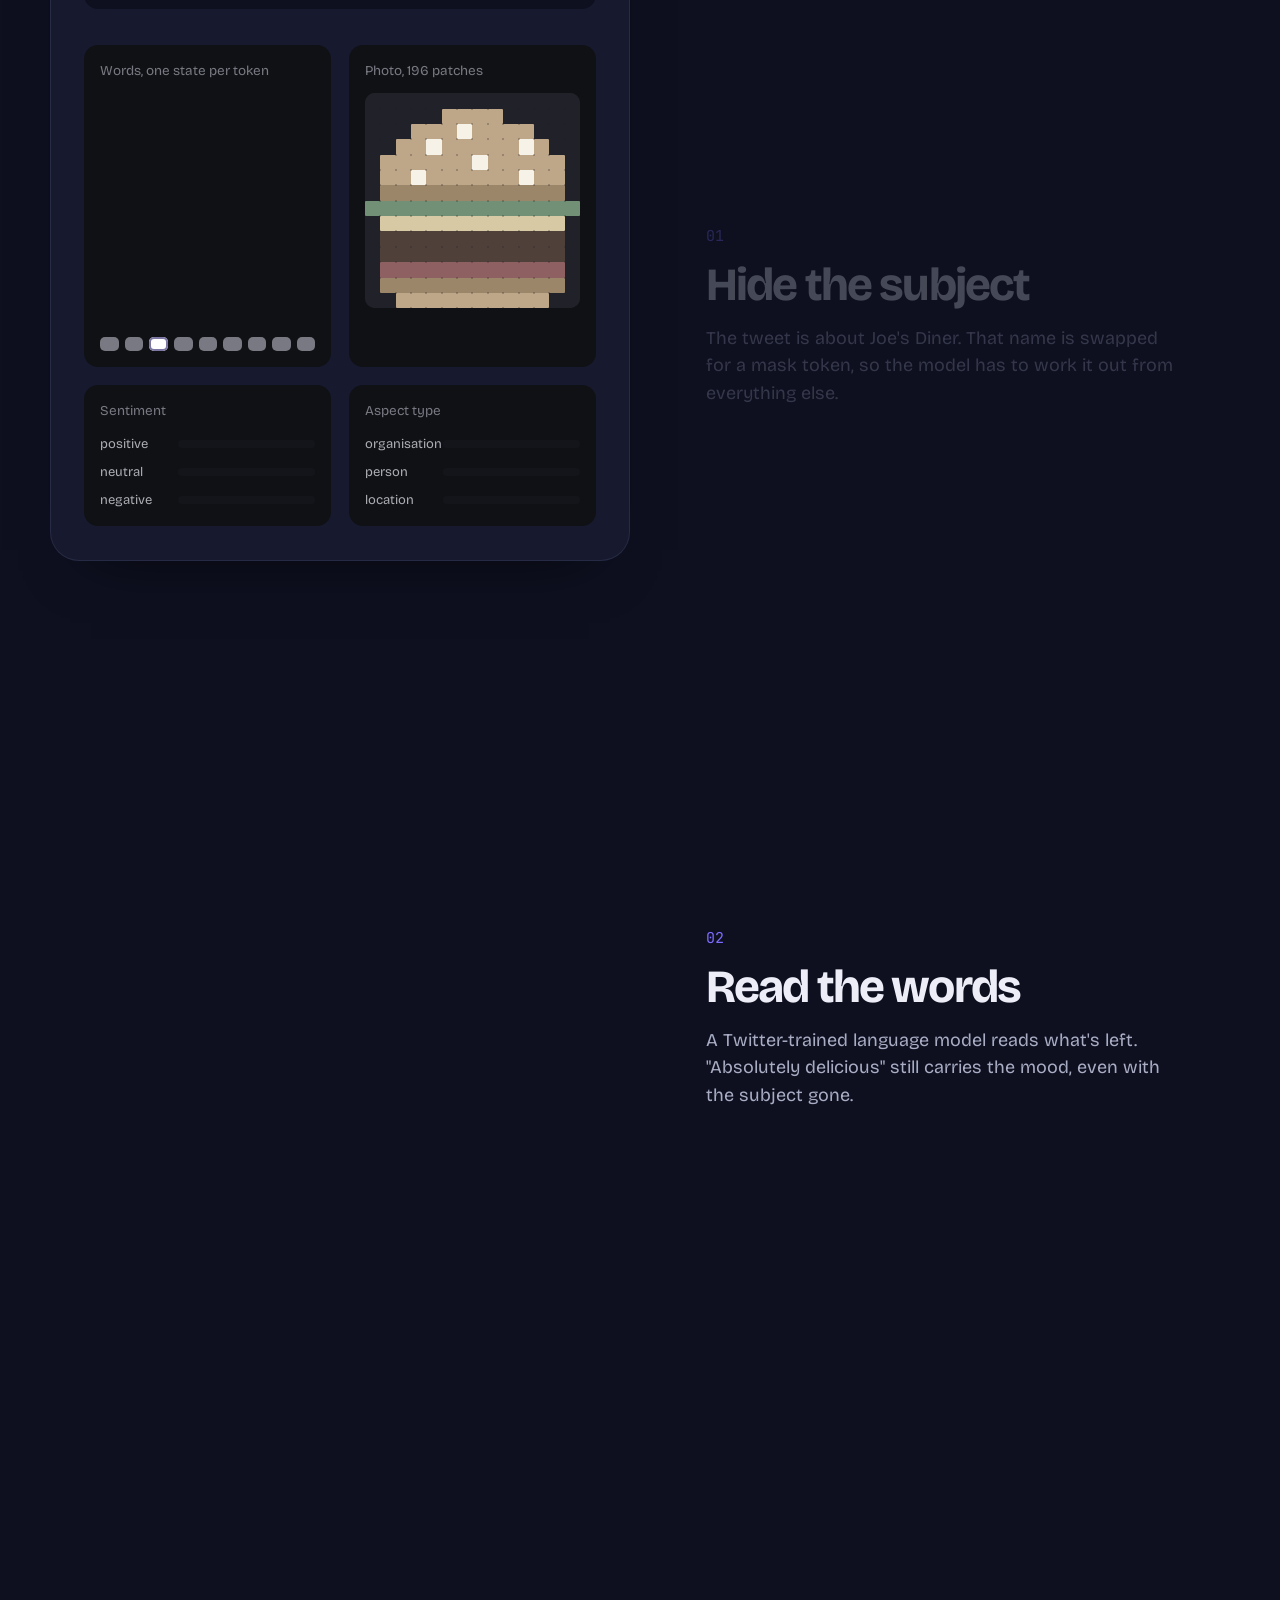
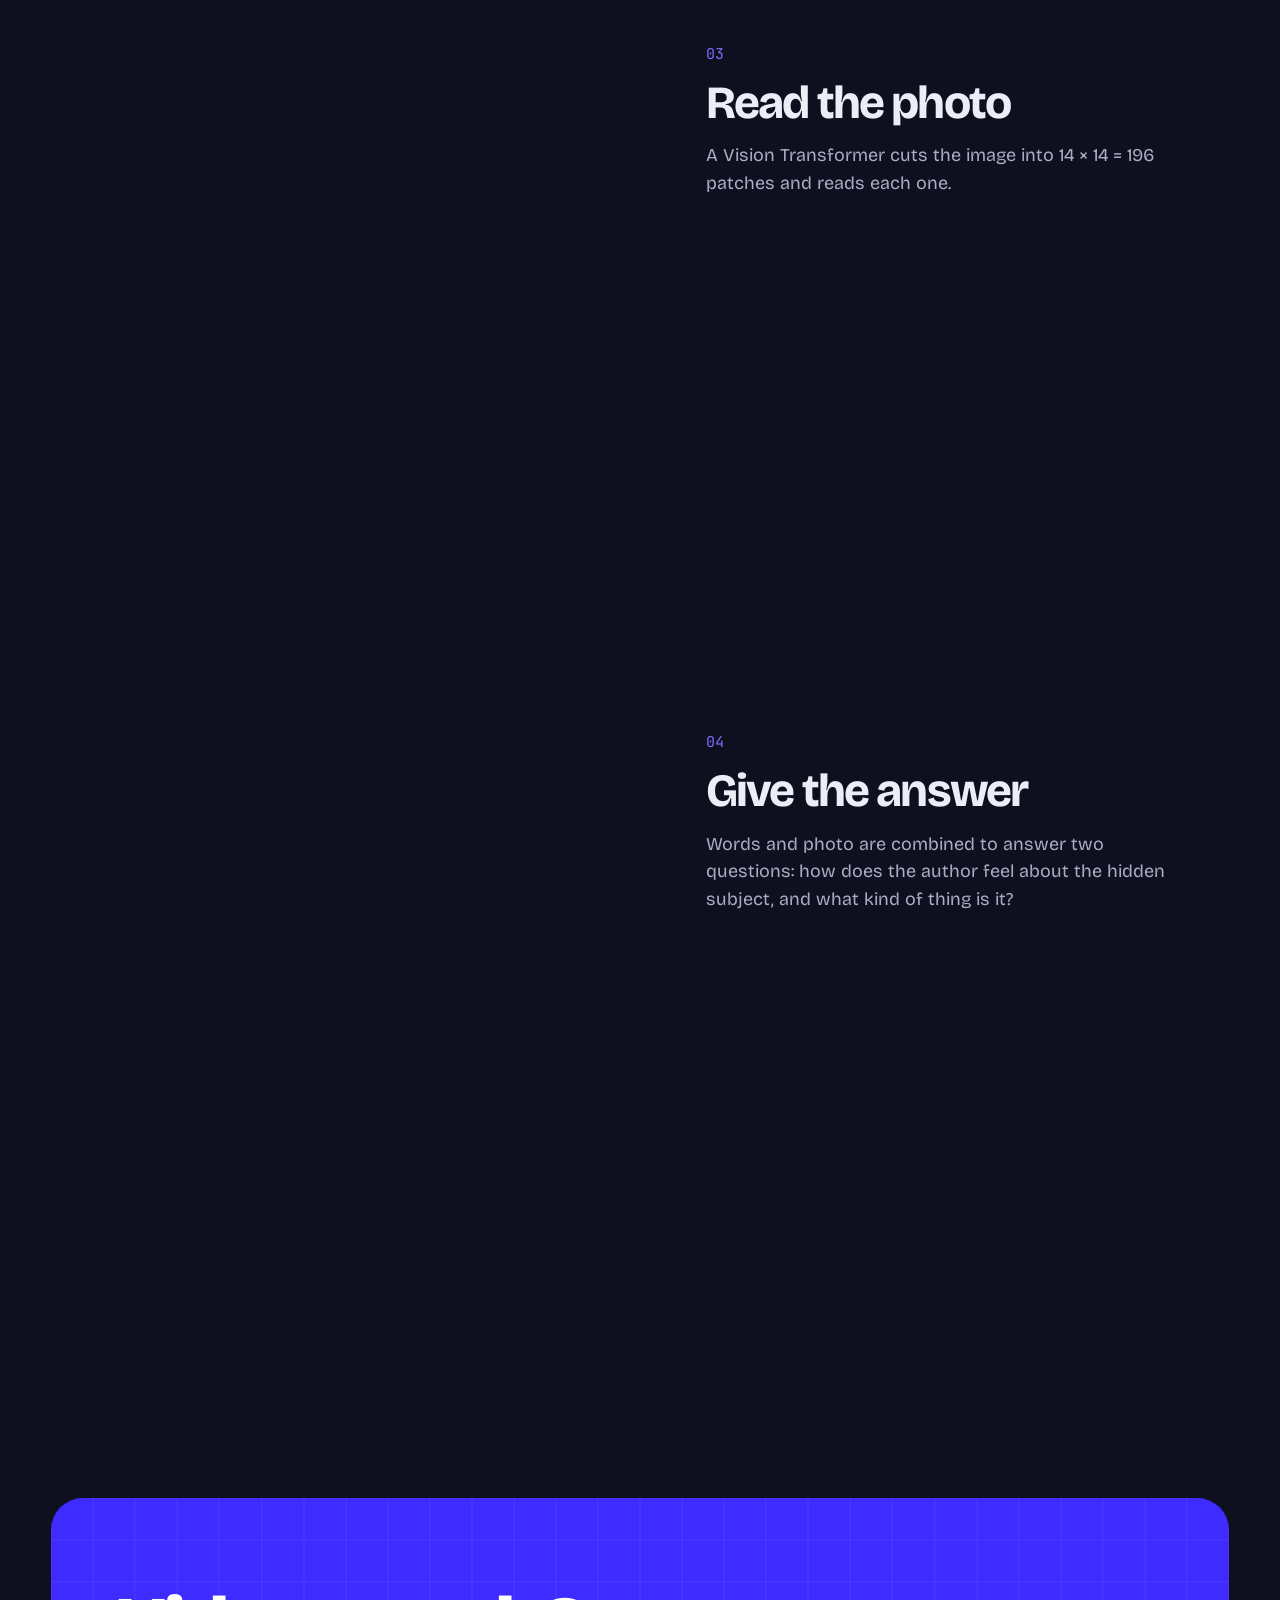
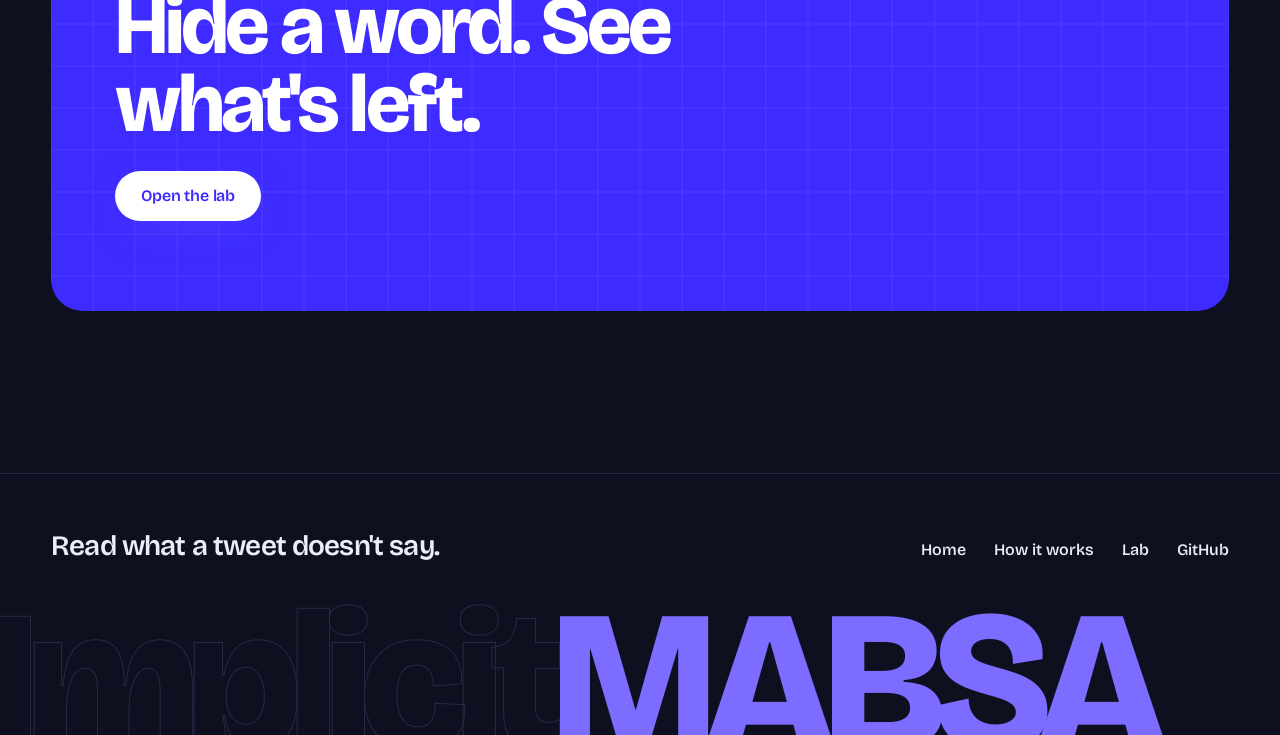
==== commit 766526fd: "Simplify the web UI to two pages Keep Home and Lab only. The how-it-works scroll story with the burg" ====
--- a/app/web/index.html
+++ b/app/web/index.html
@@ -34,9 +34,8 @@
     <nav class="bar-nav" id="nav" aria-label="Pages">
       <div class="goo" aria-hidden="true"><i class="blob blob-a"></i><i class="blob blob-b"></i></div>
       <a href="index.html" data-page="home">Home</a>
-      <a href="method.html" data-page="method">Method</a>
+      <a href="index.html#how" data-page="how">How it works</a>
       <a href="lab.html" data-page="lab">Lab</a>
-      <a href="research.html" data-page="research">Research</a>
     </nav>
     <div class="bar-end">
       <a class="bar-gh" href="https://github.com/Nishtha027/ImplicitMABSA" target="_blank" rel="noopener">GitHub</a>
@@ -49,14 +48,14 @@
   </header>
   <div class="mobile-menu" id="mobileMenu" hidden>
     <a href="index.html" data-page="home">Home</a>
-    <a href="method.html" data-page="method">Method</a>
+    <a href="index.html#how" data-page="how">How it works</a>
     <a href="lab.html" data-page="lab">Lab</a>
-    <a href="research.html" data-page="research">Research</a>
     <a href="https://github.com/Nishtha027/ImplicitMABSA" target="_blank" rel="noopener">GitHub</a>
     <button type="button" class="mm-theme" id="mmTheme">Switch theme</button>
   </div>
 
   <main>
+    <!-- 1. hero: the whole idea in one look -->
     <section class="hero wrap">
       <div class="aurora" aria-hidden="true"><i></i><i></i></div>
       <div class="hero-grid">
@@ -67,12 +66,12 @@
             <span class="ln"><span>doesn't say.</span></span>
           </h1>
           <p class="hero-lede rise">
-            Give it a tweet and its photo. ImplicitMABSA hides the subject, then infers how the author feels about it
+            Give it a tweet and its photo. ImplicitMABSA hides the subject, then works out how the author feels about it
             and what kind of thing it is, from the words left behind and 196 patches of the image.
           </p>
           <div class="hero-actions rise">
-            <a class="btn btn-primary" href="lab.html" data-magnetic><span>Open the lab</span></a>
-            <a class="btn btn-quiet" href="method.html" data-magnetic><span>See how it works</span></a>
+            <a class="btn btn-primary" href="lab.html" data-magnetic><span>Try it yourself</span></a>
+            <a class="btn btn-quiet" href="#how" data-magnetic><span>How it works</span></a>
           </div>
         </div>
 
@@ -91,75 +90,99 @@
               <div class="demo-type">hidden aspect is an <strong>organisation</strong></div>
             </div>
           </div>
-          <figcaption>Illustrative example. Try your own in the lab.</figcaption>
+          <figcaption>Illustrative example</figcaption>
         </figure>
       </div>
       <div class="hero-foot">
         <span class="scroll-cue"><i aria-hidden="true"></i>Scroll</span>
-        <span>A research project at Bennett University</span>
       </div>
     </section>
 
-    <!-- masked tweets drifting past -->
+    <!-- 2. masked tweets drifting past -->
     <section class="marquee" aria-label="Examples of tweets with the aspect hidden">
       <div class="marquee-row" id="mq1"></div>
       <div class="marquee-row rev" id="mq2"></div>
     </section>
 
-    <!-- statement that lights up as you scroll -->
-    <section class="statement wrap">
-      <p class="lit-text" id="litText">We hid the subject of every tweet. The model still read the mood from the words left behind, and the photo said less than we expected.</p>
+    <!-- 3. how it works: sticky panel builds the prediction as you scroll -->
+    <section class="how-sec wrap" id="how" aria-labelledby="howTitle">
+      <div class="how-head">
+        <span class="kicker">How it works</span>
+        <h2 class="section-title reveal" id="howTitle"><span class="ln"><span>Four steps from</span></span><span class="ln"><span>tweet to answer</span></span></h2>
+      </div>
+
+      <div class="story">
+        <div class="stage" id="stage" data-step="0" aria-hidden="true">
+          <div class="stage-rail"><span></span><span></span><span></span><span></span></div>
+          <p class="stage-tweet">Dinner at <span class="aspect-span st-aspect">Joe's Diner</span><span class="tok-mask st-mask">&lt;mask&gt;</span> tonight. Absolutely delicious!</p>
+          <div class="stage-body">
+            <div class="st-block" data-b="2"><span class="st-label">Words, one state per token</span><div class="tokens" id="tokens"></div></div>
+            <div class="st-block st-photo" data-b="3"><span class="st-label">Photo, 196 patches</span><div class="mini-photo"><div class="patches" id="storyPatches"></div></div></div>
+          </div>
+          <div class="stage-out">
+            <div class="st-block" data-b="4"><span class="st-label">Sentiment</span>
+              <div class="st-bars">
+                <div><span>positive</span><i><b style="--v:86%;--c:var(--pos)"></b></i></div>
+                <div><span>neutral</span><i><b style="--v:11%;--c:var(--neu)"></b></i></div>
+                <div><span>negative</span><i><b style="--v:3%;--c:var(--neg)"></b></i></div>
+              </div>
+            </div>
+            <div class="st-block" data-b="4"><span class="st-label">Aspect type</span>
+              <div class="st-bars">
+                <div><span>organisation</span><i><b style="--v:72%"></b></i></div>
+                <div><span>person</span><i><b style="--v:15%;--c:var(--neu)"></b></i></div>
+                <div><span>location</span><i><b style="--v:9%;--c:var(--neu)"></b></i></div>
+              </div>
+            </div>
+          </div>
+        </div>
+
+        <div class="story-steps">
+          <article class="story-step" data-step="1">
+            <span class="num">01</span>
+            <h3>Hide the subject</h3>
+            <p>The tweet is about Joe's Diner. That name is swapped for a mask token, so the model has to work it out from everything else.</p>
+          </article>
+          <article class="story-step" data-step="2">
+            <span class="num">02</span>
+            <h3>Read the words</h3>
+            <p>A Twitter-trained language model reads what's left. "Absolutely delicious" still carries the mood, even with the subject gone.</p>
+          </article>
+          <article class="story-step" data-step="3">
+            <span class="num">03</span>
+            <h3>Read the photo</h3>
+            <p>A Vision Transformer cuts the image into 14 × 14 = 196 patches and reads each one.</p>
+          </article>
+          <article class="story-step" data-step="4">
+            <span class="num">04</span>
+            <h3>Give the answer</h3>
+            <p>Words and photo are combined to answer two questions: how does the author feel about the hidden subject, and what kind of thing is it?</p>
+          </article>
+        </div>
+      </div>
     </section>
 
-    <!-- chapters: the other pages -->
-    <section class="wrap" aria-labelledby="chTitle">
-      <span class="kicker">Explore the project</span>
-      <h2 class="section-title reveal" id="chTitle"><span class="ln"><span>Three ways in</span></span></h2>
-      <ol class="chapters">
-        <li>
-          <a class="chapter-link" href="method.html">
-            <span class="ch-num">01</span>
-            <span class="ch-title">Method</span>
-            <span class="ch-desc">How a masked tweet and 196 image patches become a prediction, step by step.</span>
-            <span class="ch-go" aria-hidden="true"><svg class="arrow" viewBox="0 0 24 24"><path d="M5 12h14m-6-6 6 6-6 6" fill="none" stroke="currentColor" stroke-width="1.8" stroke-linecap="round" stroke-linejoin="round"/></svg></span>
-          </a>
-        </li>
-        <li>
-          <a class="chapter-link" href="lab.html">
-            <span class="ch-num">02</span>
-            <span class="ch-title">Lab</span>
-            <span class="ch-desc">Run the trained models on your own tweet and photo, or start from an example.</span>
-            <span class="ch-go" aria-hidden="true"><svg class="arrow" viewBox="0 0 24 24"><path d="M5 12h14m-6-6 6 6-6 6" fill="none" stroke="currentColor" stroke-width="1.8" stroke-linecap="round" stroke-linejoin="round"/></svg></span>
-          </a>
-        </li>
-        <li>
-          <a class="chapter-link" href="research.html">
-            <span class="ch-num">03</span>
-            <span class="ch-title">Research</span>
-            <span class="ch-desc">66 training runs, four models, two benchmarks, and what the numbers actually say.</span>
-            <span class="ch-go" aria-hidden="true"><svg class="arrow" viewBox="0 0 24 24"><path d="M5 12h14m-6-6 6 6-6 6" fill="none" stroke="currentColor" stroke-width="1.8" stroke-linecap="round" stroke-linejoin="round"/></svg></span>
-          </a>
-        </li>
-      </ol>
-    </section>
-
+    <!-- 4. call to action -->
     <section class="wrap">
       <div class="cta">
         <div class="cta-grid" id="ctaGrid" aria-hidden="true"></div>
         <h2>Hide a word. See what's left.</h2>
-        <a class="btn btn-primary" href="lab.html" data-magnetic><span>Try it on your tweet</span></a>
+        <a class="btn btn-primary" href="lab.html" data-magnetic><span>Open the lab</span></a>
       </div>
     </section>
   </main>
 
   <footer class="foot">
     <div class="foot-top wrap">
-      <p class="foot-lede">Multimodal implicit aspect-based sentiment analysis, built with text and images.</p>
-      <div><h4>Pages</h4><ul><li><a href="index.html">Home</a></li><li><a href="method.html">Method</a></li><li><a href="lab.html">Lab</a></li><li><a href="research.html">Research</a></li></ul></div>
-      <div><h4>Team</h4><ul><li>Nishtha Jain</li><li>Aman Swamy</li><li>Tamanna Arora</li><li><a href="https://github.com/Nishtha027/ImplicitMABSA" target="_blank" rel="noopener">GitHub</a></li></ul></div>
+      <p class="foot-lede">Read what a tweet doesn't say.</p>
+      <ul class="foot-links">
+        <li><a href="index.html">Home</a></li>
+        <li><a href="index.html#how">How it works</a></li>
+        <li><a href="lab.html">Lab</a></li>
+        <li><a href="https://github.com/Nishtha027/ImplicitMABSA" target="_blank" rel="noopener">GitHub</a></li>
+      </ul>
     </div>
     <span class="foot-word" aria-hidden="true">Implicit<b>MABSA</b></span>
-    <div class="foot-base wrap"><span>Bennett University, Greater Noida</span><span>Twitter-2015 and Twitter-2017 benchmarks</span></div>
   </footer>
 
   <script src="script.js"></script>
--- a/app/web/style.css
+++ b/app/web/style.css
@@ -248,27 +248,6 @@
 .mq:hover { color: var(--ink); box-shadow: inset 0 0 0 1px var(--ultra); }
 .mq .dot { width: 8px; height: 8px; border-radius: 50%; background: var(--c); }
 
-/* ---------- HOME: statement that lights up word by word ---------- */
-.statement { padding-top: clamp(100px, 18vh, 200px); padding-bottom: clamp(100px, 18vh, 200px); }
-.lit-text { font-size: clamp(2rem, 4.4vw, 4.4rem); line-height: 1.08; letter-spacing: -.035em; font-weight: 680; max-width: 22ch; margin: 0; }
-.lit-text .w { opacity: .14; transition: opacity .25s linear; }
-.lit-text .w.on { opacity: 1; }
-.lit-text .tok-mask { font-size: .6em; vertical-align: .15em; }
-
-/* ---------- HOME: chapters index ---------- */
-.chapters { list-style: none; margin: 48px 0 0; padding: 0; border-top: 1px solid var(--line); }
-.chapter-link { position: relative; display: grid; grid-template-columns: 90px minmax(0, 1fr) minmax(0, 1fr) 64px; gap: 24px; align-items: center; padding: clamp(26px, 4vh, 44px) 20px; border-bottom: 1px solid var(--line); text-decoration: none; overflow: hidden; isolation: isolate; }
-.chapter-link::before { content: ""; position: absolute; inset: 0; z-index: -1; background: var(--ultra); transform: scaleY(0); transform-origin: bottom; transition: transform .6s var(--ease-io); }
-.chapter-link:hover::before, .chapter-link:focus-visible::before { transform: scaleY(1); transform-origin: top; }
-.chapter-link:hover, .chapter-link:focus-visible { color: #fff; }
-.ch-num { font-family: var(--mono); font-size: 14px; color: var(--ink-3); transition: color .4s; }
-.ch-title { font-size: clamp(2.2rem, 5.4vw, 5.2rem); line-height: 1; font-weight: 740; letter-spacing: -.045em; transition: transform .6s var(--ease); }
-.ch-desc { color: var(--ink-2); max-width: 36ch; transition: color .4s; }
-.chapter-link:hover .ch-num, .chapter-link:hover .ch-desc { color: rgba(255, 255, 255, .85); }
-.chapter-link:hover .ch-title { transform: translateX(16px); }
-.ch-go { width: 64px; height: 64px; border-radius: 50%; display: grid; place-items: center; box-shadow: inset 0 0 0 1.5px var(--line); transition: transform .6s var(--spring), background .4s, box-shadow .4s, color .4s; }
-.chapter-link:hover .ch-go { transform: rotate(-45deg); background: #fff; color: var(--ultra-deep); box-shadow: none; }
-
 /* ---------- CTA band ---------- */
 .cta { position: relative; margin-top: clamp(100px, 16vh, 180px); padding: clamp(60px, 10vh, 110px) clamp(24px, 5vw, 80px); border-radius: 32px; overflow: hidden; background: var(--ultra-deep); color: #fff; isolation: isolate; }
 .cta-grid { position: absolute; inset: 0; z-index: -1; display: grid; grid-template-columns: repeat(28, 1fr); opacity: .35; }
@@ -280,7 +259,9 @@
 :root[data-theme="dark"] .cta .btn-primary::before, :root:not([data-theme="light"]) .cta .btn-primary::before { background: #0E1020; }
 .cta .btn-primary:hover { color: #fff; }
 
-/* ---------- METHOD: scroll story ---------- */
+/* ---------- HOME: how it works, scroll story ---------- */
+.how-sec { padding-top: clamp(100px, 16vh, 180px); scroll-margin-top: 40px; }
+.how-head { margin-bottom: clamp(24px, 4vh, 48px); }
 .story { display: grid; grid-template-columns: minmax(0, 1.05fr) minmax(0, .95fr); gap: clamp(32px, 6vw, 110px); align-items: start; }
 .stage { position: sticky; top: 12vh; height: 76vh; min-height: 520px; border-radius: 28px; background: var(--paper); box-shadow: 0 0 0 1px var(--line), var(--shadow); padding: clamp(20px, 2.6vw, 36px); display: grid; grid-template-rows: auto auto 1fr auto; gap: 18px; overflow: hidden; }
 .stage-rail { display: grid; grid-template-columns: repeat(4, 1fr); gap: 8px; }
@@ -312,39 +293,9 @@
 .story-step { min-height: 78vh; display: flex; flex-direction: column; justify-content: center; opacity: .25; transition: opacity .6s var(--ease); }
 .story-step.on { opacity: 1; }
 .story-step .num { font-family: var(--mono); color: var(--ultra); font-size: 15px; margin-bottom: 14px; }
-.story-step h2 { margin: 0 0 16px; font-size: clamp(2rem, 3.6vw, 3.4rem); line-height: 1; letter-spacing: -.04em; font-weight: 730; }
+.story-step h3 { margin: 0 0 16px; font-size: clamp(2rem, 3.6vw, 3.4rem); line-height: 1; letter-spacing: -.04em; font-weight: 730; }
 .story-step p { color: var(--ink-2); font-size: 18px; max-width: 40ch; margin: 0; }
 .story-step .fact { margin-top: 22px; display: inline-flex; gap: 10px; align-items: center; font-size: 14.5px; color: var(--ink-2); padding: 10px 14px; border-radius: 999px; background: var(--paper); box-shadow: inset 0 0 0 1px var(--line); width: fit-content; }
-
-/* ---------- METHOD: four models ---------- */
-.models-sec { padding-top: clamp(80px, 14vh, 160px); }
-.tabs { display: inline-flex; gap: 4px; padding: 4px; border-radius: 999px; background: var(--paper); box-shadow: inset 0 0 0 1px var(--line); position: relative; margin: 28px 0 32px; flex-wrap: wrap; }
-.tabs button { position: relative; z-index: 1; border: 0; background: none; padding: 10px 18px; border-radius: 999px; font-weight: 600; font-size: 15px; color: var(--ink-2); cursor: pointer; transition: color .3s; }
-.tabs button[aria-selected="true"] { color: var(--on-ink); }
-.tab-pill { position: absolute; top: 4px; bottom: 4px; left: 0; width: 0; border-radius: 999px; background: var(--ink); transition: transform .5s var(--spring), width .5s var(--spring); }
-.model-view { display: grid; grid-template-columns: minmax(0, 1.4fr) minmax(0, .6fr); gap: 24px; align-items: stretch; }
-.schema { background: var(--paper); border-radius: 28px; box-shadow: 0 0 0 1px var(--line); padding: 20px; }
-.schema svg { width: 100%; height: auto; display: block; }
-.schema .node rect { fill: var(--fog); stroke: var(--line); stroke-width: 1.5; transition: fill .5s, stroke .5s, opacity .5s; }
-.schema .node text { fill: var(--ink); font: 600 15px var(--font); transition: opacity .5s; }
-.schema .node .sub { fill: var(--ink-3); font: 400 12.5px var(--font); }
-.schema .node.off rect, .schema .node.off text { opacity: .25; }
-.schema .node.fuse rect { fill: var(--ultra-soft); stroke: var(--ultra); }
-.schema .flow { fill: none; stroke: var(--line); stroke-width: 2; transition: stroke .5s, opacity .5s; }
-.schema .flow.live { stroke: var(--ultra); stroke-dasharray: 6 8; animation: flow 1s linear infinite; }
-.schema .flow.off { opacity: .2; }
-@keyframes flow { to { stroke-dashoffset: -28; } }
-.model-card { background: var(--paper); border-radius: 28px; box-shadow: 0 0 0 1px var(--line); padding: 28px; display: grid; align-content: space-between; gap: 24px; }
-.model-card h3 { margin: 0 0 10px; font-size: 28px; letter-spacing: -.03em; }
-.model-card p { margin: 0; color: var(--ink-2); }
-.mc-score { display: grid; gap: 4px; }
-.mc-score strong { font-size: clamp(3rem, 5vw, 4.4rem); line-height: 1; letter-spacing: -.05em; font-weight: 760; font-variant-numeric: tabular-nums; }
-.mc-score span { font-size: 14px; color: var(--ink-3); }
-.spec { margin: clamp(80px, 12vh, 140px) 0 0; display: grid; grid-template-columns: repeat(3, 1fr); border-top: 1px solid var(--line); }
-.spec div { padding: 24px 24px 24px 0; border-bottom: 1px solid var(--line); }
-.spec div:not(:nth-child(3n + 1)) { padding-left: 24px; border-left: 1px solid var(--line); }
-.spec dt { font-size: 14px; color: var(--ink-3); margin-bottom: 6px; }
-.spec dd { margin: 0; font-size: 18px; font-weight: 600; letter-spacing: -.01em; }
 
 /* ---------- LAB ---------- */
 .lab-head { display: grid; grid-template-columns: minmax(0, 1fr) auto; gap: 40px; align-items: end; }
@@ -484,74 +435,20 @@
 .model dd strong { font-size: 20px; color: var(--ink); letter-spacing: -.02em; font-variant-numeric: tabular-nums; }
 .model .model-name { font-family: var(--mono); font-size: 13px; color: var(--ultra); }
 
-/* ---------- RESEARCH ---------- */
-.chart-sec { padding-top: 20px; }
-.chart-controls { display: flex; flex-wrap: wrap; gap: 12px; align-items: center; justify-content: space-between; margin-bottom: 28px; }
-.chart-controls .seg { width: 300px; }
-.chart { background: var(--paper); border-radius: 28px; box-shadow: 0 0 0 1px var(--line), var(--shadow); padding: clamp(22px, 3.2vw, 44px); }
-.chart-title { margin: 0 0 6px; font-size: clamp(1.4rem, 2.2vw, 2rem); letter-spacing: -.03em; font-weight: 700; }
-.chart-sub { margin: 0 0 30px; color: var(--ink-3); font-size: 14.5px; }
-.crows { position: relative; display: grid; gap: 16px; }
-.crow { display: grid; grid-template-columns: 150px 1fr 120px; gap: 18px; align-items: center; }
-.crow-name { font-weight: 600; font-size: 16px; }
-.crow-name.muted { color: var(--ink-3); font-weight: 500; }
-.crow-track { position: relative; height: 36px; border-radius: 10px; background: var(--fog); }
-.crow-bar { position: absolute; left: 0; top: 0; bottom: 0; width: var(--w, 0%); border-radius: 10px; background: var(--c, var(--ink-3)); transition: width 1s var(--ease), background .5s; }
-.crow-bar.best { background: var(--ultra); box-shadow: 0 0 30px -6px var(--glow); }
-.crow-err { position: absolute; top: 50%; height: 2px; margin-top: -1px; background: var(--ink); left: var(--l); width: var(--ew); transition: left 1s var(--ease), width 1s var(--ease), opacity .4s; opacity: .7; }
-.crow-err::before, .crow-err::after { content: ""; position: absolute; top: -6px; width: 2px; height: 14px; background: inherit; }
-.crow-err::before { left: 0; } .crow-err::after { right: 0; }
-.crow-val { font-variant-numeric: tabular-nums; font-size: 20px; font-weight: 700; letter-spacing: -.02em; text-align: right; }
-.crow-val small { font-size: 13px; color: var(--ink-3); font-weight: 500; margin-left: 4px; }
-.chart-note { margin: 24px 0 0; color: var(--ink-2); font-size: 15px; max-width: 70ch; }
-
-.reasons { display: grid; grid-template-columns: repeat(3, 1fr); gap: 20px; margin-top: 48px; }
-.reason { background: var(--paper); border-radius: 24px; box-shadow: 0 0 0 1px var(--line); padding: 28px; display: grid; gap: 14px; align-content: start; transition: transform .5s var(--spring), box-shadow .3s; }
-.reason:hover { transform: translateY(-8px); box-shadow: 0 0 0 1.5px var(--ultra), var(--shadow); }
-.reason-art { height: 110px; border-radius: var(--r-md); background: var(--fog); display: grid; place-items: center; overflow: hidden; }
-.reason h3 { margin: 0; font-size: 22px; letter-spacing: -.02em; line-height: 1.2; }
-.reason p { margin: 0; color: var(--ink-2); font-size: 15.5px; }
-.ra-share { display: flex; gap: 10px; align-items: center; }
-.ra-share i { width: 46px; height: 46px; border-radius: 8px; background: linear-gradient(135deg, #E9A23B, #E5484D); }
-.ra-share b { display: inline-block; font: 600 12px var(--mono); padding: 4px 8px; border-radius: 6px; background: var(--paper); }
-.ra-ent { display: flex; gap: 6px; }
-.ra-ent span { font: 600 13px var(--mono); padding: 6px 9px; border-radius: 6px; background: var(--paper); color: var(--ink-2); }
-.ra-ent span:nth-child(2) { background: var(--ultra); color: #fff; }
-.ra-words { font-size: 15px; color: var(--ink-2); }
-.ra-words em { font-style: normal; color: var(--pos); font-weight: 700; }
-
-.limits { display: grid; grid-template-columns: minmax(0, .8fr) minmax(0, 1.2fr); gap: clamp(32px, 6vw, 100px); margin-top: clamp(100px, 16vh, 180px); }
-.limits ul { list-style: none; margin: 0; padding: 0; border-top: 1px solid var(--line); }
-.limits li { padding: 20px 0; border-bottom: 1px solid var(--line); color: var(--ink-2); font-size: 17px; display: grid; grid-template-columns: 28px 1fr; gap: 12px; }
-.limits li::before { content: ""; width: 10px; height: 10px; margin-top: 9px; border-radius: 3px; background: var(--ultra); }
-
-.team { margin-top: clamp(100px, 16vh, 180px); }
-.team-grid { display: grid; grid-template-columns: repeat(3, 1fr); gap: 20px; margin-top: 36px; }
-.person { position: relative; border-radius: 24px; background: var(--paper); box-shadow: 0 0 0 1px var(--line); padding: 26px; overflow: hidden; display: grid; gap: 40px; transition: box-shadow .3s; }
-.person:hover { box-shadow: 0 0 0 1.5px var(--ultra); }
-.person .initials { width: 72px; height: 72px; border-radius: 20px; display: grid; place-items: center; font-size: 26px; font-weight: 760; color: #fff; background: var(--g); transition: transform .6s var(--spring), border-radius .6s var(--ease); }
-.person:hover .initials { transform: rotate(-8deg) scale(1.08); border-radius: 50%; }
-.person h3 { margin: 0; font-size: 24px; letter-spacing: -.03em; }
-.person p { margin: 4px 0 0; color: var(--ink-3); font-size: 15px; }
-
 /* ---------- footer ---------- */
 .foot { position: relative; margin-top: clamp(120px, 18vh, 200px); border-top: 1px solid var(--line); overflow: hidden; }
-.foot-top { display: grid; grid-template-columns: minmax(0, 1.4fr) repeat(2, minmax(0, .6fr)); gap: 32px; padding-top: 56px; padding-bottom: 32px; }
-.foot h4 { margin: 0 0 14px; font-size: 14px; font-weight: 500; color: var(--ink-3); }
-.foot ul { list-style: none; margin: 0; padding: 0; display: grid; gap: 8px; }
+.foot-top { display: flex; justify-content: space-between; align-items: end; flex-wrap: wrap; gap: 24px 40px; padding-top: 56px; padding-bottom: 32px; }
+.foot-links { list-style: none; margin: 0; padding: 0; display: flex; flex-wrap: wrap; gap: 10px 28px; font-size: 16px; font-weight: 550; }
 .foot a { text-decoration: none; transition: color .2s; }
 .foot a:hover { color: var(--ultra); }
 .foot-lede { font-size: clamp(1.4rem, 2.2vw, 2rem); letter-spacing: -.03em; line-height: 1.15; font-weight: 600; max-width: 22ch; margin: 0; }
 .foot-word { display: block; font-size: 15.6vw; line-height: .78; font-weight: 800; letter-spacing: -.06em; white-space: nowrap; color: transparent; -webkit-text-stroke: 1px var(--line); margin: 10px 0 -2vw calc(var(--gutter) * -0.2); user-select: none; transition: -webkit-text-stroke-color .4s; }
 .foot-word b { color: var(--ultra); -webkit-text-stroke: 0; font-weight: 800; }
-.foot-base { display: flex; justify-content: space-between; gap: 16px; flex-wrap: wrap; padding-top: 18px; padding-bottom: 26px; font-size: 14px; color: var(--ink-3); border-top: 1px solid var(--line); position: relative; z-index: 1; background: var(--fog); }
 
 /* ---------- responsive ---------- */
 @media (max-width: 1100px) {
   .lab-head { grid-template-columns: 1fr; }
   .fan { justify-self: center; }
-  .chapter-link { grid-template-columns: 60px minmax(0, 1fr) 56px; }
-  .ch-desc { display: none; }
 }
 @media (max-width: 980px) {
   .hero-grid { grid-template-columns: 1fr; }
@@ -561,25 +458,13 @@
   .stage { position: sticky; top: 76px; height: auto; min-height: 0; z-index: 2; }
   .stage-body { grid-template-columns: 1.2fr .8fr; }
   .story-step { min-height: 60vh; }
-  .model-view { grid-template-columns: 1fr; }
   .lab-grid { grid-template-columns: 1fr; }
   .results { position: relative; top: 0; min-height: 0; }
-  .reasons, .team-grid { grid-template-columns: 1fr; }
-  .limits { grid-template-columns: 1fr; }
-  .spec { grid-template-columns: 1fr 1fr; }
-  .spec div:not(:nth-child(3n + 1)) { padding-left: 0; border-left: 0; }
-  .spec div:nth-child(even) { padding-left: 24px; border-left: 1px solid var(--line); }
-  .foot-top { grid-template-columns: 1fr 1fr; }
-  .foot-top > :first-child { grid-column: 1 / -1; }
 }
 @media (max-width: 760px) {
   .bar { grid-template-columns: 1fr auto; padding-right: var(--gutter); }
   .bar-nav, .bar-gh, .cord { display: none; }
   .menu-btn { display: block; }
-  .crow { grid-template-columns: 96px 1fr 70px; gap: 10px; }
-  .crow-val { font-size: 16px; }
-  .crow-val small { display: none; }
-  .chart-controls .seg { width: 100%; }
   .stage-tweet { font-size: 15px; }
   .stage-out { display: none; }
 }
@@ -588,21 +473,18 @@
   .hero-title .ln { white-space: normal; }
   .verdict { grid-template-columns: 1fr; }
   .models { grid-template-columns: 1fr; }
-  .chapter-link { grid-template-columns: 1fr 48px; padding: 24px 6px; }
-  .ch-num { display: none; }
-  .ch-go { width: 48px; height: 48px; }
   .state-empty, .state-loading, .state-error { padding: 40px 0; }
   .fan { width: 300px; transform: scale(.92); }
   .hero-foot { display: none; }
-  .spec { grid-template-columns: 1fr; }
-  .spec div:nth-child(even) { padding-left: 0; border-left: 0; }
-  .stage-body { grid-template-columns: 1fr; }
-  .st-photo { display: none; }
+  .stage { padding: 16px; gap: 12px; }
+  .stage-body { grid-template-columns: 1fr 1fr; gap: 10px; }
+  .st-block { padding: 10px; }
+  .tokens { gap: 3px; }
+  .tokens i { min-width: 8px; }
 }
 
 @media (prefers-reduced-motion: reduce) {
   *, *::before, *::after { animation-duration: .001ms !important; animation-iteration-count: 1 !important; transition-duration: .001ms !important; transition-delay: 0s !important; }
   html { scroll-behavior: auto; }
   .reveal .ln > span, .rise { transform: none !important; opacity: 1 !important; }
-  .lit-text .w { opacity: 1; }
-}
+}
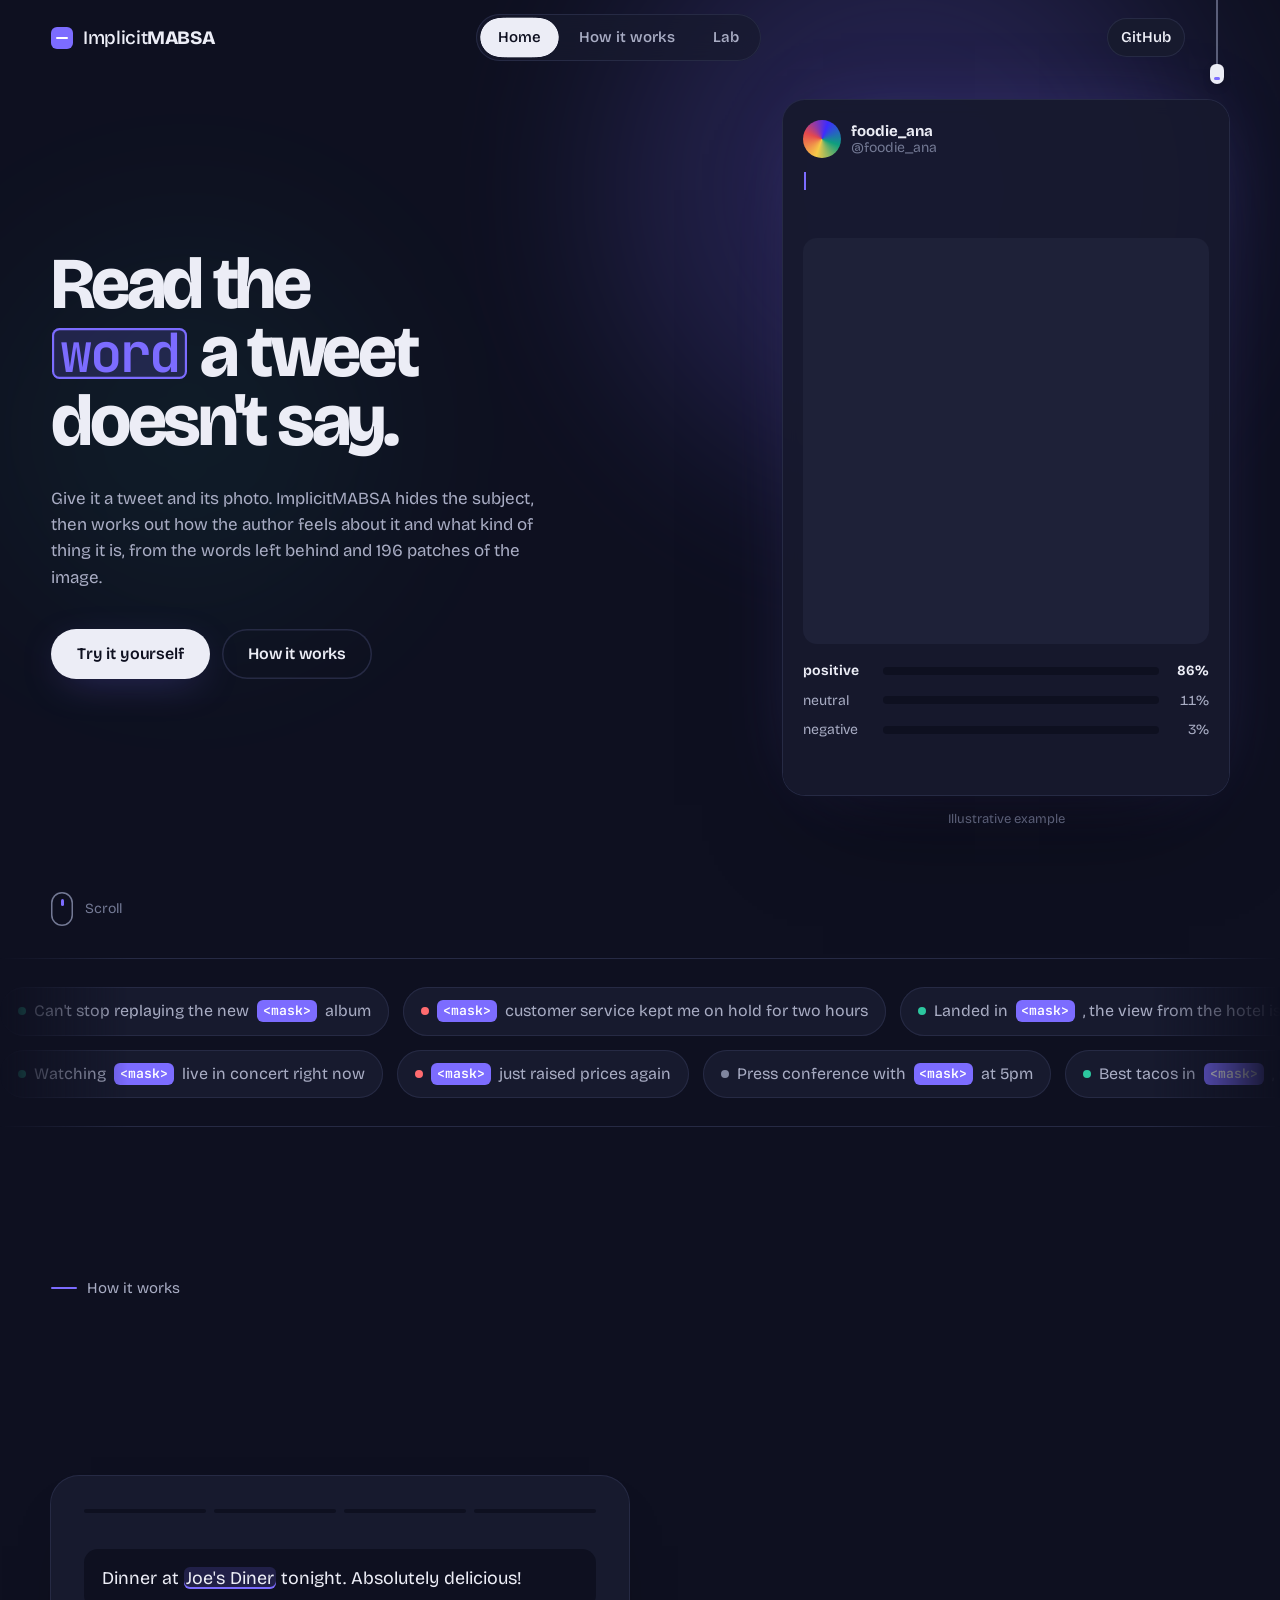
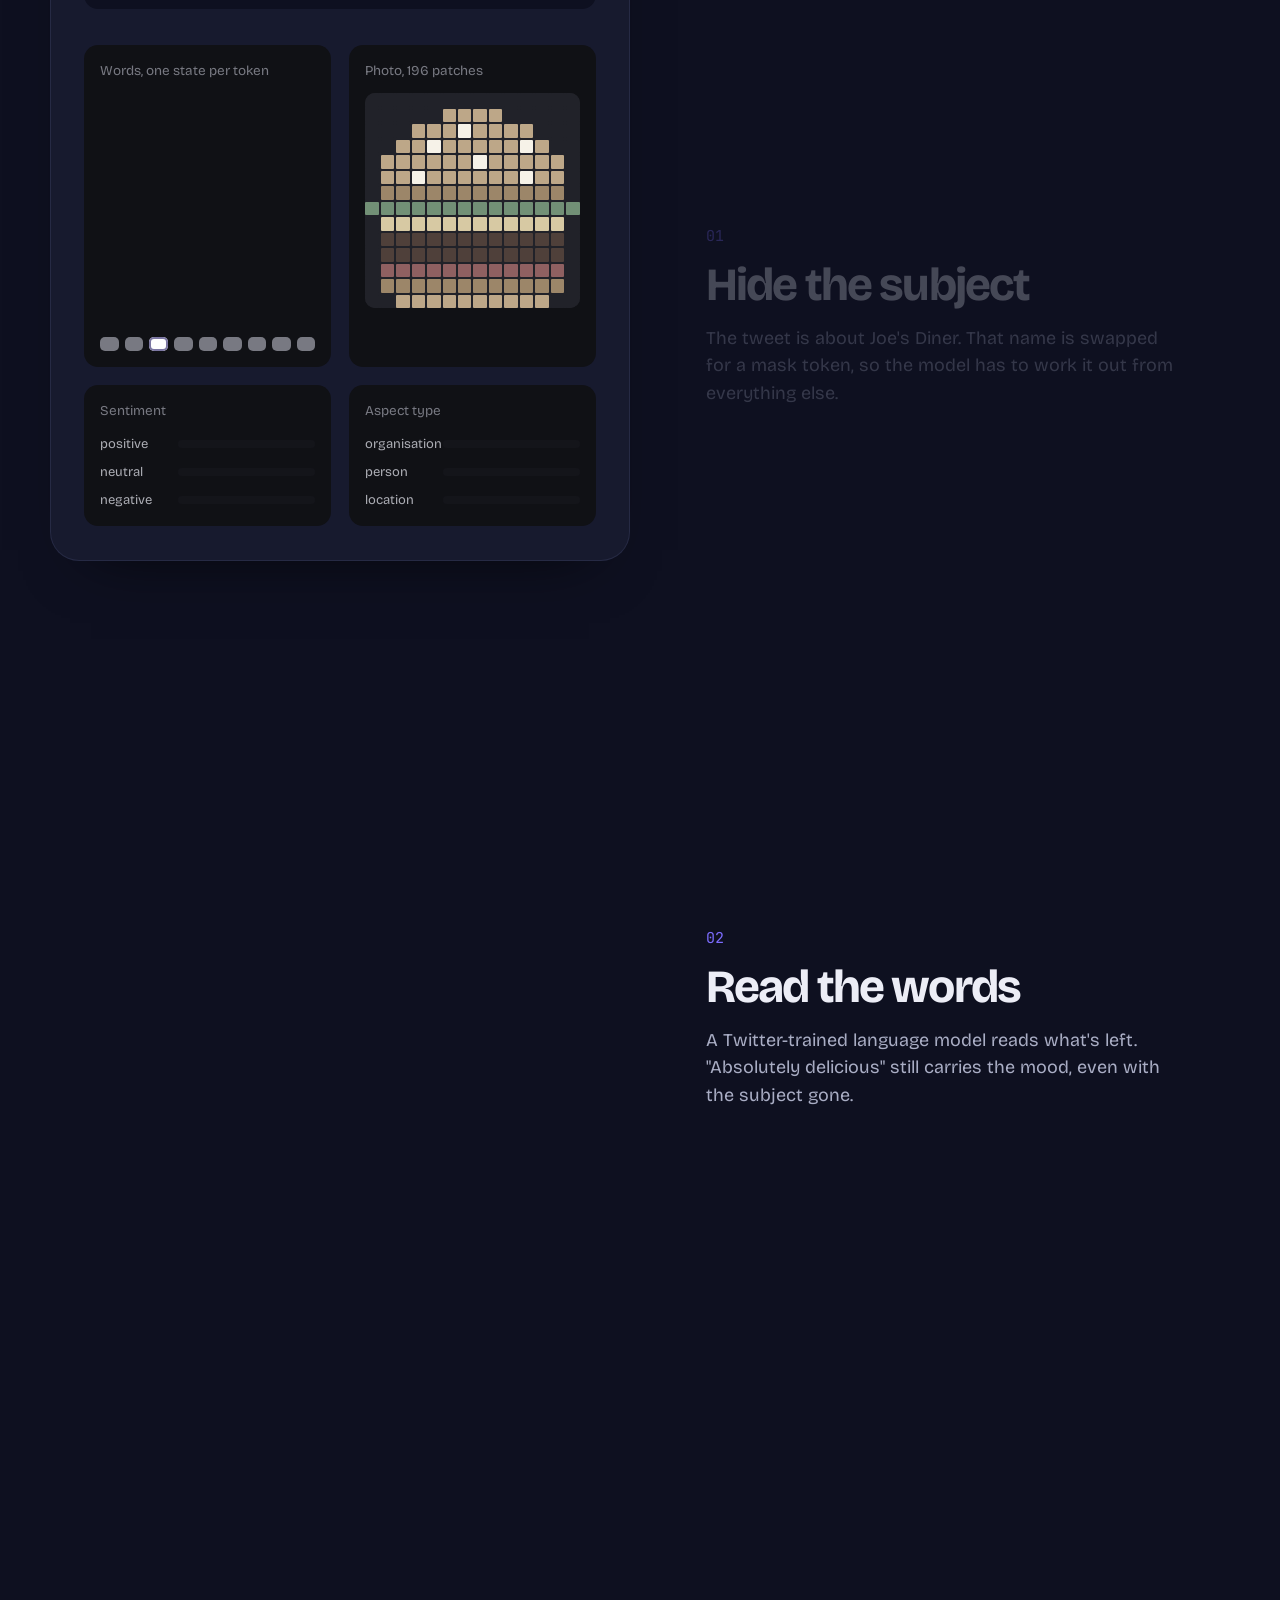
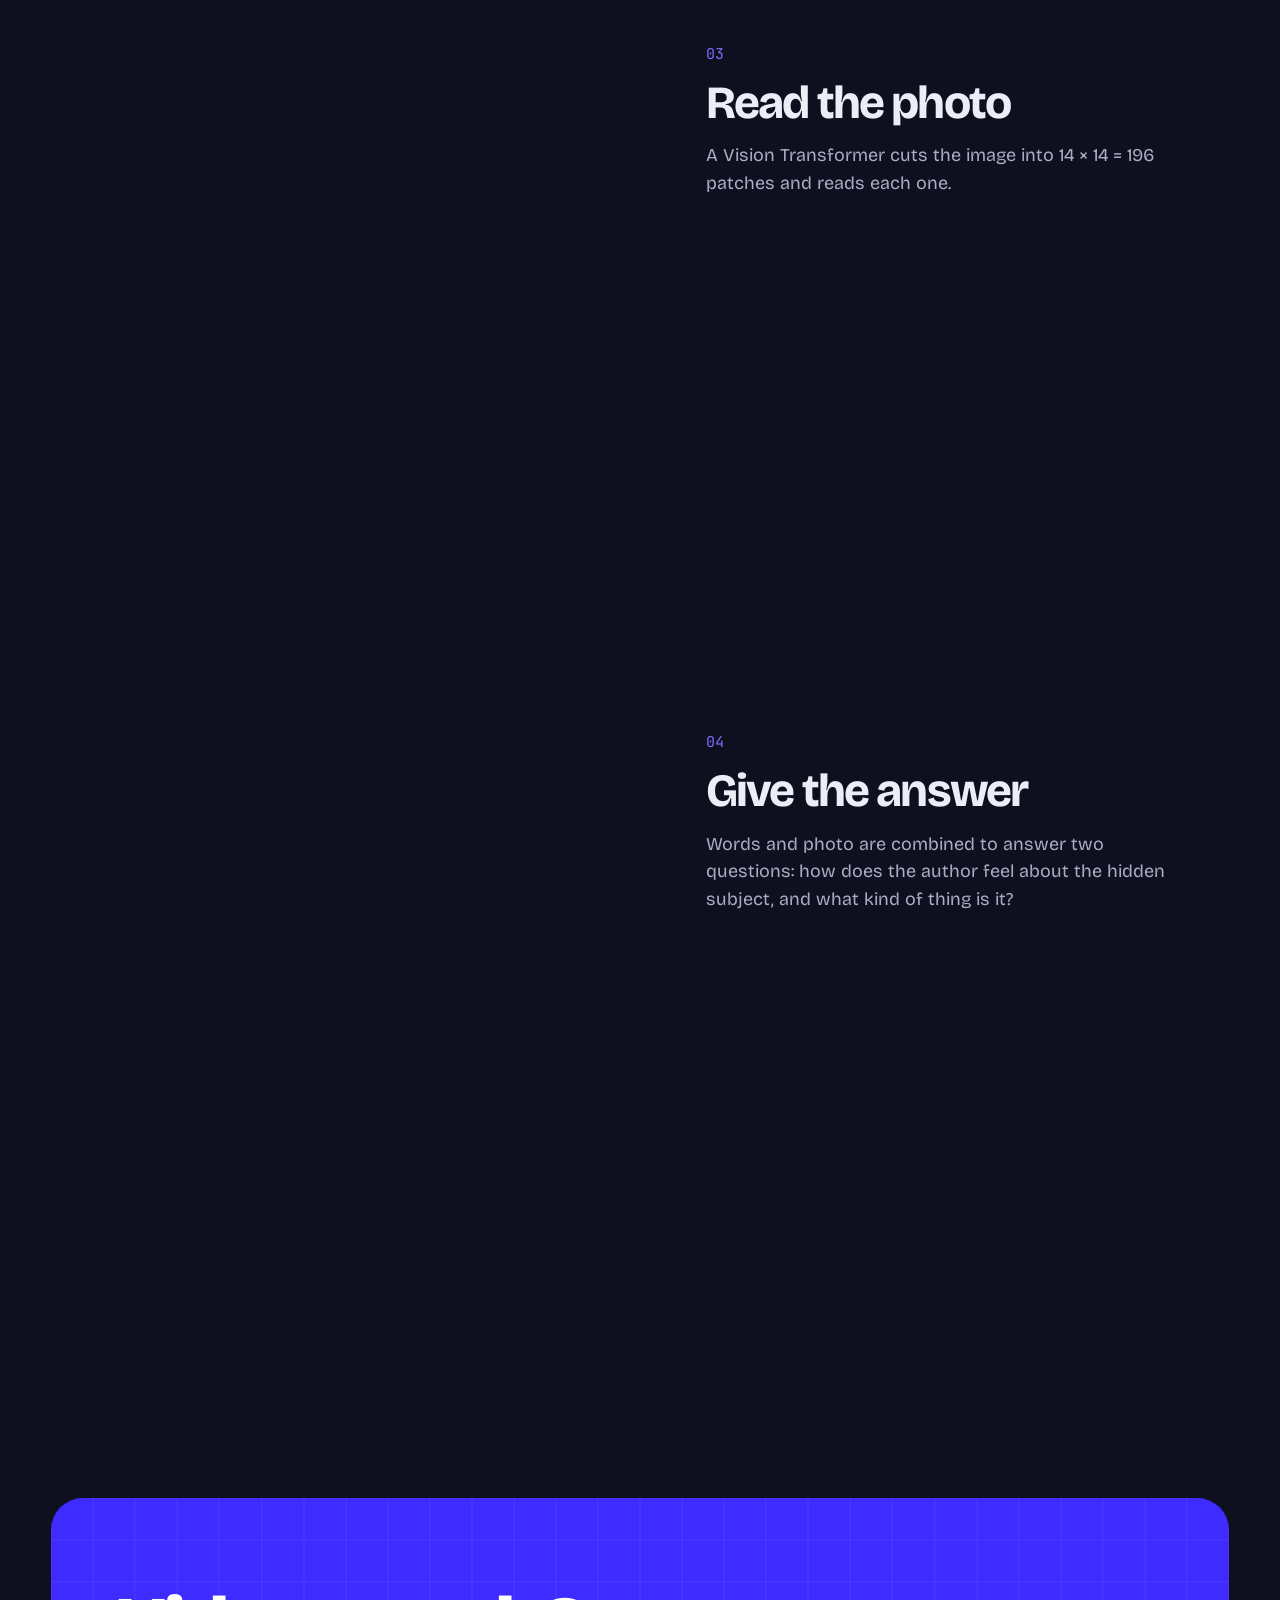
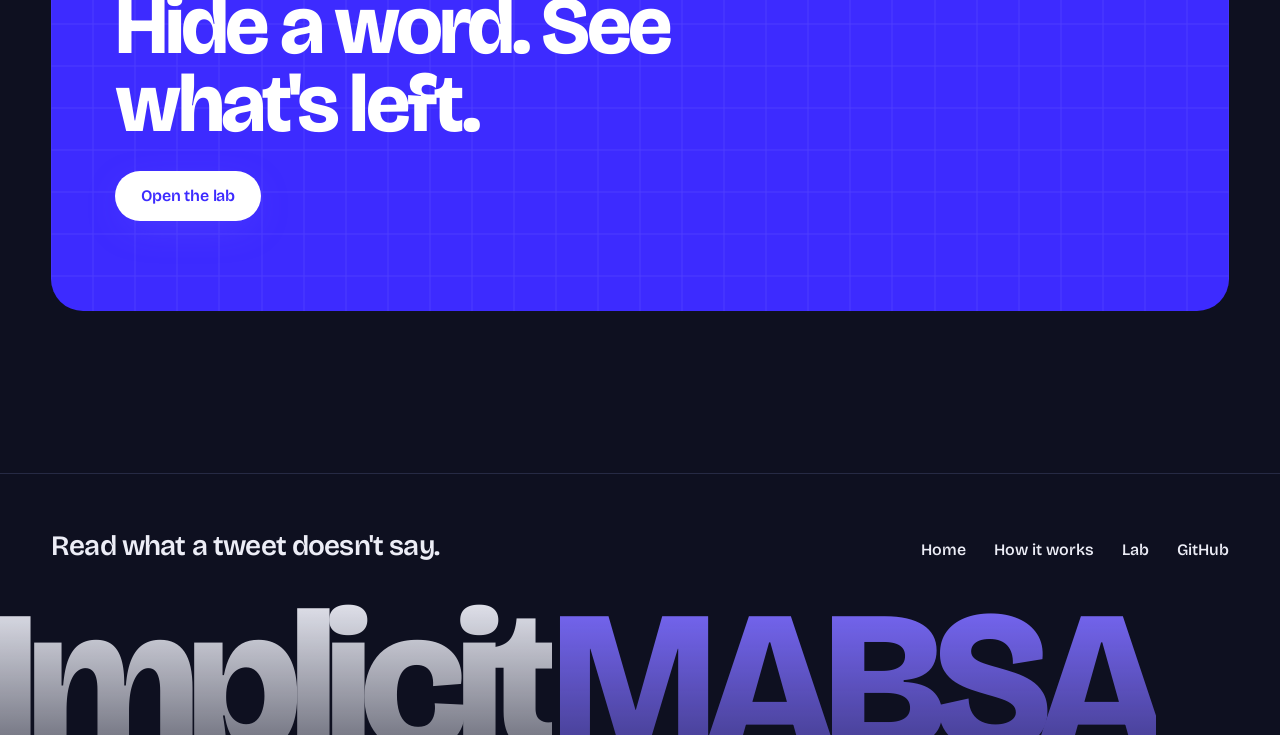
==== commit 43bc15e3: "Fix footer links and make the footer wordmark readable The giant ImplicitMABSA wordmark overlapped t" ====
--- a/app/web/index.html
+++ b/app/web/index.html
@@ -182,7 +182,7 @@
         <li><a href="https://github.com/Nishtha027/ImplicitMABSA" target="_blank" rel="noopener">GitHub</a></li>
       </ul>
     </div>
-    <span class="foot-word" aria-hidden="true">Implicit<b>MABSA</b></span>
+    <div class="foot-word" aria-hidden="true"><span>Implicit</span><b>MABSA</b></div>
   </footer>
 
   <script src="script.js"></script>
--- a/app/web/style.css
+++ b/app/web/style.css
@@ -442,8 +442,18 @@
 .foot a { text-decoration: none; transition: color .2s; }
 .foot a:hover { color: var(--ultra); }
 .foot-lede { font-size: clamp(1.4rem, 2.2vw, 2rem); letter-spacing: -.03em; line-height: 1.15; font-weight: 600; max-width: 22ch; margin: 0; }
-.foot-word { display: block; font-size: 15.6vw; line-height: .78; font-weight: 800; letter-spacing: -.06em; white-space: nowrap; color: transparent; -webkit-text-stroke: 1px var(--line); margin: 10px 0 -2vw calc(var(--gutter) * -0.2); user-select: none; transition: -webkit-text-stroke-color .4s; }
-.foot-word b { color: var(--ultra); -webkit-text-stroke: 0; font-weight: 800; }
+.foot-top { position: relative; z-index: 2; }
+/* giant wordmark: purely decorative, so it never catches clicks meant for the links above it */
+.foot-word {
+  position: relative; z-index: 1; display: block; pointer-events: none; user-select: none;
+  font-size: 15.6vw; line-height: .78; font-weight: 800; letter-spacing: -.06em; white-space: nowrap;
+  margin: 10px 0 -2vw calc(var(--gutter) * -0.2);
+}
+.foot-word span, .foot-word b {
+  font-weight: 800; color: transparent; -webkit-background-clip: text; background-clip: text;
+}
+.foot-word span { background-image: linear-gradient(180deg, var(--ink) 10%, color-mix(in srgb, var(--ink) 30%, transparent) 95%); }
+.foot-word b { background-image: linear-gradient(180deg, var(--ultra) 10%, color-mix(in srgb, var(--ultra) 40%, transparent) 95%); }
 
 /* ---------- responsive ---------- */
 @media (max-width: 1100px) {
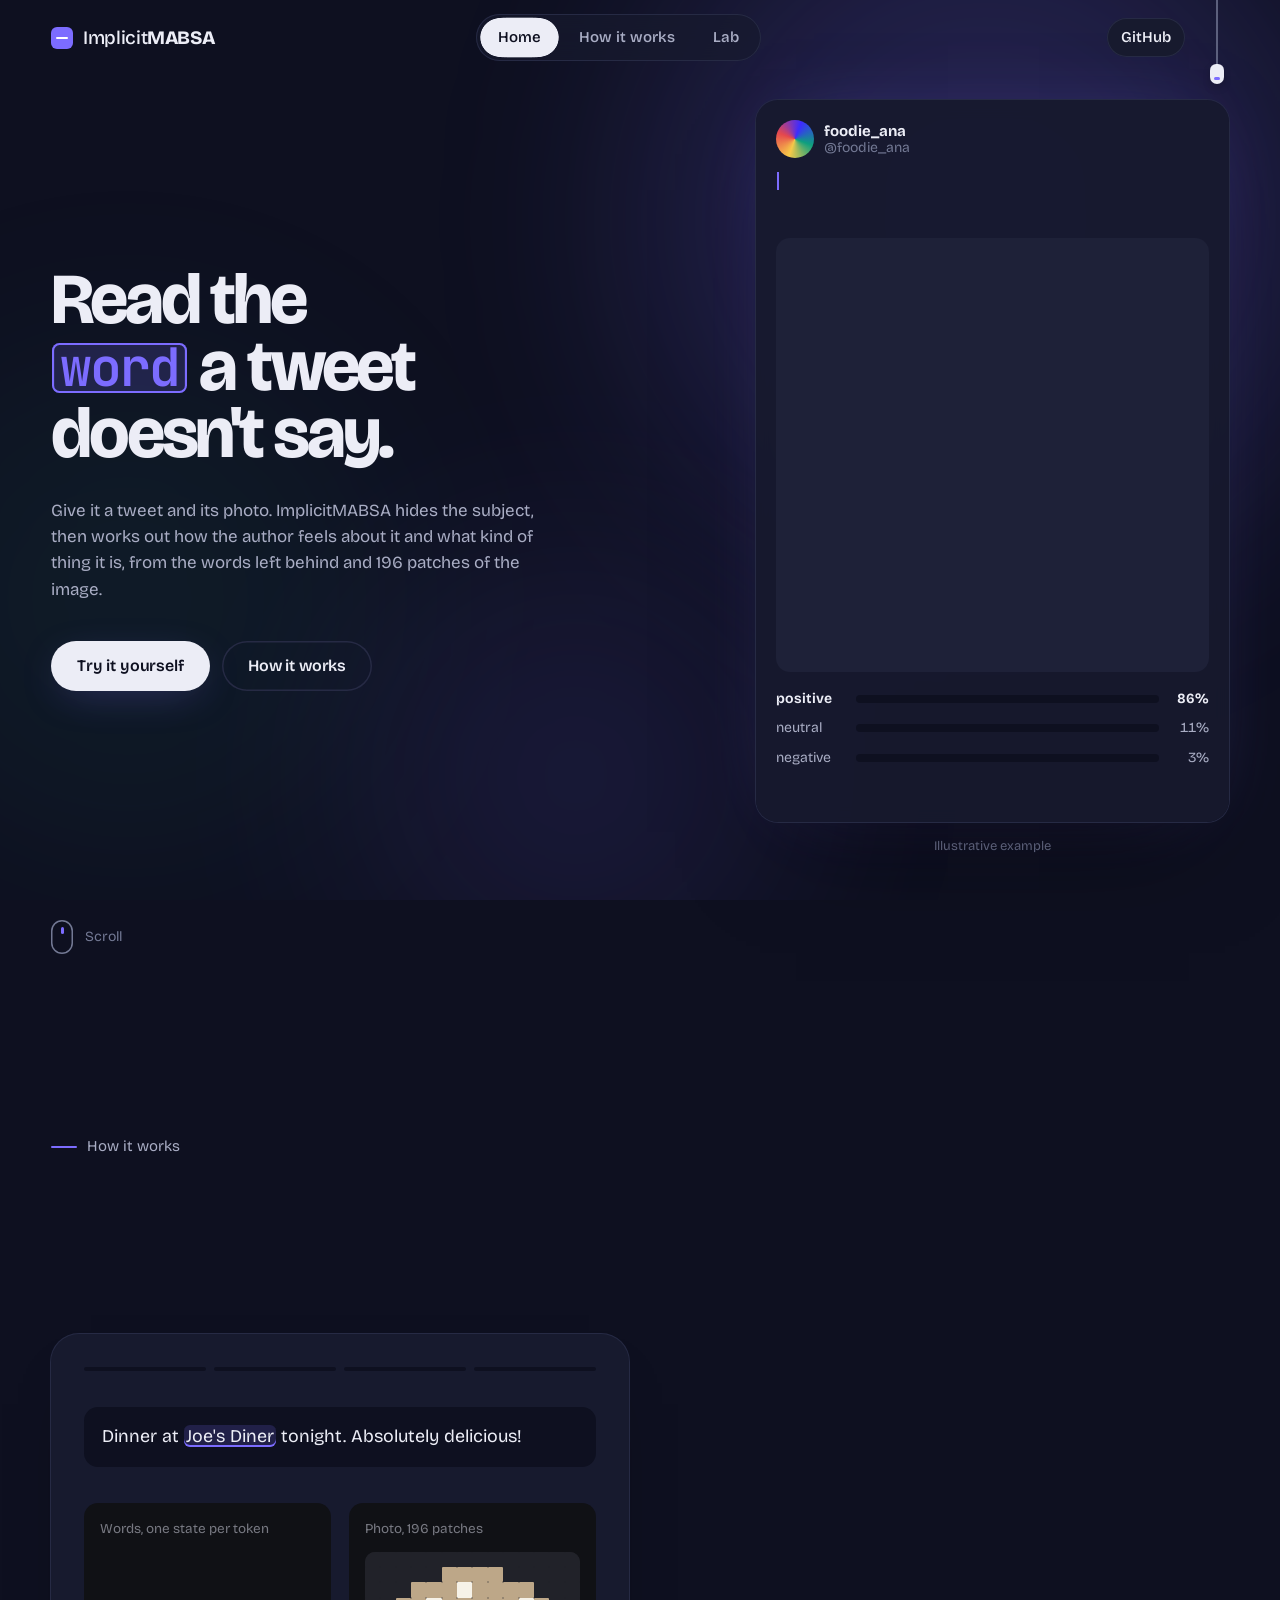
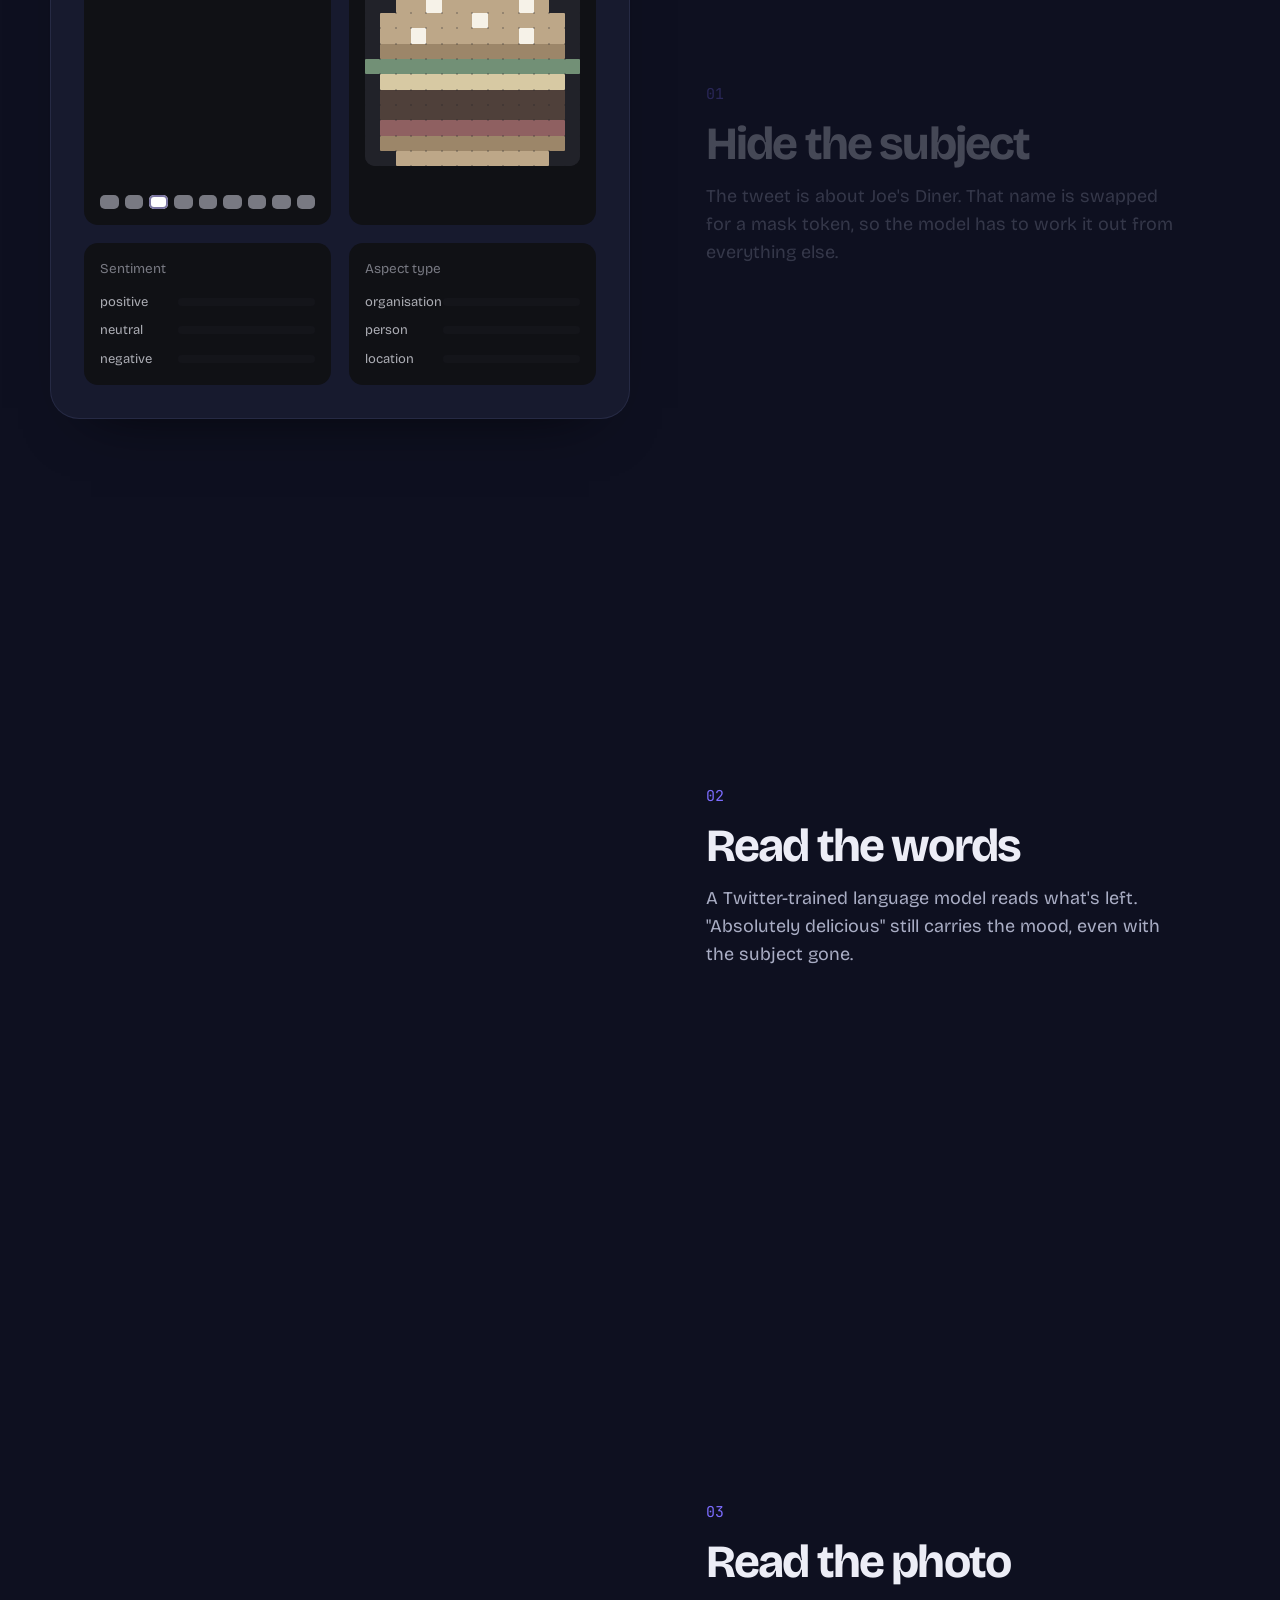
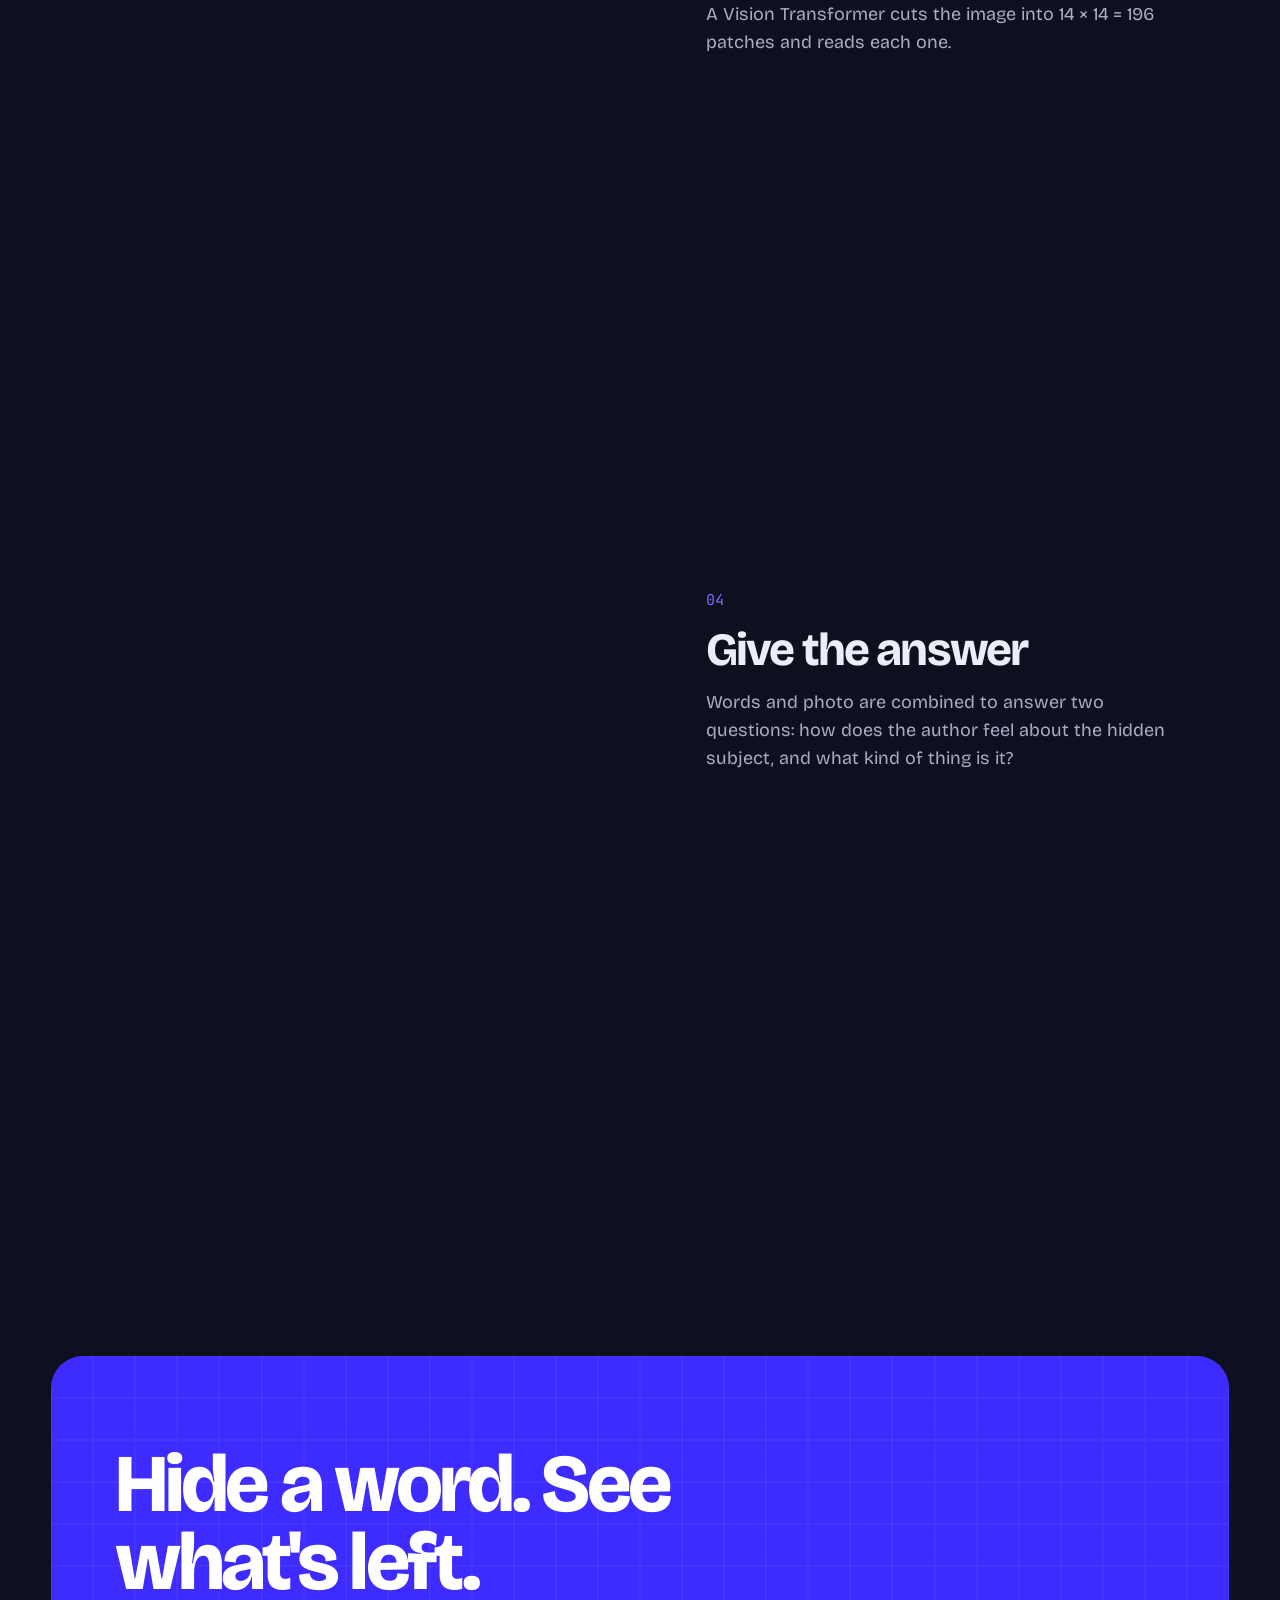
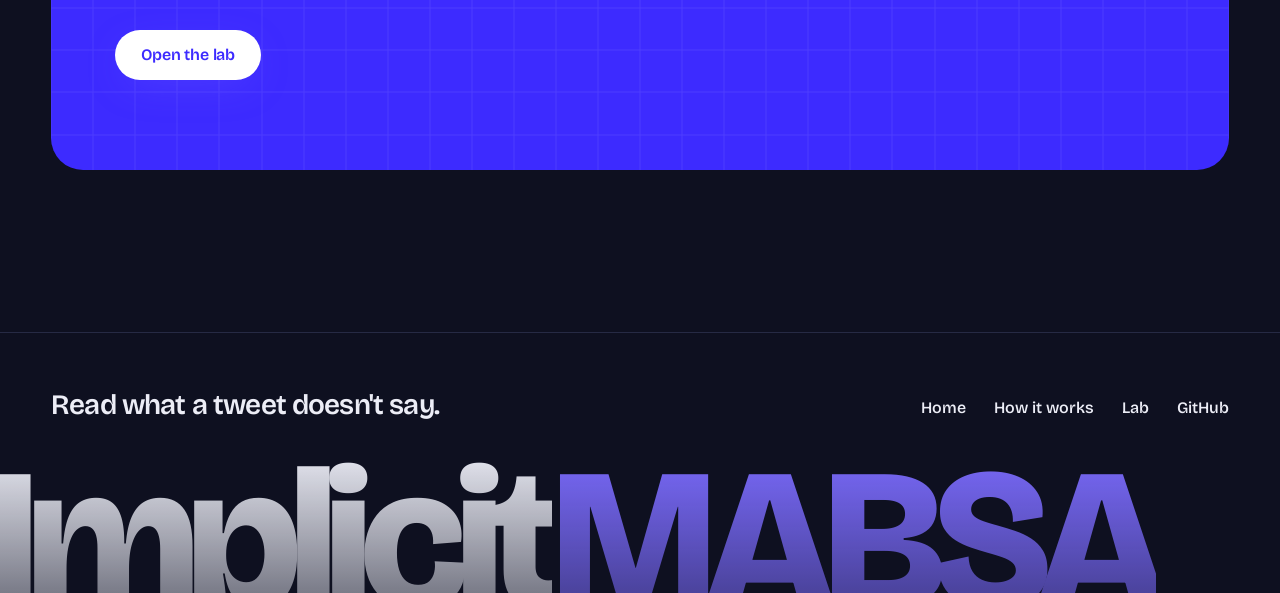
==== commit 4f322071: "Balance the layout, move examples above results, drop marquee The background glow now covers the who" ====
--- a/app/web/index.html
+++ b/app/web/index.html
@@ -24,6 +24,7 @@
 <body data-page="home">
   <div class="curtain" id="curtain" aria-hidden="true"></div>
   <div class="curtain-label" aria-hidden="true"><strong id="curtainName">ImplicitMABSA</strong><span id="curtainSub">reading 196 patches</span></div>
+  <div class="aurora" aria-hidden="true"><i></i><i></i><i></i></div>
 
   <svg width="0" height="0" style="position:absolute" aria-hidden="true">
     <filter id="goo"><feGaussianBlur in="SourceGraphic" stdDeviation="6" result="b"/><feColorMatrix in="b" mode="matrix" values="1 0 0 0 0  0 1 0 0 0  0 0 1 0 0  0 0 0 20 -9" result="g"/><feComposite in="SourceGraphic" in2="g" operator="atop"/></filter>
@@ -57,7 +58,6 @@
   <main>
     <!-- 1. hero: the whole idea in one look -->
     <section class="hero wrap">
-      <div class="aurora" aria-hidden="true"><i></i><i></i></div>
       <div class="hero-grid">
         <div>
           <h1 class="display hero-title reveal">
@@ -98,13 +98,7 @@
       </div>
     </section>
 
-    <!-- 2. masked tweets drifting past -->
-    <section class="marquee" aria-label="Examples of tweets with the aspect hidden">
-      <div class="marquee-row" id="mq1"></div>
-      <div class="marquee-row rev" id="mq2"></div>
-    </section>
-
-    <!-- 3. how it works: sticky panel builds the prediction as you scroll -->
+    <!-- 2. how it works: sticky panel builds the prediction as you scroll -->
     <section class="how-sec wrap" id="how" aria-labelledby="howTitle">
       <div class="how-head">
         <span class="kicker">How it works</span>
@@ -162,7 +156,7 @@
       </div>
     </section>
 
-    <!-- 4. call to action -->
+    <!-- 3. call to action -->
     <section class="wrap">
       <div class="cta">
         <div class="cta-grid" id="ctaGrid" aria-hidden="true"></div>
--- a/app/web/style.css
+++ b/app/web/style.css
@@ -29,7 +29,7 @@
   --ease-io: cubic-bezier(.76, 0, .24, 1);
   --spring: cubic-bezier(.34, 1.56, .64, 1);
   --gutter: clamp(18px, 4vw, 64px);
-  --maxw: 1440px;
+  --maxw: 1600px;
   color-scheme: dark;
 }
 :root[data-theme="light"] {
@@ -77,10 +77,12 @@
 @keyframes fade { from { opacity: 0; transform: translateY(14px); } to { opacity: 1; transform: none; } }
 
 /* ambient glow, slowly drifting behind each page hero */
-.aurora { position: absolute; inset: -20% -10% auto; height: 120vh; pointer-events: none; z-index: 0; overflow: hidden; }
-.aurora i { position: absolute; border-radius: 50%; filter: blur(90px); opacity: .55; background: var(--glow); }
-.aurora i:nth-child(1) { width: 46vw; height: 46vw; left: 48%; top: 8%; animation: drift 22s ease-in-out infinite alternate; }
-.aurora i:nth-child(2) { width: 30vw; height: 30vw; left: 8%; top: 40%; background: rgba(44, 199, 159, .12); animation: drift 28s ease-in-out infinite alternate-reverse; }
+.aurora { position: fixed; inset: 0; z-index: 0; pointer-events: none; overflow: hidden; }
+.aurora i { position: absolute; border-radius: 50%; filter: blur(110px); opacity: .55; background: var(--glow); }
+.aurora i:nth-child(1) { width: 54vw; height: 54vw; left: 50%; top: -14%; animation: drift 22s ease-in-out infinite alternate; }
+.aurora i:nth-child(2) { width: 40vw; height: 40vw; left: -10%; top: 38%; background: rgba(44, 199, 159, .11); animation: drift 28s ease-in-out infinite alternate-reverse; }
+.aurora i:nth-child(3) { width: 34vw; height: 34vw; left: 28%; top: 62%; opacity: .3; animation: drift 34s ease-in-out infinite alternate; }
+main, .foot { position: relative; z-index: 1; }
 @keyframes drift { to { transform: translate(-8vw, 6vh) scale(1.15); } }
 
 /* ---------- page curtain: the screen dissolves into 196 patches ---------- */
@@ -186,8 +188,8 @@
 
 /* ---------- HOME: hero ---------- */
 .hero { position: relative; min-height: 100svh; display: flex; flex-direction: column; justify-content: center; padding-top: 100px; }
-.hero-grid { position: relative; z-index: 1; display: grid; grid-template-columns: minmax(0, 1.2fr) minmax(0, .8fr); gap: clamp(32px, 5vw, 96px); align-items: center; width: 100%; }
-.hero-title { font-size: clamp(3rem, 5.7vw, 7rem); margin: 0 0 30px; }
+.hero-grid { position: relative; z-index: 1; display: grid; grid-template-columns: minmax(0, 1.15fr) minmax(0, .85fr); gap: clamp(32px, 5vw, 96px); align-items: center; width: 100%; }
+.hero-title { font-size: clamp(3rem, 5.6vw, 7.4rem); margin: 0 0 30px; }
 .hero-title .ln { white-space: nowrap; }
 .mask-word { display: inline-block; position: relative; min-width: 3.2ch; padding: 0 .14em; margin: 0 .02em; border-radius: .14em; color: var(--ultra); font-family: var(--mono); font-weight: 600; font-size: .74em; letter-spacing: -.04em; vertical-align: .08em; background: var(--ultra-soft); box-shadow: inset 0 0 0 .04em var(--ultra); transition: background .35s, color .35s; }
 .mask-word.is-masked { background: var(--ultra); color: #fff; }
@@ -202,7 +204,7 @@
 .js .hero .hero-actions.rise { transition-delay: .65s; }
 
 /* demo card */
-.demo { margin: 0; justify-self: end; width: 100%; max-width: 460px; perspective: 1200px; }
+.demo { margin: 0; justify-self: center; width: 100%; max-width: 480px; perspective: 1200px; }
 .demo-card { background: color-mix(in srgb, var(--paper) 92%, transparent); border-radius: var(--r-lg); padding: 20px; box-shadow: 0 0 0 1px var(--line), 0 50px 100px -40px rgba(0, 0, 0, .55), 0 0 80px -30px var(--glow); transform-style: preserve-3d; transition: transform .6s var(--ease); backdrop-filter: blur(8px); }
 .demo figcaption { margin-top: 14px; font-size: 13px; color: var(--ink-3); text-align: center; }
 .demo-head { display: flex; align-items: center; gap: 10px; margin-bottom: 12px; }
@@ -237,16 +239,6 @@
 .demo-type { margin-top: 4px; font-size: 14px; color: var(--ink-2); opacity: 0; transform: translateY(6px); transition: .6s var(--ease); }
 .demo-type strong { color: var(--ultra); }
 .demo-out.show .demo-type { opacity: 1; transform: none; }
-
-/* ---------- HOME: marquee of masked tweets ---------- */
-.marquee { position: relative; padding: 28px 0; border-top: 1px solid var(--line); border-bottom: 1px solid var(--line); overflow: hidden; display: grid; gap: 14px; mask-image: linear-gradient(90deg, transparent, #000 10%, #000 90%, transparent); -webkit-mask-image: linear-gradient(90deg, transparent, #000 10%, #000 90%, transparent); }
-.marquee-row { display: flex; gap: 14px; width: max-content; animation: slide 60s linear infinite; }
-.marquee-row.rev { animation-direction: reverse; animation-duration: 70s; }
-.marquee:hover .marquee-row { animation-play-state: paused; }
-@keyframes slide { to { transform: translateX(-50%); } }
-.mq { display: inline-flex; align-items: center; gap: 8px; padding: 12px 18px; border-radius: 999px; background: var(--paper); box-shadow: inset 0 0 0 1px var(--line); font-size: 16px; white-space: nowrap; color: var(--ink-2); transition: color .3s, box-shadow .3s; }
-.mq:hover { color: var(--ink); box-shadow: inset 0 0 0 1px var(--ultra); }
-.mq .dot { width: 8px; height: 8px; border-radius: 50%; background: var(--c); }
 
 /* ---------- CTA band ---------- */
 .cta { position: relative; margin-top: clamp(100px, 16vh, 180px); padding: clamp(60px, 10vh, 110px) clamp(24px, 5vw, 80px); border-radius: 32px; overflow: hidden; background: var(--ultra-deep); color: #fff; isolation: isolate; }
@@ -298,24 +290,26 @@
 .story-step .fact { margin-top: 22px; display: inline-flex; gap: 10px; align-items: center; font-size: 14.5px; color: var(--ink-2); padding: 10px 14px; border-radius: 999px; background: var(--paper); box-shadow: inset 0 0 0 1px var(--line); width: fit-content; }
 
 /* ---------- LAB ---------- */
-.lab-head { display: grid; grid-template-columns: minmax(0, 1fr) auto; gap: 40px; align-items: end; }
-.fan { position: relative; width: 380px; height: 200px; }
+.lab-head { display: grid; grid-template-columns: minmax(0, 1fr) minmax(0, 1fr); gap: 20px; align-items: end; }
+.lab-head > :last-child { justify-self: center; }
+body[data-page="lab"] .page-head { padding-bottom: 0; }
+.fan { position: relative; width: 440px; height: 190px; }
 .fan-card { position: absolute; left: 50%; bottom: 0; width: 214px; padding: 12px; margin-left: -107px; display: grid; grid-template-columns: 52px 1fr; gap: 10px; align-items: start; text-align: left; border: 0; border-radius: var(--r-md); background: var(--paper); cursor: pointer; box-shadow: 0 0 0 1px var(--line), 0 18px 30px -22px rgba(0, 0, 0, .55); transform-origin: 50% 120%; transform: rotate(var(--r)) translateX(var(--tx, 0)) translateY(var(--ty, 0)); transition: transform .55s var(--spring), box-shadow .25s; }
 .fan-card canvas { width: 52px; height: 52px; border-radius: 8px; image-rendering: pixelated; }
 .fan-card .fc-text { font-size: 13px; line-height: 1.35; display: -webkit-box; -webkit-line-clamp: 3; -webkit-box-orient: vertical; overflow: hidden; }
 .fan-card .fc-asp { grid-column: 1 / -1; font-size: 12px; color: var(--ink-3); }
 .fan-card .fc-asp b { color: var(--ultra); font-weight: 600; }
-.fan-card:nth-child(1) { --r: -9deg; z-index: 1; }
+.fan-card:nth-child(1) { --r: -10deg; --tx: -40px; z-index: 1; }
 .fan-card:nth-child(2) { --r: 0deg; z-index: 2; --ty: -6px; }
-.fan-card:nth-child(3) { --r: 9deg; z-index: 1; }
-.fan:hover .fan-card:nth-child(1), .fan:focus-within .fan-card:nth-child(1) { --r: -16deg; --tx: -58px; }
-.fan:hover .fan-card:nth-child(3), .fan:focus-within .fan-card:nth-child(3) { --r: 16deg; --tx: 58px; }
+.fan-card:nth-child(3) { --r: 10deg; --tx: 40px; z-index: 1; }
+.fan:hover .fan-card:nth-child(1), .fan:focus-within .fan-card:nth-child(1) { --r: -16deg; --tx: -86px; }
+.fan:hover .fan-card:nth-child(3), .fan:focus-within .fan-card:nth-child(3) { --r: 16deg; --tx: 86px; }
 .fan:hover .fan-card:nth-child(2), .fan:focus-within .fan-card:nth-child(2) { --ty: -18px; }
 .fan-card:hover, .fan-card:focus-visible { z-index: 3 !important; --ty: -26px !important; box-shadow: 0 0 0 1.5px var(--ultra), 0 24px 40px -24px var(--glow); }
 .fan-card.picked { animation: jelly .55s var(--ease); }
 .fan-caption { text-align: center; font-size: 13px; color: var(--ink-3); margin-top: 10px; }
 
-.lab-grid { margin-top: 40px; display: grid; grid-template-columns: minmax(0, 1fr) minmax(0, 1fr); gap: 20px; align-items: start; }
+.lab-grid { margin-top: 24px; display: grid; grid-template-columns: minmax(0, 1fr) minmax(0, 1fr); gap: 20px; align-items: start; }
 .panel { background: var(--paper); border-radius: var(--r-lg); box-shadow: 0 0 0 1px var(--line), var(--shadow); }
 .form { padding: clamp(20px, 3vw, 32px); display: grid; gap: 24px; }
 .field { border: 0; margin: 0; padding: 0; min-width: 0; }
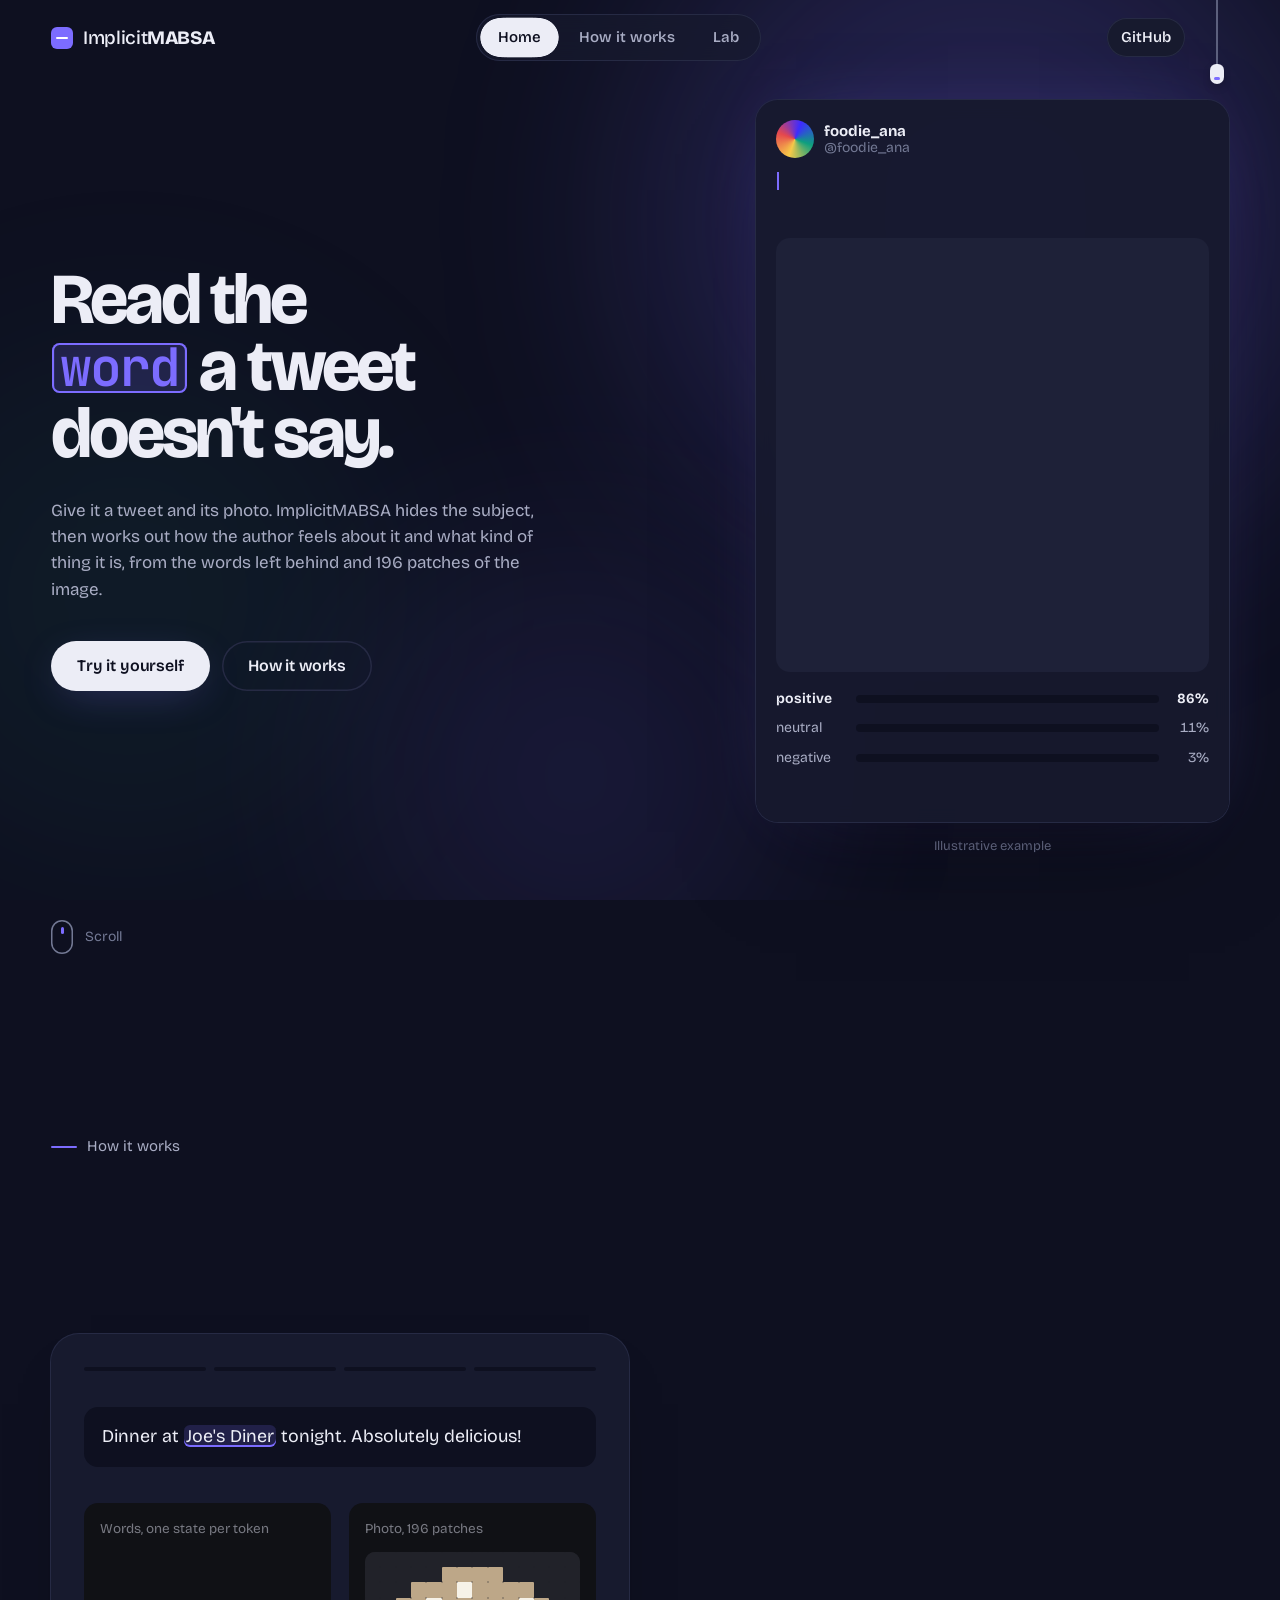
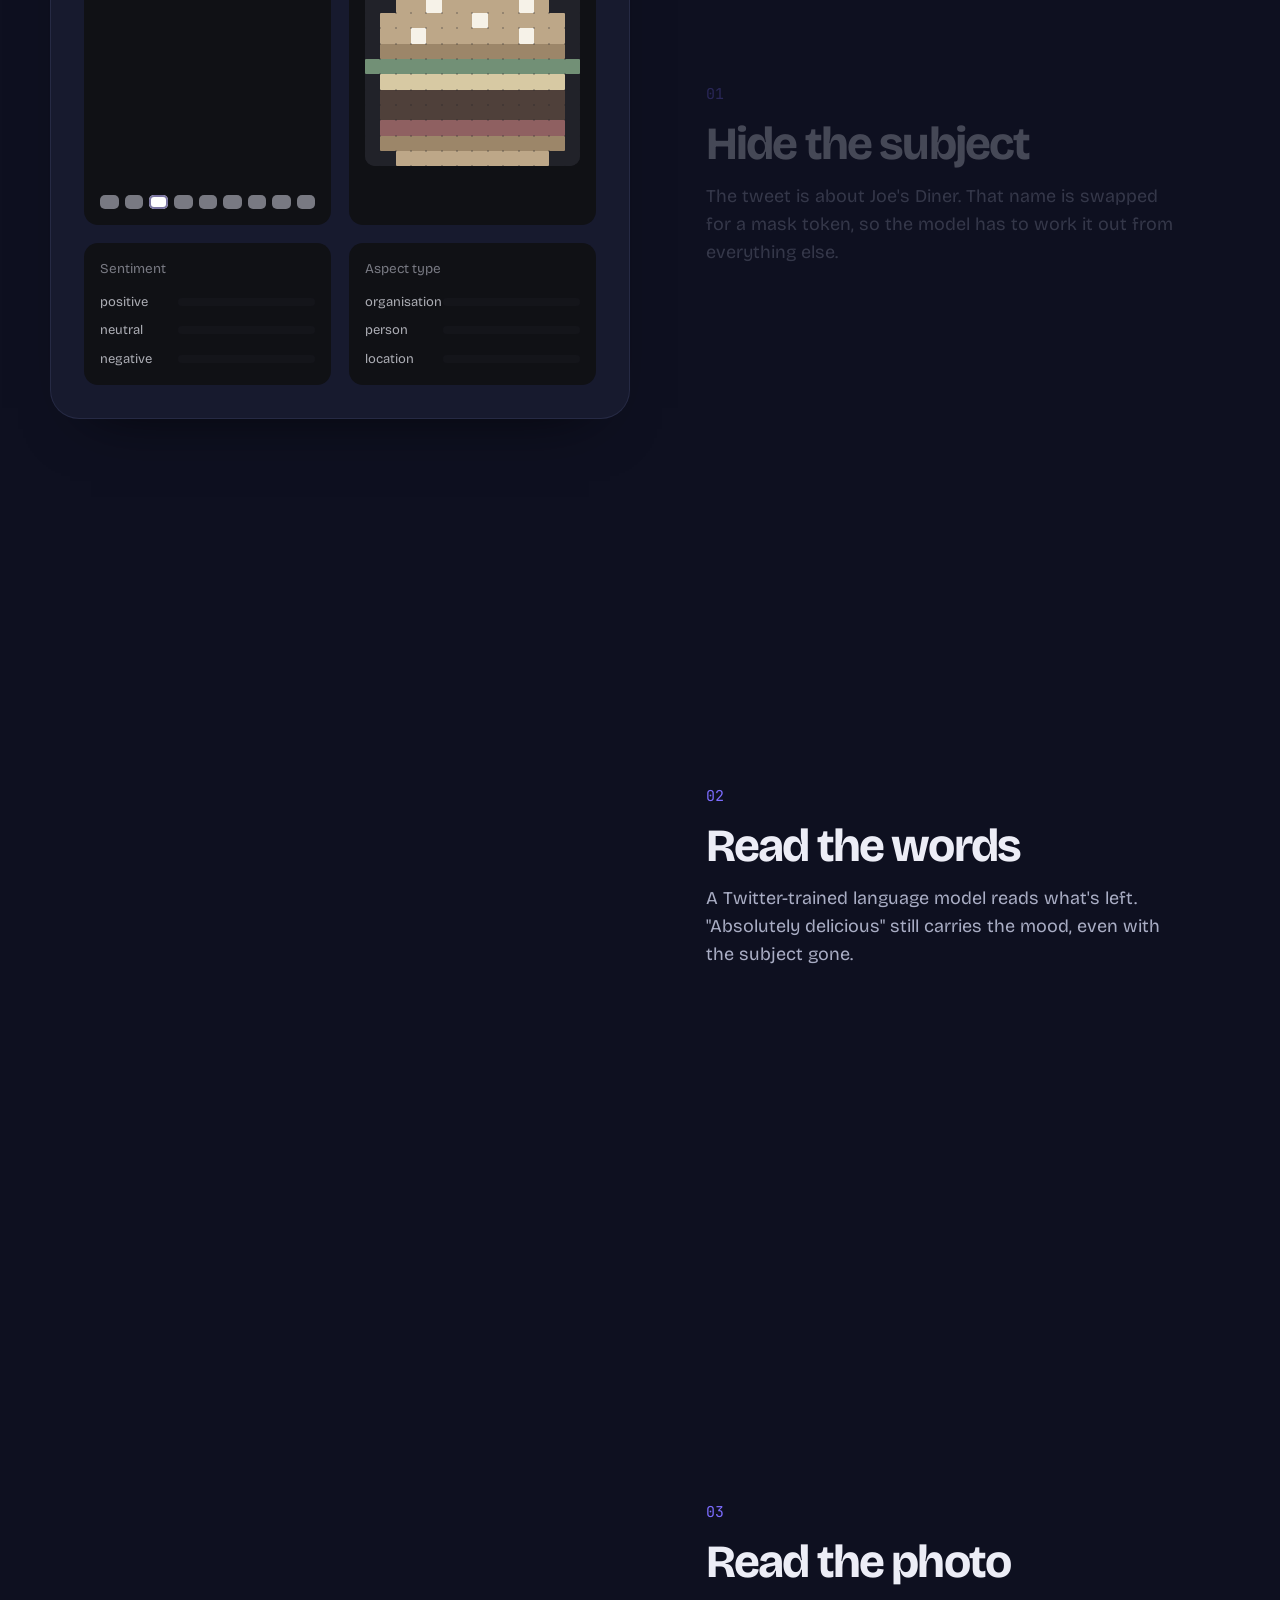
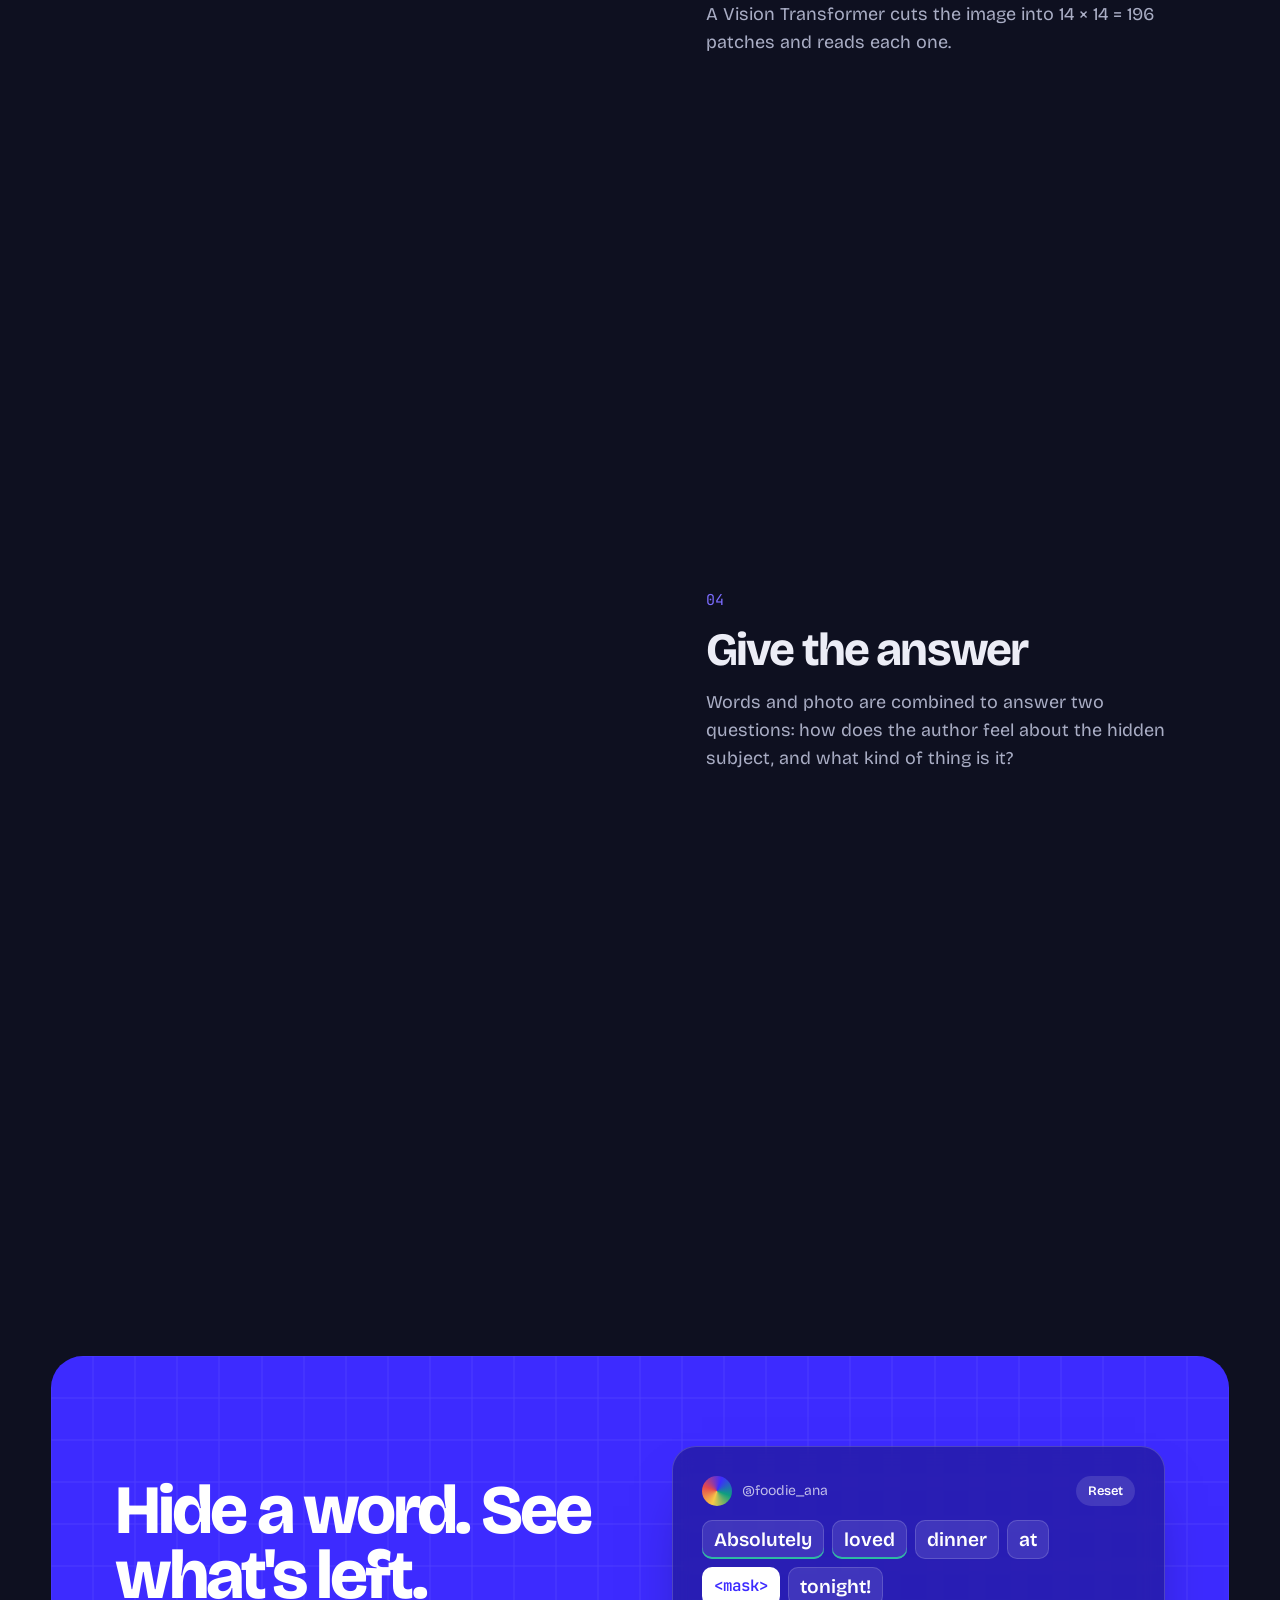
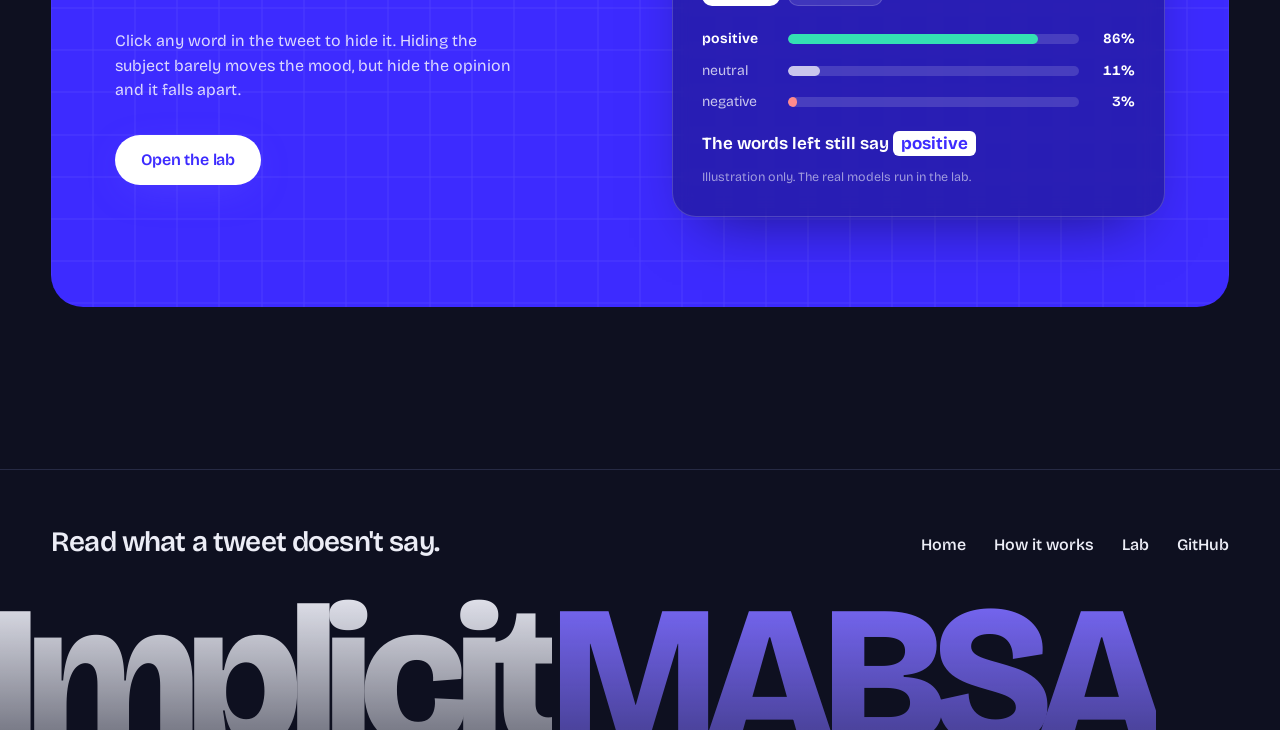
==== commit 3f4ad03f: "Add a hide-a-word playground to the home call-to-action The blue call-to-action card was mostly empt" ====
--- a/app/web/index.html
+++ b/app/web/index.html
@@ -8,14 +8,14 @@
   <link rel="preconnect" href="https://fonts.googleapis.com">
   <link rel="preconnect" href="https://fonts.gstatic.com" crossorigin>
   <link href="https://fonts.googleapis.com/css2?family=Bricolage+Grotesque:opsz,wght@12..96,300..800&family=JetBrains+Mono:wght@400;600&display=swap" rel="stylesheet">
-  <link rel="stylesheet" href="style.css">
+  <link rel="stylesheet" href="style.css?v=10">
   <script>
     (function () {
       var d = document.documentElement; d.classList.add('js');
       try { if (localStorage.getItem('imabsa-theme') === 'light') d.dataset.theme = 'light'; } catch (e) {}
       try {
         if (!matchMedia('(prefers-reduced-motion: reduce)').matches &&
-            (sessionStorage.getItem('imabsa-nav') || !sessionStorage.getItem('imabsa-seen'))) d.classList.add('arriving');
+            (sessionStorage.getItem('imabsa-nav') || !sessionStorage.getItem('imabsa-seen'))) { d.classList.add('arriving'); setTimeout(function () { d.classList.remove('arriving'); }, 4000); }
       } catch (e) {}
     })();
   </script>
@@ -156,12 +156,31 @@
       </div>
     </section>
 
-    <!-- 3. call to action -->
+    <!-- 3. call to action with a hide-a-word playground -->
     <section class="wrap">
       <div class="cta">
         <div class="cta-grid" id="ctaGrid" aria-hidden="true"></div>
-        <h2>Hide a word. See what's left.</h2>
-        <a class="btn btn-primary" href="lab.html" data-magnetic><span>Open the lab</span></a>
+        <div class="cta-copy">
+          <h2>Hide a word. See what's left.</h2>
+          <p class="cta-lede">Click any word in the tweet to hide it. Hiding the subject barely moves the mood, but hide the opinion and it falls apart.</p>
+          <a class="btn btn-primary" href="lab.html" data-magnetic><span>Open the lab</span></a>
+        </div>
+
+        <div class="play" aria-label="Hide-a-word playground">
+          <div class="play-head">
+            <span class="avatar" aria-hidden="true"></span>
+            <span class="play-handle">@foodie_ana</span>
+            <button type="button" class="play-reset" id="playReset">Reset</button>
+          </div>
+          <p class="play-tweet" id="playTweet"></p>
+          <div class="play-meter" id="playMeter" aria-live="polite">
+            <div class="pm-row" data-k="positive"><span>positive</span><i><b></b></i><em>0%</em></div>
+            <div class="pm-row" data-k="neutral"><span>neutral</span><i><b></b></i><em>0%</em></div>
+            <div class="pm-row" data-k="negative"><span>negative</span><i><b></b></i><em>0%</em></div>
+          </div>
+          <p class="play-verdict" id="playVerdict"></p>
+          <p class="play-note">Illustration only. The real models run in the lab.</p>
+        </div>
       </div>
     </section>
   </main>
@@ -179,6 +198,6 @@
     <div class="foot-word" aria-hidden="true"><span>Implicit</span><b>MABSA</b></div>
   </footer>
 
-  <script src="script.js"></script>
+  <script src="script.js?v=10"></script>
 </body>
 </html>
--- a/app/web/style.css
+++ b/app/web/style.css
@@ -245,7 +245,43 @@
 .cta-grid { position: absolute; inset: 0; z-index: -1; display: grid; grid-template-columns: repeat(28, 1fr); opacity: .35; }
 .cta-grid i { aspect-ratio: 1; box-shadow: inset 0 0 0 .5px rgba(255, 255, 255, .25); transition: background 1.2s; }
 .cta-grid i.on { background: rgba(255, 255, 255, .35); transition: background .1s; }
-.cta h2 { margin: 0 0 28px; font-size: clamp(2.6rem, 6.4vw, 6rem); line-height: .95; letter-spacing: -.045em; font-weight: 760; max-width: 14ch; }
+.cta { display: grid; grid-template-columns: minmax(0, 1fr) minmax(0, 1fr); gap: clamp(32px, 5vw, 80px); align-items: center; }
+.cta h2 { margin: 0 0 20px; font-size: clamp(2.6rem, 5.4vw, 5.6rem); line-height: .95; letter-spacing: -.045em; font-weight: 760; max-width: 12ch; }
+.cta-lede { margin: 0 0 32px; max-width: 40ch; font-size: clamp(16px, 1.25vw, 19px); color: rgba(255, 255, 255, .82); }
+
+/* hide-a-word playground */
+.play {
+  position: relative; padding: clamp(20px, 2.4vw, 30px); border-radius: 24px;
+  background: rgba(10, 8, 60, .38); box-shadow: inset 0 0 0 1px rgba(255, 255, 255, .18), 0 30px 60px -30px rgba(0, 0, 0, .5);
+  backdrop-filter: blur(10px); -webkit-backdrop-filter: blur(10px);
+}
+.play-head { display: flex; align-items: center; gap: 10px; margin-bottom: 14px; }
+.play-head .avatar { width: 30px; height: 30px; }
+.play-handle { font-size: 14px; color: rgba(255, 255, 255, .7); }
+.play-reset { margin-left: auto; border: 0; background: rgba(255, 255, 255, .12); color: #fff; font: 600 13px var(--font); padding: 7px 12px; border-radius: 999px; cursor: pointer; transition: background .2s; }
+.play-reset:hover { background: rgba(255, 255, 255, .24); }
+.play-tweet { margin: 0 0 22px; display: flex; flex-wrap: wrap; gap: 8px; font-size: clamp(17px, 1.5vw, 21px); line-height: 1.2; }
+.word {
+  border: 0; cursor: pointer; font: 600 1em/1.2 var(--font); color: #fff;
+  padding: 8px 12px; border-radius: 10px; background: rgba(255, 255, 255, .1);
+  box-shadow: inset 0 0 0 1px rgba(255, 255, 255, .16);
+  transition: background .25s, color .25s, transform .4s var(--spring), box-shadow .25s;
+}
+.word:hover { background: rgba(255, 255, 255, .2); transform: translateY(-3px); }
+.word.opinion { box-shadow: inset 0 -2px 0 rgba(44, 199, 159, .9), inset 0 0 0 1px rgba(255, 255, 255, .16); }
+.word.masked { background: #fff; color: var(--ultra-deep); font-family: var(--mono); font-size: .82em; box-shadow: none; animation: jelly .5s var(--ease); }
+.word:focus-visible { outline: 2px solid #fff; outline-offset: 2px; }
+.play-meter { display: grid; gap: 10px; }
+.pm-row { display: grid; grid-template-columns: 74px 1fr 44px; gap: 12px; align-items: center; font-size: 14px; color: rgba(255, 255, 255, .75); }
+.pm-row i { height: 10px; border-radius: 99px; background: rgba(255, 255, 255, .14); overflow: hidden; }
+.pm-row b { display: block; height: 100%; width: 0; border-radius: inherit; background: rgba(255, 255, 255, .7); transition: width .7s var(--spring); }
+.pm-row[data-k="positive"] b { background: #34E0B3; }
+.pm-row[data-k="negative"] b { background: #FF8A8C; }
+.pm-row em { font-style: normal; text-align: right; font-variant-numeric: tabular-nums; color: #fff; font-weight: 650; }
+.pm-row.top span { color: #fff; font-weight: 650; }
+.play-verdict { margin: 18px 0 0; font-size: 17px; font-weight: 650; min-height: 1.4em; }
+.play-verdict strong { padding: 2px 8px; border-radius: 6px; background: #fff; color: var(--ultra-deep); }
+.play-note { margin: 10px 0 0; font-size: 12.5px; color: rgba(255, 255, 255, .55); }
 .cta .btn-primary { background: #fff; color: var(--ultra-deep); }
 .cta .btn-primary::before { background: var(--ink); }
 :root[data-theme="dark"] .cta .btn-primary::before, :root:not([data-theme="light"]) .cta .btn-primary::before { background: #0E1020; }
@@ -291,9 +327,11 @@
 
 /* ---------- LAB ---------- */
 .lab-head { display: grid; grid-template-columns: minmax(0, 1fr) minmax(0, 1fr); gap: 20px; align-items: end; }
-.lab-head > :last-child { justify-self: center; }
+/* example cards perch on the top-right corner of the results panel */
+.lab-head > :last-child { justify-self: end; position: relative; z-index: 3; margin-bottom: -26px; margin-right: -8px; }
+.lab-head .fan-caption { text-align: right; padding-right: 26px; margin: 0 0 4px; }
 body[data-page="lab"] .page-head { padding-bottom: 0; }
-.fan { position: relative; width: 440px; height: 190px; }
+.fan { position: relative; width: 440px; height: 124px; }
 .fan-card { position: absolute; left: 50%; bottom: 0; width: 214px; padding: 12px; margin-left: -107px; display: grid; grid-template-columns: 52px 1fr; gap: 10px; align-items: start; text-align: left; border: 0; border-radius: var(--r-md); background: var(--paper); cursor: pointer; box-shadow: 0 0 0 1px var(--line), 0 18px 30px -22px rgba(0, 0, 0, .55); transform-origin: 50% 120%; transform: rotate(var(--r)) translateX(var(--tx, 0)) translateY(var(--ty, 0)); transition: transform .55s var(--spring), box-shadow .25s; }
 .fan-card canvas { width: 52px; height: 52px; border-radius: 8px; image-rendering: pixelated; }
 .fan-card .fc-text { font-size: 13px; line-height: 1.35; display: -webkit-box; -webkit-line-clamp: 3; -webkit-box-orient: vertical; overflow: hidden; }
@@ -452,9 +490,12 @@
 /* ---------- responsive ---------- */
 @media (max-width: 1100px) {
   .lab-head { grid-template-columns: 1fr; }
+  .lab-head > :last-child { justify-self: center; margin: 0; }
+  .lab-head .fan-caption { text-align: center; padding-right: 0; }
   .fan { justify-self: center; }
 }
 @media (max-width: 980px) {
+  .cta { grid-template-columns: 1fr; }
   .hero-grid { grid-template-columns: 1fr; }
   .hero-title { font-size: clamp(2.8rem, 10vw, 5.4rem); }
   .demo { justify-self: center; }
